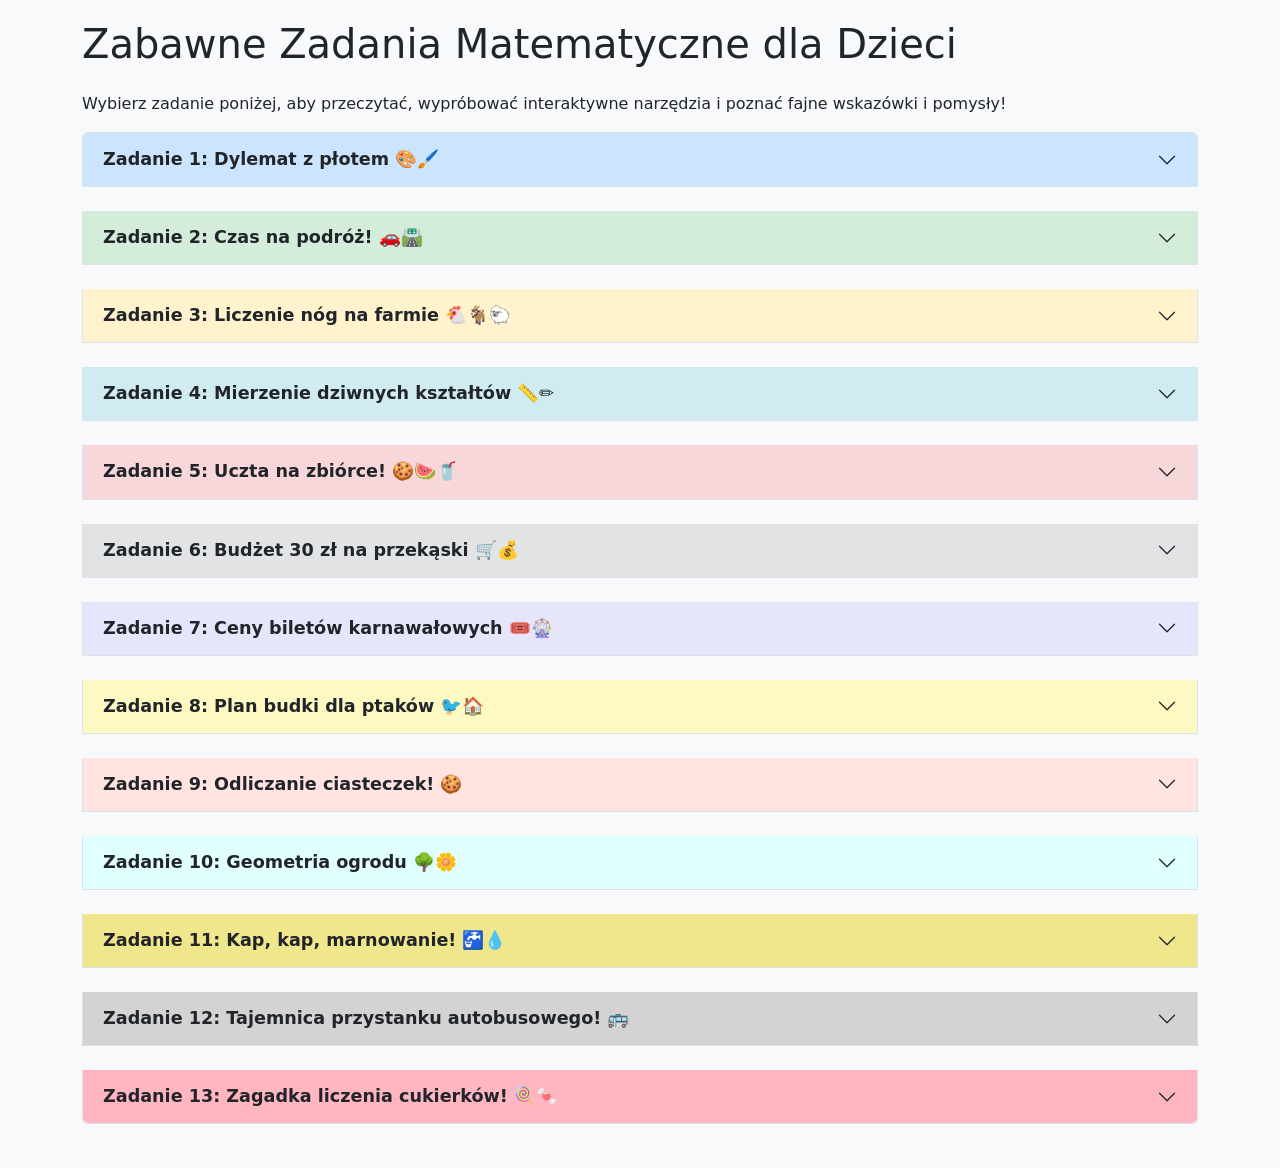
==== index.html @ bfb03506 "Popraw format tytułów zadań na polski styl - Zmieniono format tytułów z amerykańskiego (każdy wyraz " ====
<!DOCTYPE html>
<html lang="pl">
<head>
  <meta charset="UTF-8" />
  <meta name="viewport" content="width=device-width, initial-scale=1" />
  <title>Zabawne Zadania Matematyczne dla Dzieci</title>
  <!-- Using Bootstrap CSS for styling -->
  <link rel="stylesheet" href="https://cdn.jsdelivr.net/npm/bootstrap@5.3.0/dist/css/bootstrap.min.css" />
  <style>
    body {
      padding: 20px;
      background-color: #f8f9fa;
    }
    .problem-card {
      margin-bottom: 1.5rem;
    }
    .problem-title {
      font-weight: bold;
      font-size: 1.25rem;
    }
    .interactive-input {
      margin-top: 0.5rem;
    }
    .help-section {
      border: 1px solid #ced4da;
      background: #e9ecef;
      padding: 10px;
      margin-top: 10px;
      display: none;
    }
    .help-buttons {
      margin-top: 10px;
      margin-bottom: 10px;
    }
    /* Custom header styles with different colors for each problem */
    .problem-header {
      font-size: 1.1rem;
      font-weight: bold;
    }
    .problem-header-1 { background-color: #cce5ff; }   /* Painting - light blue */
    .problem-header-2 { background-color: #d4edda; }   /* Road Trip - light green */
    .problem-header-3 { background-color: #fff3cd; }   /* Farm Animals - light yellow */
    .problem-header-4 { background-color: #d1ecf1; }   /* Odd Shapes - light cyan */
    .problem-header-5 { background-color: #f8d7da; }   /* Fundraiser - light red */
    .problem-header-6 { background-color: #e2e3e5; }   /* Grocery Budget - light grey */
    .problem-header-7 { background-color: #e6e6fa; }   /* Carnival - lavender */
    .problem-header-8 { background-color: #fef9c3; }   /* Birdhouse - soft yellow */
    .problem-header-9 { background-color: #ffe4e1; }   /* Cookie Jar - misty rose */
    .problem-header-10 { background-color: #e0ffff; }  /* Garden Design - light cyan */
    .problem-header-11 { background-color: #f0e68c; }  /* Leaky Faucet - khaki */
    .problem-header-12 { background-color: #d3d3d3; }  /* School Bus - light grey */
    .problem-header-13 { background-color: #ffb6c1; }  /* Candy Jar - light pink */
  </style>
</head>
<body>
  <div class="container">
    <h1 class="mb-4">Zabawne Zadania Matematyczne dla Dzieci</h1>
    <p>Wybierz zadanie poniżej, aby przeczytać, wypróbować interaktywne narzędzia i poznać fajne wskazówki i pomysły!</p>
    
    <div class="accordion" id="problemsAccordion">
      <!-- Global Help Toggle Script -->
      <script>
        function toggleContent(id) {
          var x = document.getElementById(id);
          if (x.style.display === "none" || x.style.display === "") {
            x.style.display = "block";
          } else {
            x.style.display = "none";
          }
        }
      </script>
      
      <!-- Zadanie 1: Malowanie Płotu -->
      <div class="accordion-item problem-card">
        <h2 class="accordion-header" id="headingOne">
          <button class="accordion-button collapsed problem-header problem-header-1" type="button" data-bs-toggle="collapse" data-bs-target="#problem1" aria-expanded="false" aria-controls="problem1">
            Zadanie 1: Dylemat z płotem 🎨🖌️
          </button>
        </h2>
        <div id="problem1" class="accordion-collapse collapse" aria-labelledby="headingOne" data-bs-parent="#problemsAccordion">
          <div class="accordion-body">
            <p><strong>Treść zadania:</strong> Wyobraź sobie, że masz super długi płot o długości 32 metrów, ale nie wiesz, jaki jest wysoki! Jaką powierzchnię pomalujesz z jednej strony?</p>
            <!-- Help Buttons -->
            <div class="help-buttons">
              <button class="btn btn-info btn-sm" onclick="toggleContent('fenceTips')">Wskazówki</button>
              <button class="btn btn-secondary btn-sm" onclick="toggleContent('fenceSolutions')">Rozwiązania</button>
            </div>
            <div id="fenceTips" class="help-section">
              <p><strong>Pomyśl o tym:</strong></p>
              <ul>
                <li>Nie znasz wysokości płotu.</li>
                <li>Nadal możesz zgadnąć, wybierając jakąś wysokość.</li>
                <li>Pomyśl, ile ściany pokryjesz przy tej wysokości!</li>
              </ul>
            </div>
            <div id="fenceSolutions" class="help-section">
              <p><strong>Możliwe pomysły:</strong></p>
              <ul>
                <li>Wybierz wysokość (może 2 metry, jeśli to płot ogrodowy).</li>
                <li>Pamiętaj, pole = długość × wysokość.</li>
                <li>Możesz porównać to z instrukcją na puszce z farbą.</li>
              </ul>
            </div>
            <p><em>Wskazówka: Spróbuj zgadnąć rozsądną wysokość!</em></p>
            <div class="mb-3">
              <label for="fenceHeight" class="form-label">Zgadnij wysokość płotu (metry):</label>
              <input type="number" class="form-control interactive-input" id="fenceHeight" value="2">
            </div>
            <button class="btn btn-primary" onclick="calculateFence()">Oblicz malowaną powierzchnię</button>
            <p id="fenceResult" class="mt-2"></p>
            <script>
              function calculateFence() {
                const length = 32;
                const height = parseFloat(document.getElementById('fenceHeight').value);
                if (isNaN(height) || height <= 0) {
                  document.getElementById('fenceResult').innerText = "Proszę podać prawidłową wysokość.";
                  return;
                }
                const area = length * height;
                document.getElementById('fenceResult').innerText = `Pomalujesz około ${area.toFixed(2)} metrów kwadratowych z jednej strony!`;
              }
            </script>
          </div>
        </div>
      </div>

      <!-- Zadanie 2: Planowanie Podróży -->
      <div class="accordion-item problem-card">
        <h2 class="accordion-header" id="headingTwo">
          <button class="accordion-button collapsed problem-header problem-header-2" type="button" data-bs-toggle="collapse" data-bs-target="#problem2" aria-expanded="false" aria-controls="problem2">
            Zadanie 2: Czas na podróż! 🚗🛣️
          </button>
        </h2>
        <div id="problem2" class="accordion-collapse collapse" aria-labelledby="headingTwo" data-bs-parent="#problemsAccordion">
          <div class="accordion-body">
            <p><strong>Treść zadania:</strong> Wybierasz się w fajną podróż samochodem! Wiesz, jak daleko pojedziesz, ale nie wiesz, ile przerw na przekąski zrobisz ani jak długo będą trwały. Jak możesz zgadnąć całkowity czas podróży?</p>
            <!-- Help Buttons -->
            <div class="help-buttons">
              <button class="btn btn-info btn-sm" onclick="toggleContent('roadTips')">Wskazówki</button>
              <button class="btn btn-secondary btn-sm" onclick="toggleContent('roadSolutions')">Rozwiązania</button>
            </div>
            <div id="roadTips" class="help-section">
              <p><strong>Pomyśl o tym:</strong></p>
              <ul>
                <li>Jest wiele niewiadomych, takich jak czas postojów i zmiany prędkości.</li>
                <li>Nadal możesz zgadnąć, szacując liczby.</li>
              </ul>
            </div>
            <div id="roadSolutions" class="help-section">
              <p><strong>Możliwe pomysły:</strong></p>
              <ul>
                <li>Znajdź czas jazdy, dzieląc dystans przez średnią prędkość.</li>
                <li>Zgadnij, jak często i jak długo możesz się zatrzymać (np. co 2 godziny na 30 minut).</li>
                <li>Dodaj te czasy razem i uwzględnij trochę dodatkowego czasu na niespodzianki!</li>
              </ul>
            </div>
            <div class="mb-3">
              <label for="distance" class="form-label">Całkowity dystans (km):</label>
              <input type="number" class="form-control interactive-input" id="distance" value="300">
            </div>
            <div class="mb-3">
              <label for="avgSpeed" class="form-label">Średnia prędkość (km/h):</label>
              <input type="number" class="form-control interactive-input" id="avgSpeed" value="80">
            </div>
            <div class="mb-3">
              <label for="stopFrequency" class="form-label">Przystanek co (godziny):</label>
              <input type="number" class="form-control interactive-input" id="stopFrequency" value="2">
            </div>
            <div class="mb-3">
              <label for="stopDuration" class="form-label">Każdy przystanek trwa (minuty):</label>
              <input type="number" class="form-control interactive-input" id="stopDuration" value="30">
            </div>
            <button class="btn btn-primary" onclick="calculateRoadTrip()">Zgadnij całkowity czas podróży</button>
            <p id="roadTripResult" class="mt-2"></p>
            <script>
              function calculateRoadTrip() {
                const distance = parseFloat(document.getElementById('distance').value);
                const avgSpeed = parseFloat(document.getElementById('avgSpeed').value);
                const stopFrequency = parseFloat(document.getElementById('stopFrequency').value);
                const stopDuration = parseFloat(document.getElementById('stopDuration').value);
                if (isNaN(distance) || isNaN(avgSpeed) || avgSpeed <= 0 || isNaN(stopFrequency) || stopFrequency <= 0 || isNaN(stopDuration)) {
                  document.getElementById('roadTripResult').innerText = "Proszę podać prawidłowe liczby.";
                  return;
                }
                const drivingTime = distance / avgSpeed;
                const numStops = Math.floor(drivingTime / stopFrequency);
                const stopTime = (numStops * stopDuration) / 60;
                const totalTime = drivingTime + stopTime;
                document.getElementById('roadTripResult').innerText =
                  `Czas jazdy: ${drivingTime.toFixed(2)} godzin, z ${numStops} postojami. Całkowity czas to około ${totalTime.toFixed(2)} godzin (+ trochę ekstra na zabawne niespodzianki)!`;
              }
            </script>
          </div>
        </div>
      </div>

      <!-- Zadanie 3: Zwierzęta na Farmie -->
      <div class="accordion-item problem-card">
        <h2 class="accordion-header" id="headingThree">
          <button class="accordion-button collapsed problem-header problem-header-3" type="button" data-bs-toggle="collapse" data-bs-target="#problem3" aria-expanded="false" aria-controls="problem3">
            Zadanie 3: Liczenie nóg na farmie 🐔🐐🐑
          </button>
        </h2>
        <div id="problem3" class="accordion-collapse collapse" aria-labelledby="headingThree" data-bs-parent="#problemsAccordion">
          <div class="accordion-body">
            <p><strong>Treść zadania:</strong> Na farmie kury, kozy i owce mają łącznie 100 nóg. Czy potrafisz wymyślić jedno możliwe połączenie tych zwierząt?</p>
            <!-- Help Buttons -->
            <div class="help-buttons">
              <button class="btn btn-info btn-sm" onclick="toggleContent('farmTips')">Wskazówki</button>
              <button class="btn btn-secondary btn-sm" onclick="toggleContent('farmSolutions')">Rozwiązania</button>
            </div>
            <div id="farmTips" class="help-section">
              <p><strong>Pomyśl o tym:</strong></p>
              <ul>
                <li>Kury mają 2 nogi; kozy i owce mają 4 nogi.</li>
                <li>Jest wiele sposobów, aby zsumować do 100 nóg.</li>
              </ul>
            </div>
            <div id="farmSolutions" class="help-section">
              <p><strong>Możliwe pomysły:</strong></p>
              <ul>
                <li>Zacznij od udawania, że wszystkie zwierzęta mają 4 nogi, a następnie zamień niektóre na kury.</li>
                <li>Testuj różne liczby, aż całkowita liczba nóg wyniesie 100.</li>
              </ul>
            </div>
            <div class="mb-3">
              <label for="goats" class="form-label">Liczba kóz:</label>
              <input type="number" class="form-control interactive-input" id="goats" value="10">
            </div>
            <div class="mb-3">
              <label for="sheep" class="form-label">Liczba owiec:</label>
              <input type="number" class="form-control interactive-input" id="sheep" value="10">
            </div>
            <div class="mb-3">
              <label for="chickens" class="form-label">Liczba kur:</label>
              <input type="number" class="form-control interactive-input" id="chickens" value="10">
            </div>
            <button class="btn btn-primary" onclick="calculateLegs()">Sprawdź liczbę nóg</button>
            <p id="legResult" class="mt-2"></p>
            <script>
              function calculateLegs() {
                const goats = parseInt(document.getElementById('goats').value);
                const sheep = parseInt(document.getElementById('sheep').value);
                const chickens = parseInt(document.getElementById('chickens').value);
                if (isNaN(goats) || isNaN(sheep) || isNaN(chickens)) {
                  document.getElementById('legResult').innerText = "Proszę podać prawidłowe liczby.";
                  return;
                }
                const totalLegs = goats * 4 + sheep * 4 + chickens * 2;
                let message = `Łącznie nóg: ${totalLegs}. `;
                message += (totalLegs === 100) ? "Wspaniale! To działa!" : "Hmm... To nie daje 100 nóg.";
                document.getElementById('legResult').innerText = message;
              }
            </script>
          </div>
        </div>
      </div>

      <!-- Zadanie 4: Dziwny Kształt -->
      <div class="accordion-item problem-card">
        <h2 class="accordion-header" id="headingFour">
          <button class="accordion-button collapsed problem-header problem-header-4" type="button" data-bs-toggle="collapse" data-bs-target="#problem4" aria-expanded="false" aria-controls="problem4">
            Zadanie 4: Mierzenie dziwnych kształtów 📏✏️
          </button>
        </h2>
        <div id="problem4" class="accordion-collapse collapse" aria-labelledby="headingFour" data-bs-parent="#problemsAccordion">
          <div class="accordion-body">
            <p><strong>Treść zadania:</strong> Masz pokój lub podwórko o dziwnym kształcie, które nie jest idealnym prostokątem. Jak możesz znaleźć jego powierzchnię?</p>
            <!-- Help Buttons -->
            <div class="help-buttons">
              <button class="btn btn-info btn-sm" onclick="toggleContent('oddTips')">Wskazówki</button>
              <button class="btn btn-secondary btn-sm" onclick="toggleContent('oddSolutions')">Rozwiązania</button>
            </div>
            <div id="oddTips" class="help-section">
              <p><strong>Pomyśl o tym:</strong></p>
              <ul>
                <li>Nie ma jednego prostego wzoru na dziwne kształty.</li>
                <li>Możesz podzielić kształt na mniejsze, łatwe do zmierzenia części.</li>
              </ul>
            </div>
            <div id="oddSolutions" class="help-section">
              <p><strong>Możliwe pomysły:</strong></p>
              <ul>
                <li>Podziel przestrzeń na prostokąty i trójkąty, a następnie dodaj ich powierzchnie.</li>
                <li>Użyj siatki (jak papier milimetrowy) do liczenia kwadratów.</li>
                <li>Użyj najmniejszego prostokąta, który może pokryć obszar (ramka ograniczająca) do przybliżonego oszacowania.</li>
              </ul>
            </div>
            <p>Spróbuj narysować swoją przestrzeń na papierze i podzielić ją na proste kształty!</p>
          </div>
        </div>
      </div>

      <!-- Zadanie 5: Stolik ze Smakołykami -->
      <div class="accordion-item problem-card">
        <h2 class="accordion-header" id="headingFive">
          <button class="accordion-button collapsed problem-header problem-header-5" type="button" data-bs-toggle="collapse" data-bs-target="#problem5" aria-expanded="false" aria-controls="problem5">
            Zadanie 5: Uczta na zbiórce! 🍪🍉🥤
          </button>
        </h2>
        <div id="problem5" class="accordion-collapse collapse" aria-labelledby="headingFive" data-bs-parent="#problemsAccordion">
          <div class="accordion-body">
            <p><strong>Treść zadania:</strong> Ustawiasz stolik z ciasteczkami, kubkami z owocami i lemoniadą. Czy potrafisz wymyślić dwa lub więcej sposobów, aby je ułożyć tak, żeby wszyscy mogli szybko wziąć smakołyk?</p>
            <!-- Help Buttons -->
            <div class="help-buttons">
              <button class="btn btn-info btn-sm" onclick="toggleContent('fundTips')">Wskazówki</button>
              <button class="btn btn-secondary btn-sm" onclick="toggleContent('fundSolutions')">Rozwiązania</button>
            </div>
            <div id="fundTips" class="help-section">
              <p><strong>Pomyśl o tym:</strong></p>
              <ul>
                <li>Pomyśl o tym, jak dzieci ustawiają się w kolejce i biorą przekąski.</li>
                <li>Jest wiele dobrych sposobów - nie ma jednej najlepszej odpowiedzi!</li>
              </ul>
            </div>
            <div id="fundSolutions" class="help-section">
              <p><strong>Możliwe pomysły:</strong></p>
              <ul>
                <li>Stwórz oddzielne stanowiska z przekąskami, aby dzieci nie tłoczyły się w jednym miejscu.</li>
                <li>Ułóż smakołyki w linii, aby wszyscy szli po kolei.</li>
              </ul>
            </div>
            <p>Wyobraź sobie, że rysujesz swój stolik ze smakołykami!</p>
          </div>
        </div>
      </div>

      <!-- Zadanie 6: Budżet na Zakupy -->
      <div class="accordion-item problem-card">
        <h2 class="accordion-header" id="headingSix">
          <button class="accordion-button collapsed problem-header problem-header-6" type="button" data-bs-toggle="collapse" data-bs-target="#problem6" aria-expanded="false" aria-controls="problem6">
            Zadanie 6: Budżet 30 zł na przekąski 🛒💰
          </button>
        </h2>
        <div id="problem6" class="accordion-collapse collapse" aria-labelledby="headingSix" data-bs-parent="#problemsAccordion">
          <div class="accordion-body">
            <p><strong>Treść zadania:</strong> Twoja klasa ma 30 zł do wydania na przekąski i napoje na imprezę. Ceny są następujące: Chipsy 3 zł, Napój gazowany 2 zł, Ciasteczka 4 zł i Woda 1 zł. Nie wiesz, ilu przyjaciół przyjdzie ani co lubią najbardziej. Co powinieneś kupić?</p>
            <!-- Help Buttons -->
            <div class="help-buttons">
              <button class="btn btn-info btn-sm" onclick="toggleContent('groceryTips')">Wskazówki</button>
              <button class="btn btn-secondary btn-sm" onclick="toggleContent('grocerySolutions')">Rozwiązania</button>
            </div>
            <div id="groceryTips" class="help-section">
              <p><strong>Pomyśl o tym:</strong></p>
              <ul>
                <li>Nie wszyscy będą chcieli tej samej przekąski.</li>
                <li>Potrzebujesz mieszanki pysznych smakołyków bez wydawania zbyt dużo.</li>
              </ul>
            </div>
            <div id="grocerySolutions" class="help-section">
              <p><strong>Możliwe pomysły:</strong></p>
              <ul>
                <li>Kup więcej przekąsek, które kosztują mniej, takich jak woda i chipsy.</li>
                <li>Zaplanuj mieszankę i bądź gotowy do dostosowania, jeśli przyjdzie więcej przyjaciół.</li>
              </ul>
            </div>
            <p>Pomyśl o tym, co lubią twoi przyjaciele i jak możesz podzielić się przekąskami!</p>
          </div>
        </div>
      </div>

      <!-- Zadanie 7: Bilety na Karnawałową Grę -->
      <div class="accordion-item problem-card">
        <h2 class="accordion-header" id="headingSeven">
          <button class="accordion-button collapsed problem-header problem-header-7" type="button" data-bs-toggle="collapse" data-bs-target="#problem7" aria-expanded="false" aria-controls="problem7">
            Zadanie 7: Ceny biletów karnawałowych 🎟️🎡
          </button>
        </h2>
        <div id="problem7" class="accordion-collapse collapse" aria-labelledby="headingSeven" data-bs-parent="#problemsAccordion">
          <div class="accordion-body">
            <p><strong>Treść zadania:</strong> Tworzysz zabawną karnawałową grę z małymi zabawkowymi nagrodami. Ile biletów powinna kosztować gra, aby nie zabrakło ci zabawek ani nie zostało ich zbyt wiele, mimo że nie wiesz, ile dzieci będzie grało?</p>
            <!-- Help Buttons -->
            <div class="help-buttons">
              <button class="btn btn-info btn-sm" onclick="toggleContent('carnivalTips')">Wskazówki</button>
              <button class="btn btn-secondary btn-sm" onclick="toggleContent('carnivalSolutions')">Rozwiązania</button>
            </div>
            <div id="carnivalTips" class="help-section">
              <p><strong>Pomyśl o tym:</strong></p>
              <ul>
                <li>Znajdź równowagę, aby mieć dokładnie odpowiednią liczbę nagród.</li>
                <li>Pamiętaj, że nie wiesz dokładnie, ile dzieci będzie grało.</li>
              </ul>
            </div>
            <div id="carnivalSolutions" class="help-section">
              <p><strong>Możliwe pomysły:</strong></p>
              <ul>
                <li>Pomyśl o wartości każdej zabawki i o tym, jak trudna jest gra.</li>
                <li>Zacznij od umiarkowanej liczby biletów na grę (np. 2 lub 3) i dostosuj później, jeśli to konieczne.</li>
              </ul>
            </div>
            <p>Zaplanuj swoją grę jak mini biznes - wszystko jest kwestią równowagi!</p>
          </div>
        </div>
      </div>

      <!-- Zadanie 8: Drewno na Budkę dla Ptaków -->
      <div class="accordion-item problem-card">
        <h2 class="accordion-header" id="headingEight">
          <button class="accordion-button collapsed problem-header problem-header-8" type="button" data-bs-toggle="collapse" data-bs-target="#problem8" aria-expanded="false" aria-controls="problem8">
            Zadanie 8: Plan budki dla ptaków 🐦🏠
          </button>
        </h2>
        <div id="problem8" class="accordion-collapse collapse" aria-labelledby="headingEight" data-bs-parent="#problemsAccordion">
          <div class="accordion-body">
            <p><strong>Treść zadania:</strong> Masz zdjęcie budki dla ptaków, które pokazuje jej wysokość i szerokość. Jak ustalić, jak długo ciąć każdy kawałek drewna, aby ją zbudować?</p>
            <!-- Help Buttons -->
            <div class="help-buttons">
              <button class="btn btn-info btn-sm" onclick="toggleContent('birdhouseTips')">Wskazówki</button>
              <button class="btn btn-secondary btn-sm" onclick="toggleContent('birdhouseSolutions')">Rozwiązania</button>
            </div>
            <div id="birdhouseTips" class="help-section">
              <p><strong>Pomyśl o tym:</strong></p>
              <ul>
                <li>Wyobraź sobie, jak płaskie kawałki zamieniają się w trójwymiarową budkę dla ptaków.</li>
                <li>Zdjęcie daje wskazówki, ale nie wszystkie szczegóły.</li>
              </ul>
            </div>
            <div id="birdhouseSolutions" class="help-section">
              <p><strong>Możliwe pomysły:</strong></p>
              <ul>
                <li>Podziel budkę dla ptaków na proste kształty, takie jak prostokąty i trójkąty.</li>
                <li>Użyj wymiarów ze zdjęcia jako przewodnika, aby przeciąć drewno z niewielkim zapasem, a następnie przytnij do dopasowania.</li>
              </ul>
            </div>
            <p>Pomyśl o tym jako o zabawnej układance, w której budujesz dom dla ptaków!</p>
          </div>
        </div>
      </div>

      <!-- Zadanie 9: Słoik z Ciasteczkami -->
      <div class="accordion-item problem-card">
        <h2 class="accordion-header" id="headingNine">
          <button class="accordion-button collapsed problem-header problem-header-9" type="button" data-bs-toggle="collapse" data-bs-target="#problem9" aria-expanded="false" aria-controls="problem9">
            Zadanie 9: Odliczanie ciasteczek! 🍪
          </button>
        </h2>
        <div id="problem9" class="accordion-collapse collapse" aria-labelledby="headingNine" data-bs-parent="#problemsAccordion">
          <div class="accordion-body">
            <p><strong>Treść zadania:</strong> Masz 24 ciasteczka w słoiku. Jest dwa razy więcej ciasteczek z kawałkami czekolady niż ciasteczek owsianych z rodzynkami. Ile jest ciasteczek każdego rodzaju?</p>
            <!-- Help Buttons -->
            <div class="help-buttons">
              <button class="btn btn-info btn-sm" onclick="toggleContent('cookieTips')">Wskazówki</button>
              <button class="btn btn-secondary btn-sm" onclick="toggleContent('cookieSolutions')">Rozwiązania</button>
            </div>
            <div id="cookieTips" class="help-section">
              <p><strong>Pomyśl o tym:</strong></p>
              <ul>
                <li>Na każde 1 ciasteczko owsiane z rodzynkami przypada 2 ciasteczka z kawałkami czekolady.</li>
                <li>To daje ci wyraźny stosunek do pracy.</li>
              </ul>
            </div>
            <div id="cookieSolutions" class="help-section">
              <p><strong>Możliwe pomysły:</strong></p>
              <ul>
                <li>Podziel 24 przez 3 (ponieważ 1 + 2 = 3 części), aby znaleźć jednostkę bazową.</li>
                <li>Następnie 1 część to ciasteczka owsiane z rodzynkami, a 2 części to ciasteczka z kawałkami czekolady.</li>
              </ul>
            </div>
            <button class="btn btn-primary" onclick="calculateCookies()">Rozwiąż zagadkę ciasteczkową</button>
            <p id="cookieResult" class="mt-2"></p>
            <script>
              function calculateCookies() {
                const totalCookies = 24;
                const part = totalCookies / 3;
                const oatmeal = part;
                const chocolateChip = 2 * part;
                document.getElementById('cookieResult').innerText =
                  `Owsiane z rodzynkami: ${oatmeal} ciasteczek, Z kawałkami czekolady: ${chocolateChip} ciasteczek.`;
              }
            </script>
          </div>
        </div>
      </div>

      <!-- Zadanie 10: Projekt Ogrodu -->
      <div class="accordion-item problem-card">
        <h2 class="accordion-header" id="headingTen">
          <button class="accordion-button collapsed problem-header problem-header-10" type="button" data-bs-toggle="collapse" data-bs-target="#problem10" aria-expanded="false" aria-controls="problem10">
            Zadanie 10: Geometria ogrodu 🌳🌼
          </button>
        </h2>
        <div id="problem10" class="accordion-collapse collapse" aria-labelledby="headingTen" data-bs-parent="#problemsAccordion">
          <div class="accordion-body">
            <p><strong>Treść zadania:</strong> Masz prostokątny ogród z okrągłym kwietnikiem w jednym rogu. Jak ustalić, ile miejsca zostało na sadzenie warzyw?</p>
            <!-- Help Buttons -->
            <div class="help-buttons">
              <button class="btn btn-info btn-sm" onclick="toggleContent('gardenTips')">Wskazówki</button>
              <button class="btn btn-secondary btn-sm" onclick="toggleContent('gardenSolutions')">Rozwiązania</button>
            </div>
            <div id="gardenTips" class="help-section">
              <p><strong>Pomyśl o tym:</strong></p>
              <ul>
                <li>Musisz dodawać i odejmować powierzchnie.</li>
                <li>Znajdź powierzchnię całego ogrodu, a następnie odejmij powierzchnię kwietnika.</li>
              </ul>
            </div>
            <div id="gardenSolutions" class="help-section">
              <p><strong>Możliwe pomysły:</strong></p>
              <ul>
                <li>Oblicz powierzchnię prostokąta (długość × szerokość).</li>
                <li>Jeśli kwietnik to ćwiartka koła, oblicz ¼ × π × r² i odejmij to.</li>
              </ul>
            </div>
            <div class="mb-3">
              <label for="gardenLength" class="form-label">Długość ogrodu (m):</label>
              <input type="number" class="form-control interactive-input" id="gardenLength" value="10">
            </div>
            <div class="mb-3">
              <label for="gardenWidth" class="form-label">Szerokość ogrodu (m):</label>
              <input type="number" class="form-control interactive-input" id="gardenWidth" value="5">
            </div>
            <div class="mb-3">
              <label for="flowerRadius" class="form-label">Promień kwietnika (m):</label>
              <input type="number" class="form-control interactive-input" id="flowerRadius" value="2">
            </div>
            <button class="btn btn-primary" onclick="calculateGarden()">Znajdź miejsce na warzywa</button>
            <p id="gardenResult" class="mt-2"></p>
            <script>
              function calculateGarden() {
                const length = parseFloat(document.getElementById('gardenLength').value);
                const width = parseFloat(document.getElementById('gardenWidth').value);
                const r = parseFloat(document.getElementById('flowerRadius').value);
                if (isNaN(length) || isNaN(width) || isNaN(r) || length <= 0 || width <= 0 || r <= 0) {
                  document.getElementById('gardenResult').innerText = "Proszę podać prawidłowe liczby dodatnie.";
                  return;
                }
                const totalArea = length * width;
                const flowerArea = (Math.PI * r * r) / 4;
                const vegArea = totalArea - flowerArea;
                document.getElementById('gardenResult').innerText =
                  `Cały ogród ma ${totalArea.toFixed(2)} m², kwietnik ma ${flowerArea.toFixed(2)} m², więc zostaje ${vegArea.toFixed(2)} m² na warzywa!`;
              }
            </script>
          </div>
        </div>
      </div>

      <!-- Zadanie 11: Cieknący Kran -->
      <div class="accordion-item problem-card">
        <h2 class="accordion-header" id="headingEleven">
          <button class="accordion-button collapsed problem-header problem-header-11" type="button" data-bs-toggle="collapse" data-bs-target="#problem11" aria-expanded="false" aria-controls="problem11">
            Zadanie 11: Kap, kap, marnowanie! 🚰💧
          </button>
        </h2>
        <div id="problem11" class="accordion-collapse collapse" aria-labelledby="headingEleven" data-bs-parent="#problemsAccordion">
          <div class="accordion-body">
            <p><strong>Treść zadania:</strong> Cieknący kran kapie wodą przez cały dzień. Jak możesz ustalić, ile wody jest marnowane w ciągu jednego dnia bez żadnych wymyślnych narzędzi?</p>
            <!-- Help Buttons -->
            <div class="help-buttons">
              <button class="btn btn-info btn-sm" onclick="toggleContent('faucetTips')">Wskazówki</button>
              <button class="btn btn-secondary btn-sm" onclick="toggleContent('faucetSolutions')">Rozwiązania</button>
            </div>
            <div id="faucetTips" class="help-section">
              <p><strong>Pomyśl o tym:</strong></p>
              <ul>
                <li>Użyj kubka, aby złapać krople i zegara, aby zobaczyć, jak szybko się napełnia.</li>
                <li>Następnie zgadnij, ile kropli pojawi się w ciągu całego dnia.</li>
              </ul>
            </div>
            <div id="faucetSolutions" class="help-section">
              <p><strong>Możliwe pomysły:</strong></p>
              <ul>
                <li>Zmierz, ile czasu zajmuje zebranie 100 ml wody.</li>
                <li>Oblicz tempo kapania i pomnóż je przez liczbę sekund w ciągu dnia.</li>
              </ul>
            </div>
            <div class="mb-3">
              <label for="dripTime" class="form-label">Czas na zebranie 100 ml (sekundy):</label>
              <input type="number" class="form-control interactive-input" id="dripTime" value="100">
            </div>
            <button class="btn btn-primary" onclick="calculateFaucet()">Oszacuj dzienne marnowanie wody</button>
            <p id="faucetResult" class="mt-2"></p>
            <script>
              function calculateFaucet() {
                const dripTime = parseFloat(document.getElementById('dripTime').value);
                if (isNaN(dripTime) || dripTime <= 0) {
                  document.getElementById('faucetResult').innerText = "Proszę podać prawidłowy czas.";
                  return;
                }
                const rate = 100 / dripTime;
                const dailyVolume = rate * 60 * 60 * 24;
                document.getElementById('faucetResult').innerText =
                  `Około ${dailyVolume.toFixed(0)} ml wody jest marnowane każdego dnia!`;
              }
            </script>
          </div>
        </div>
      </div>

      <!-- Zadanie 12: Zagadka Szkolnego Autobusu -->
      <div class="accordion-item problem-card">
        <h2 class="accordion-header" id="headingTwelve">
          <button class="accordion-button collapsed problem-header problem-header-12" type="button" data-bs-toggle="collapse" data-bs-target="#problem12" aria-expanded="false" aria-controls="problem12">
            Zadanie 12: Tajemnica przystanku autobusowego! 🚌
          </button>
        </h2>
        <div id="problem12" class="accordion-collapse collapse" aria-labelledby="headingTwelve" data-bs-parent="#problemsAccordion">
          <div class="accordion-body">
            <p><strong>Treść zadania:</strong> Są 3 autobusy szkolne o różnych rozmiarach i wszystkie są pełne. Jeśli znasz całkowitą liczbę uczniów, czy możesz zgadnąć, ilu uczniów mieści każdy autobus?</p>
            <!-- Help Buttons -->
            <div class="help-buttons">
              <button class="btn btn-info btn-sm" onclick="toggleContent('busTips')">Wskazówki</button>
              <button class="btn btn-secondary btn-sm" onclick="toggleContent('busSolutions')">Rozwiązania</button>
            </div>
            <div id="busTips" class="help-section">
              <p><strong>Pomyśl o tym:</strong></p>
              <ul>
                <li>Jest wiele odpowiedzi, ponieważ problem nie podaje wszystkich szczegółów.</li>
                <li>Pomyśl o typowych rozmiarach autobusów (może od 30 do 70 dzieci na autobus).</li>
              </ul>
            </div>
            <div id="busSolutions" class="help-section">
              <p><strong>Możliwe pomysły:</strong></p>
              <ul>
                <li>Zgadnij kilka liczb dla każdego autobusu, które zsumują się do całkowitej liczby uczniów.</li>
                <li>Wypróbuj kilka różnych kombinacji, aby zobaczyć, które działają.</li>
              </ul>
            </div>
            <p>Użyj swojego najlepszego domysłu i baw się dobrze!</p>
          </div>
        </div>
      </div>

      <!-- Zadanie 13: Wyzwanie Słoika z Cukierkami -->
      <div class="accordion-item problem-card">
        <h2 class="accordion-header" id="headingThirteen">
          <button class="accordion-button collapsed problem-header problem-header-13" type="button" data-bs-toggle="collapse" data-bs-target="#problem13" aria-expanded="false" aria-controls="problem13">
            Zadanie 13: Zagadka liczenia cukierków! 🍭🍬
          </button>
        </h2>
        <div id="problem13" class="accordion-collapse collapse" aria-labelledby="headingThirteen" data-bs-parent="#problemsAccordion">
          <div class="accordion-body">
            <p><strong>Treść zadania:</strong> W słoiku jest 50 cukierków (lizaki, czekoladki, żelki), ale nie możesz ich liczyć pojedynczo. Jak możesz zgadnąć, ile może być każdego rodzaju?</p>
            <!-- Help Buttons -->
            <div class="help-buttons">
              <button class="btn btn-info btn-sm" onclick="toggleContent('candyTips')">Wskazówki</button>
              <button class="btn btn-secondary btn-sm" onclick="toggleContent('candySolutions')">Rozwiązania</button>
            </div>
            <div id="candyTips" class="help-section">
              <p><strong>Pomyśl o tym:</strong></p>
              <ul>
                <li>Nie możesz policzyć każdego cukierka, więc musisz oszacować.</li>
                <li>Spójrz na to, co widzisz: których cukierków wygląda na to, że jest więcej lub mniej?</li>
              </ul>
            </div>
            <div id="candySolutions" class="help-section">
              <p><strong>Możliwe pomysły:</strong></p>
              <ul>
                <li>Oszacuj procent słoika, który wypełnia każdy rodzaj cukierka.</li>
                <li>Jeśli znasz wagi, możesz porównać, aby uzyskać lepsze oszacowanie.</li>
              </ul>
            </div>
            <p>Pomyśl o tym jak o grze w zgadywanie z twoimi ulubionymi słodyczami!</p>
          </div>
        </div>
      </div>
      
    </div>
  </div>

  <!-- Bootstrap JS Bundle -->
  <script src="https://cdn.jsdelivr.net/npm/bootstrap@5.3.0/dist/js/bootstrap.bundle.min.js"></script>
</body>
</html>
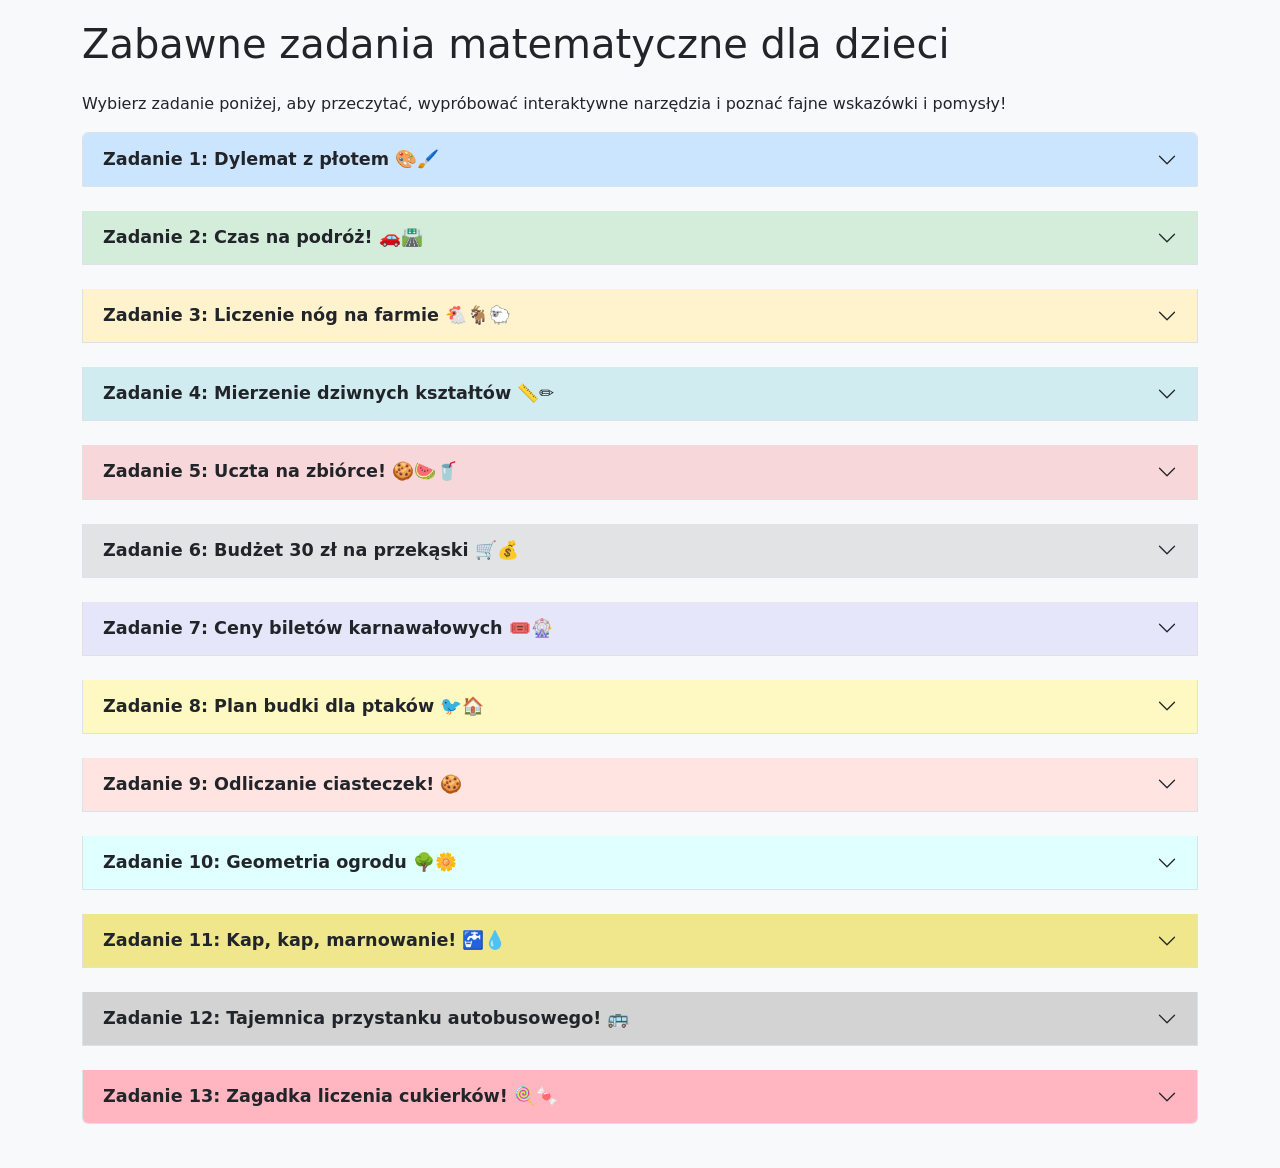
==== commit 8558cccb: "Popraw format tytułu strony na polski styl - Zmieniono tytuł strony (tag <title>) i nagłówek H1 z am" ====
--- a/index.html
+++ b/index.html
@@ -3,7 +3,7 @@
 <head>
   <meta charset="UTF-8" />
   <meta name="viewport" content="width=device-width, initial-scale=1" />
-  <title>Zabawne Zadania Matematyczne dla Dzieci</title>
+  <title>Zabawne zadania matematyczne dla dzieci</title>
   <!-- Using Bootstrap CSS for styling -->
   <link rel="stylesheet" href="https://cdn.jsdelivr.net/npm/bootstrap@5.3.0/dist/css/bootstrap.min.css" />
   <style>
@@ -54,7 +54,7 @@
 </head>
 <body>
   <div class="container">
-    <h1 class="mb-4">Zabawne Zadania Matematyczne dla Dzieci</h1>
+    <h1 class="mb-4">Zabawne zadania matematyczne dla dzieci</h1>
     <p>Wybierz zadanie poniżej, aby przeczytać, wypróbować interaktywne narzędzia i poznać fajne wskazówki i pomysły!</p>
     
     <div class="accordion" id="problemsAccordion">
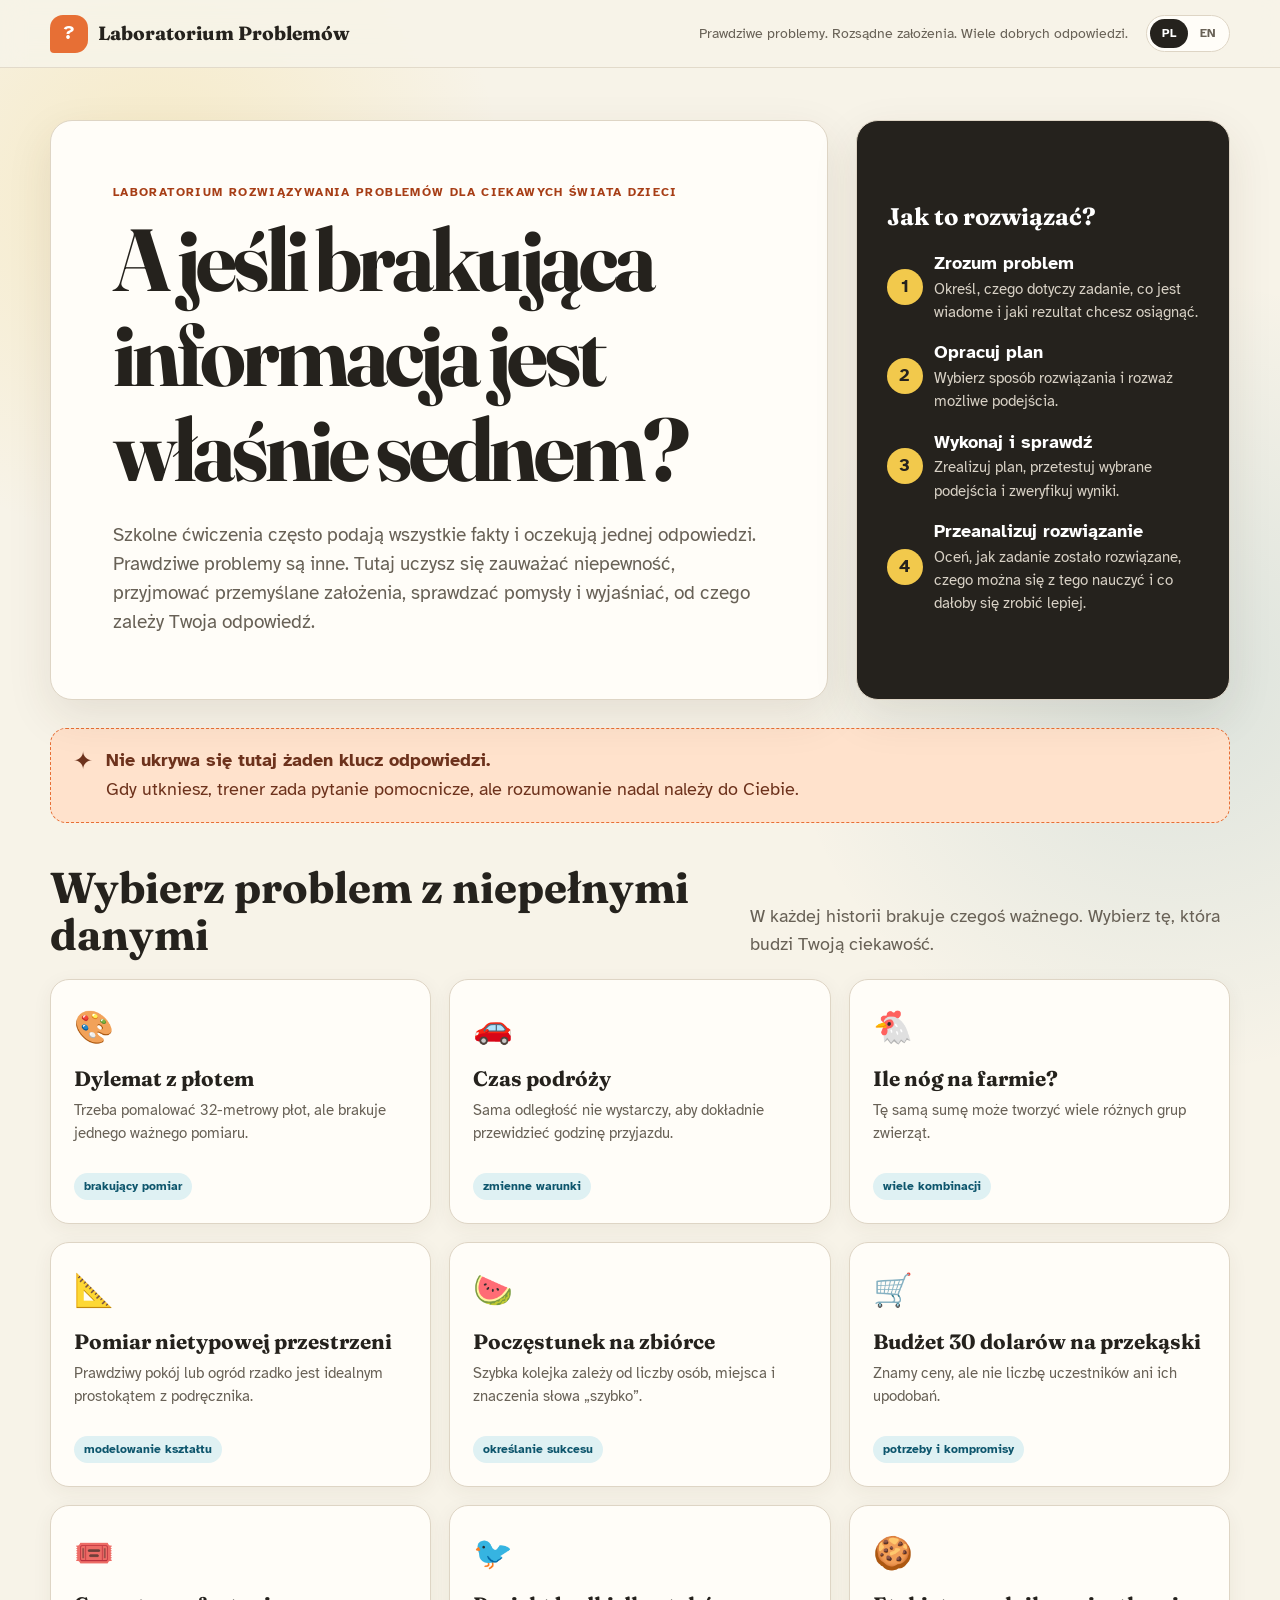
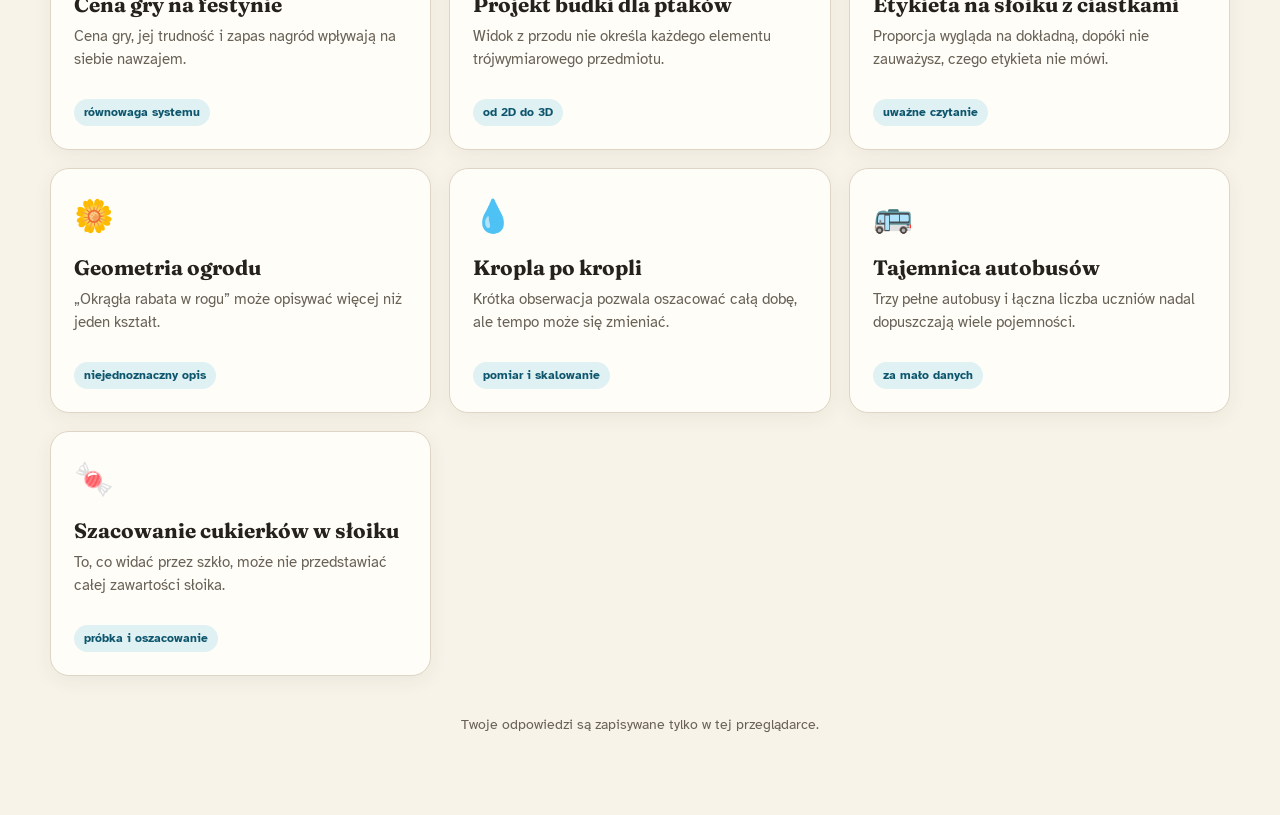
==== commit 17f17970: "feat: teach open-ended problems with Polya method" ====
--- a/index.html
+++ b/index.html
@@ -1,664 +1,34 @@
-<!DOCTYPE html>
+<!doctype html>
 <html lang="pl">
 <head>
-  <meta charset="UTF-8" />
-  <meta name="viewport" content="width=device-width, initial-scale=1" />
-  <title>Zabawne zadania matematyczne dla dzieci</title>
-  <!-- Using Bootstrap CSS for styling -->
-  <link rel="stylesheet" href="https://cdn.jsdelivr.net/npm/bootstrap@5.3.0/dist/css/bootstrap.min.css" />
-  <style>
-    body {
-      padding: 20px;
-      background-color: #f8f9fa;
-    }
-    .problem-card {
-      margin-bottom: 1.5rem;
-    }
-    .problem-title {
-      font-weight: bold;
-      font-size: 1.25rem;
-    }
-    .interactive-input {
-      margin-top: 0.5rem;
-    }
-    .help-section {
-      border: 1px solid #ced4da;
-      background: #e9ecef;
-      padding: 10px;
-      margin-top: 10px;
-      display: none;
-    }
-    .help-buttons {
-      margin-top: 10px;
-      margin-bottom: 10px;
-    }
-    /* Custom header styles with different colors for each problem */
-    .problem-header {
-      font-size: 1.1rem;
-      font-weight: bold;
-    }
-    .problem-header-1 { background-color: #cce5ff; }   /* Painting - light blue */
-    .problem-header-2 { background-color: #d4edda; }   /* Road Trip - light green */
-    .problem-header-3 { background-color: #fff3cd; }   /* Farm Animals - light yellow */
-    .problem-header-4 { background-color: #d1ecf1; }   /* Odd Shapes - light cyan */
-    .problem-header-5 { background-color: #f8d7da; }   /* Fundraiser - light red */
-    .problem-header-6 { background-color: #e2e3e5; }   /* Grocery Budget - light grey */
-    .problem-header-7 { background-color: #e6e6fa; }   /* Carnival - lavender */
-    .problem-header-8 { background-color: #fef9c3; }   /* Birdhouse - soft yellow */
-    .problem-header-9 { background-color: #ffe4e1; }   /* Cookie Jar - misty rose */
-    .problem-header-10 { background-color: #e0ffff; }  /* Garden Design - light cyan */
-    .problem-header-11 { background-color: #f0e68c; }  /* Leaky Faucet - khaki */
-    .problem-header-12 { background-color: #d3d3d3; }  /* School Bus - light grey */
-    .problem-header-13 { background-color: #ffb6c1; }  /* Candy Jar - light pink */
-  </style>
+  <meta charset="utf-8">
+  <meta name="viewport" content="width=device-width, initial-scale=1">
+  <meta name="description" content="Interaktywne laboratorium rozwiązywania problemów metodą Pólyi dla ciekawych świata dzieci.">
+  <title>Laboratorium Problemów — Myśl jak Pólya</title>
+  <link rel="icon" href="favicon.svg" type="image/svg+xml">
+  <link rel="stylesheet" href="styles.css">
 </head>
 <body>
-  <div class="container">
-    <h1 class="mb-4">Zabawne zadania matematyczne dla dzieci</h1>
-    <p>Wybierz zadanie poniżej, aby przeczytać, wypróbować interaktywne narzędzia i poznać fajne wskazówki i pomysły!</p>
-    
-    <div class="accordion" id="problemsAccordion">
-      <!-- Global Help Toggle Script -->
-      <script>
-        function toggleContent(id) {
-          var x = document.getElementById(id);
-          if (x.style.display === "none" || x.style.display === "") {
-            x.style.display = "block";
-          } else {
-            x.style.display = "none";
-          }
-        }
-      </script>
-      
-      <!-- Zadanie 1: Malowanie Płotu -->
-      <div class="accordion-item problem-card">
-        <h2 class="accordion-header" id="headingOne">
-          <button class="accordion-button collapsed problem-header problem-header-1" type="button" data-bs-toggle="collapse" data-bs-target="#problem1" aria-expanded="false" aria-controls="problem1">
-            Zadanie 1: Dylemat z płotem 🎨🖌️
-          </button>
-        </h2>
-        <div id="problem1" class="accordion-collapse collapse" aria-labelledby="headingOne" data-bs-parent="#problemsAccordion">
-          <div class="accordion-body">
-            <p><strong>Treść zadania:</strong> Wyobraź sobie, że masz super długi płot o długości 32 metrów, ale nie wiesz, jaki jest wysoki! Jaką powierzchnię pomalujesz z jednej strony?</p>
-            <!-- Help Buttons -->
-            <div class="help-buttons">
-              <button class="btn btn-info btn-sm" onclick="toggleContent('fenceTips')">Wskazówki</button>
-              <button class="btn btn-secondary btn-sm" onclick="toggleContent('fenceSolutions')">Rozwiązania</button>
-            </div>
-            <div id="fenceTips" class="help-section">
-              <p><strong>Pomyśl o tym:</strong></p>
-              <ul>
-                <li>Nie znasz wysokości płotu.</li>
-                <li>Nadal możesz zgadnąć, wybierając jakąś wysokość.</li>
-                <li>Pomyśl, ile ściany pokryjesz przy tej wysokości!</li>
-              </ul>
-            </div>
-            <div id="fenceSolutions" class="help-section">
-              <p><strong>Możliwe pomysły:</strong></p>
-              <ul>
-                <li>Wybierz wysokość (może 2 metry, jeśli to płot ogrodowy).</li>
-                <li>Pamiętaj, pole = długość × wysokość.</li>
-                <li>Możesz porównać to z instrukcją na puszce z farbą.</li>
-              </ul>
-            </div>
-            <p><em>Wskazówka: Spróbuj zgadnąć rozsądną wysokość!</em></p>
-            <div class="mb-3">
-              <label for="fenceHeight" class="form-label">Zgadnij wysokość płotu (metry):</label>
-              <input type="number" class="form-control interactive-input" id="fenceHeight" value="2">
-            </div>
-            <button class="btn btn-primary" onclick="calculateFence()">Oblicz malowaną powierzchnię</button>
-            <p id="fenceResult" class="mt-2"></p>
-            <script>
-              function calculateFence() {
-                const length = 32;
-                const height = parseFloat(document.getElementById('fenceHeight').value);
-                if (isNaN(height) || height <= 0) {
-                  document.getElementById('fenceResult').innerText = "Proszę podać prawidłową wysokość.";
-                  return;
-                }
-                const area = length * height;
-                document.getElementById('fenceResult').innerText = `Pomalujesz około ${area.toFixed(2)} metrów kwadratowych z jednej strony!`;
-              }
-            </script>
-          </div>
-        </div>
+  <header class="site-header">
+    <a class="brand" href="#" id="homeLink" aria-label="Strona główna Laboratorium Problemów">
+      <span class="brand-mark" aria-hidden="true">?</span>
+      <span id="brandName">Laboratorium Problemów</span>
+    </a>
+    <div class="header-actions">
+      <p class="header-note" id="headerNote">Prawdziwe problemy. Rozsądne założenia. Wiele dobrych odpowiedzi.</p>
+      <div class="language-switch" role="group" aria-label="Wybór języka" id="languageSwitch">
+        <button type="button" data-language="pl" aria-pressed="true">PL</button>
+        <button type="button" data-language="en" aria-pressed="false">EN</button>
       </div>
+    </div>
+  </header>
 
-      <!-- Zadanie 2: Planowanie Podróży -->
-      <div class="accordion-item problem-card">
-        <h2 class="accordion-header" id="headingTwo">
-          <button class="accordion-button collapsed problem-header problem-header-2" type="button" data-bs-toggle="collapse" data-bs-target="#problem2" aria-expanded="false" aria-controls="problem2">
-            Zadanie 2: Czas na podróż! 🚗🛣️
-          </button>
-        </h2>
-        <div id="problem2" class="accordion-collapse collapse" aria-labelledby="headingTwo" data-bs-parent="#problemsAccordion">
-          <div class="accordion-body">
-            <p><strong>Treść zadania:</strong> Wybierasz się w fajną podróż samochodem! Wiesz, jak daleko pojedziesz, ale nie wiesz, ile przerw na przekąski zrobisz ani jak długo będą trwały. Jak możesz zgadnąć całkowity czas podróży?</p>
-            <!-- Help Buttons -->
-            <div class="help-buttons">
-              <button class="btn btn-info btn-sm" onclick="toggleContent('roadTips')">Wskazówki</button>
-              <button class="btn btn-secondary btn-sm" onclick="toggleContent('roadSolutions')">Rozwiązania</button>
-            </div>
-            <div id="roadTips" class="help-section">
-              <p><strong>Pomyśl o tym:</strong></p>
-              <ul>
-                <li>Jest wiele niewiadomych, takich jak czas postojów i zmiany prędkości.</li>
-                <li>Nadal możesz zgadnąć, szacując liczby.</li>
-              </ul>
-            </div>
-            <div id="roadSolutions" class="help-section">
-              <p><strong>Możliwe pomysły:</strong></p>
-              <ul>
-                <li>Znajdź czas jazdy, dzieląc dystans przez średnią prędkość.</li>
-                <li>Zgadnij, jak często i jak długo możesz się zatrzymać (np. co 2 godziny na 30 minut).</li>
-                <li>Dodaj te czasy razem i uwzględnij trochę dodatkowego czasu na niespodzianki!</li>
-              </ul>
-            </div>
-            <div class="mb-3">
-              <label for="distance" class="form-label">Całkowity dystans (km):</label>
-              <input type="number" class="form-control interactive-input" id="distance" value="300">
-            </div>
-            <div class="mb-3">
-              <label for="avgSpeed" class="form-label">Średnia prędkość (km/h):</label>
-              <input type="number" class="form-control interactive-input" id="avgSpeed" value="80">
-            </div>
-            <div class="mb-3">
-              <label for="stopFrequency" class="form-label">Przystanek co (godziny):</label>
-              <input type="number" class="form-control interactive-input" id="stopFrequency" value="2">
-            </div>
-            <div class="mb-3">
-              <label for="stopDuration" class="form-label">Każdy przystanek trwa (minuty):</label>
-              <input type="number" class="form-control interactive-input" id="stopDuration" value="30">
-            </div>
-            <button class="btn btn-primary" onclick="calculateRoadTrip()">Zgadnij całkowity czas podróży</button>
-            <p id="roadTripResult" class="mt-2"></p>
-            <script>
-              function calculateRoadTrip() {
-                const distance = parseFloat(document.getElementById('distance').value);
-                const avgSpeed = parseFloat(document.getElementById('avgSpeed').value);
-                const stopFrequency = parseFloat(document.getElementById('stopFrequency').value);
-                const stopDuration = parseFloat(document.getElementById('stopDuration').value);
-                if (isNaN(distance) || isNaN(avgSpeed) || avgSpeed <= 0 || isNaN(stopFrequency) || stopFrequency <= 0 || isNaN(stopDuration)) {
-                  document.getElementById('roadTripResult').innerText = "Proszę podać prawidłowe liczby.";
-                  return;
-                }
-                const drivingTime = distance / avgSpeed;
-                const numStops = Math.floor(drivingTime / stopFrequency);
-                const stopTime = (numStops * stopDuration) / 60;
-                const totalTime = drivingTime + stopTime;
-                document.getElementById('roadTripResult').innerText =
-                  `Czas jazdy: ${drivingTime.toFixed(2)} godzin, z ${numStops} postojami. Całkowity czas to około ${totalTime.toFixed(2)} godzin (+ trochę ekstra na zabawne niespodzianki)!`;
-              }
-            </script>
-          </div>
-        </div>
-      </div>
+  <main id="app" tabindex="-1"></main>
 
-      <!-- Zadanie 3: Zwierzęta na Farmie -->
-      <div class="accordion-item problem-card">
-        <h2 class="accordion-header" id="headingThree">
-          <button class="accordion-button collapsed problem-header problem-header-3" type="button" data-bs-toggle="collapse" data-bs-target="#problem3" aria-expanded="false" aria-controls="problem3">
-            Zadanie 3: Liczenie nóg na farmie 🐔🐐🐑
-          </button>
-        </h2>
-        <div id="problem3" class="accordion-collapse collapse" aria-labelledby="headingThree" data-bs-parent="#problemsAccordion">
-          <div class="accordion-body">
-            <p><strong>Treść zadania:</strong> Na farmie kury, kozy i owce mają łącznie 100 nóg. Czy potrafisz wymyślić jedno możliwe połączenie tych zwierząt?</p>
-            <!-- Help Buttons -->
-            <div class="help-buttons">
-              <button class="btn btn-info btn-sm" onclick="toggleContent('farmTips')">Wskazówki</button>
-              <button class="btn btn-secondary btn-sm" onclick="toggleContent('farmSolutions')">Rozwiązania</button>
-            </div>
-            <div id="farmTips" class="help-section">
-              <p><strong>Pomyśl o tym:</strong></p>
-              <ul>
-                <li>Kury mają 2 nogi; kozy i owce mają 4 nogi.</li>
-                <li>Jest wiele sposobów, aby zsumować do 100 nóg.</li>
-              </ul>
-            </div>
-            <div id="farmSolutions" class="help-section">
-              <p><strong>Możliwe pomysły:</strong></p>
-              <ul>
-                <li>Zacznij od udawania, że wszystkie zwierzęta mają 4 nogi, a następnie zamień niektóre na kury.</li>
-                <li>Testuj różne liczby, aż całkowita liczba nóg wyniesie 100.</li>
-              </ul>
-            </div>
-            <div class="mb-3">
-              <label for="goats" class="form-label">Liczba kóz:</label>
-              <input type="number" class="form-control interactive-input" id="goats" value="10">
-            </div>
-            <div class="mb-3">
-              <label for="sheep" class="form-label">Liczba owiec:</label>
-              <input type="number" class="form-control interactive-input" id="sheep" value="10">
-            </div>
-            <div class="mb-3">
-              <label for="chickens" class="form-label">Liczba kur:</label>
-              <input type="number" class="form-control interactive-input" id="chickens" value="10">
-            </div>
-            <button class="btn btn-primary" onclick="calculateLegs()">Sprawdź liczbę nóg</button>
-            <p id="legResult" class="mt-2"></p>
-            <script>
-              function calculateLegs() {
-                const goats = parseInt(document.getElementById('goats').value);
-                const sheep = parseInt(document.getElementById('sheep').value);
-                const chickens = parseInt(document.getElementById('chickens').value);
-                if (isNaN(goats) || isNaN(sheep) || isNaN(chickens)) {
-                  document.getElementById('legResult').innerText = "Proszę podać prawidłowe liczby.";
-                  return;
-                }
-                const totalLegs = goats * 4 + sheep * 4 + chickens * 2;
-                let message = `Łącznie nóg: ${totalLegs}. `;
-                message += (totalLegs === 100) ? "Wspaniale! To działa!" : "Hmm... To nie daje 100 nóg.";
-                document.getElementById('legResult').innerText = message;
-              }
-            </script>
-          </div>
-        </div>
-      </div>
+  <noscript>
+    <p class="noscript">Laboratorium Problemów potrzebuje JavaScriptu, aby zapisywać i wspierać Twoje rozumowanie.</p>
+  </noscript>
 
-      <!-- Zadanie 4: Dziwny Kształt -->
-      <div class="accordion-item problem-card">
-        <h2 class="accordion-header" id="headingFour">
-          <button class="accordion-button collapsed problem-header problem-header-4" type="button" data-bs-toggle="collapse" data-bs-target="#problem4" aria-expanded="false" aria-controls="problem4">
-            Zadanie 4: Mierzenie dziwnych kształtów 📏✏️
-          </button>
-        </h2>
-        <div id="problem4" class="accordion-collapse collapse" aria-labelledby="headingFour" data-bs-parent="#problemsAccordion">
-          <div class="accordion-body">
-            <p><strong>Treść zadania:</strong> Masz pokój lub podwórko o dziwnym kształcie, które nie jest idealnym prostokątem. Jak możesz znaleźć jego powierzchnię?</p>
-            <!-- Help Buttons -->
-            <div class="help-buttons">
-              <button class="btn btn-info btn-sm" onclick="toggleContent('oddTips')">Wskazówki</button>
-              <button class="btn btn-secondary btn-sm" onclick="toggleContent('oddSolutions')">Rozwiązania</button>
-            </div>
-            <div id="oddTips" class="help-section">
-              <p><strong>Pomyśl o tym:</strong></p>
-              <ul>
-                <li>Nie ma jednego prostego wzoru na dziwne kształty.</li>
-                <li>Możesz podzielić kształt na mniejsze, łatwe do zmierzenia części.</li>
-              </ul>
-            </div>
-            <div id="oddSolutions" class="help-section">
-              <p><strong>Możliwe pomysły:</strong></p>
-              <ul>
-                <li>Podziel przestrzeń na prostokąty i trójkąty, a następnie dodaj ich powierzchnie.</li>
-                <li>Użyj siatki (jak papier milimetrowy) do liczenia kwadratów.</li>
-                <li>Użyj najmniejszego prostokąta, który może pokryć obszar (ramka ograniczająca) do przybliżonego oszacowania.</li>
-              </ul>
-            </div>
-            <p>Spróbuj narysować swoją przestrzeń na papierze i podzielić ją na proste kształty!</p>
-          </div>
-        </div>
-      </div>
-
-      <!-- Zadanie 5: Stolik ze Smakołykami -->
-      <div class="accordion-item problem-card">
-        <h2 class="accordion-header" id="headingFive">
-          <button class="accordion-button collapsed problem-header problem-header-5" type="button" data-bs-toggle="collapse" data-bs-target="#problem5" aria-expanded="false" aria-controls="problem5">
-            Zadanie 5: Uczta na zbiórce! 🍪🍉🥤
-          </button>
-        </h2>
-        <div id="problem5" class="accordion-collapse collapse" aria-labelledby="headingFive" data-bs-parent="#problemsAccordion">
-          <div class="accordion-body">
-            <p><strong>Treść zadania:</strong> Ustawiasz stolik z ciasteczkami, kubkami z owocami i lemoniadą. Czy potrafisz wymyślić dwa lub więcej sposobów, aby je ułożyć tak, żeby wszyscy mogli szybko wziąć smakołyk?</p>
-            <!-- Help Buttons -->
-            <div class="help-buttons">
-              <button class="btn btn-info btn-sm" onclick="toggleContent('fundTips')">Wskazówki</button>
-              <button class="btn btn-secondary btn-sm" onclick="toggleContent('fundSolutions')">Rozwiązania</button>
-            </div>
-            <div id="fundTips" class="help-section">
-              <p><strong>Pomyśl o tym:</strong></p>
-              <ul>
-                <li>Pomyśl o tym, jak dzieci ustawiają się w kolejce i biorą przekąski.</li>
-                <li>Jest wiele dobrych sposobów - nie ma jednej najlepszej odpowiedzi!</li>
-              </ul>
-            </div>
-            <div id="fundSolutions" class="help-section">
-              <p><strong>Możliwe pomysły:</strong></p>
-              <ul>
-                <li>Stwórz oddzielne stanowiska z przekąskami, aby dzieci nie tłoczyły się w jednym miejscu.</li>
-                <li>Ułóż smakołyki w linii, aby wszyscy szli po kolei.</li>
-              </ul>
-            </div>
-            <p>Wyobraź sobie, że rysujesz swój stolik ze smakołykami!</p>
-          </div>
-        </div>
-      </div>
-
-      <!-- Zadanie 6: Budżet na Zakupy -->
-      <div class="accordion-item problem-card">
-        <h2 class="accordion-header" id="headingSix">
-          <button class="accordion-button collapsed problem-header problem-header-6" type="button" data-bs-toggle="collapse" data-bs-target="#problem6" aria-expanded="false" aria-controls="problem6">
-            Zadanie 6: Budżet 30 zł na przekąski 🛒💰
-          </button>
-        </h2>
-        <div id="problem6" class="accordion-collapse collapse" aria-labelledby="headingSix" data-bs-parent="#problemsAccordion">
-          <div class="accordion-body">
-            <p><strong>Treść zadania:</strong> Twoja klasa ma 30 zł do wydania na przekąski i napoje na imprezę. Ceny są następujące: Chipsy 3 zł, Napój gazowany 2 zł, Ciasteczka 4 zł i Woda 1 zł. Nie wiesz, ilu przyjaciół przyjdzie ani co lubią najbardziej. Co powinieneś kupić?</p>
-            <!-- Help Buttons -->
-            <div class="help-buttons">
-              <button class="btn btn-info btn-sm" onclick="toggleContent('groceryTips')">Wskazówki</button>
-              <button class="btn btn-secondary btn-sm" onclick="toggleContent('grocerySolutions')">Rozwiązania</button>
-            </div>
-            <div id="groceryTips" class="help-section">
-              <p><strong>Pomyśl o tym:</strong></p>
-              <ul>
-                <li>Nie wszyscy będą chcieli tej samej przekąski.</li>
-                <li>Potrzebujesz mieszanki pysznych smakołyków bez wydawania zbyt dużo.</li>
-              </ul>
-            </div>
-            <div id="grocerySolutions" class="help-section">
-              <p><strong>Możliwe pomysły:</strong></p>
-              <ul>
-                <li>Kup więcej przekąsek, które kosztują mniej, takich jak woda i chipsy.</li>
-                <li>Zaplanuj mieszankę i bądź gotowy do dostosowania, jeśli przyjdzie więcej przyjaciół.</li>
-              </ul>
-            </div>
-            <p>Pomyśl o tym, co lubią twoi przyjaciele i jak możesz podzielić się przekąskami!</p>
-          </div>
-        </div>
-      </div>
-
-      <!-- Zadanie 7: Bilety na Karnawałową Grę -->
-      <div class="accordion-item problem-card">
-        <h2 class="accordion-header" id="headingSeven">
-          <button class="accordion-button collapsed problem-header problem-header-7" type="button" data-bs-toggle="collapse" data-bs-target="#problem7" aria-expanded="false" aria-controls="problem7">
-            Zadanie 7: Ceny biletów karnawałowych 🎟️🎡
-          </button>
-        </h2>
-        <div id="problem7" class="accordion-collapse collapse" aria-labelledby="headingSeven" data-bs-parent="#problemsAccordion">
-          <div class="accordion-body">
-            <p><strong>Treść zadania:</strong> Tworzysz zabawną karnawałową grę z małymi zabawkowymi nagrodami. Ile biletów powinna kosztować gra, aby nie zabrakło ci zabawek ani nie zostało ich zbyt wiele, mimo że nie wiesz, ile dzieci będzie grało?</p>
-            <!-- Help Buttons -->
-            <div class="help-buttons">
-              <button class="btn btn-info btn-sm" onclick="toggleContent('carnivalTips')">Wskazówki</button>
-              <button class="btn btn-secondary btn-sm" onclick="toggleContent('carnivalSolutions')">Rozwiązania</button>
-            </div>
-            <div id="carnivalTips" class="help-section">
-              <p><strong>Pomyśl o tym:</strong></p>
-              <ul>
-                <li>Znajdź równowagę, aby mieć dokładnie odpowiednią liczbę nagród.</li>
-                <li>Pamiętaj, że nie wiesz dokładnie, ile dzieci będzie grało.</li>
-              </ul>
-            </div>
-            <div id="carnivalSolutions" class="help-section">
-              <p><strong>Możliwe pomysły:</strong></p>
-              <ul>
-                <li>Pomyśl o wartości każdej zabawki i o tym, jak trudna jest gra.</li>
-                <li>Zacznij od umiarkowanej liczby biletów na grę (np. 2 lub 3) i dostosuj później, jeśli to konieczne.</li>
-              </ul>
-            </div>
-            <p>Zaplanuj swoją grę jak mini biznes - wszystko jest kwestią równowagi!</p>
-          </div>
-        </div>
-      </div>
-
-      <!-- Zadanie 8: Drewno na Budkę dla Ptaków -->
-      <div class="accordion-item problem-card">
-        <h2 class="accordion-header" id="headingEight">
-          <button class="accordion-button collapsed problem-header problem-header-8" type="button" data-bs-toggle="collapse" data-bs-target="#problem8" aria-expanded="false" aria-controls="problem8">
-            Zadanie 8: Plan budki dla ptaków 🐦🏠
-          </button>
-        </h2>
-        <div id="problem8" class="accordion-collapse collapse" aria-labelledby="headingEight" data-bs-parent="#problemsAccordion">
-          <div class="accordion-body">
-            <p><strong>Treść zadania:</strong> Masz zdjęcie budki dla ptaków, które pokazuje jej wysokość i szerokość. Jak ustalić, jak długo ciąć każdy kawałek drewna, aby ją zbudować?</p>
-            <!-- Help Buttons -->
-            <div class="help-buttons">
-              <button class="btn btn-info btn-sm" onclick="toggleContent('birdhouseTips')">Wskazówki</button>
-              <button class="btn btn-secondary btn-sm" onclick="toggleContent('birdhouseSolutions')">Rozwiązania</button>
-            </div>
-            <div id="birdhouseTips" class="help-section">
-              <p><strong>Pomyśl o tym:</strong></p>
-              <ul>
-                <li>Wyobraź sobie, jak płaskie kawałki zamieniają się w trójwymiarową budkę dla ptaków.</li>
-                <li>Zdjęcie daje wskazówki, ale nie wszystkie szczegóły.</li>
-              </ul>
-            </div>
-            <div id="birdhouseSolutions" class="help-section">
-              <p><strong>Możliwe pomysły:</strong></p>
-              <ul>
-                <li>Podziel budkę dla ptaków na proste kształty, takie jak prostokąty i trójkąty.</li>
-                <li>Użyj wymiarów ze zdjęcia jako przewodnika, aby przeciąć drewno z niewielkim zapasem, a następnie przytnij do dopasowania.</li>
-              </ul>
-            </div>
-            <p>Pomyśl o tym jako o zabawnej układance, w której budujesz dom dla ptaków!</p>
-          </div>
-        </div>
-      </div>
-
-      <!-- Zadanie 9: Słoik z Ciasteczkami -->
-      <div class="accordion-item problem-card">
-        <h2 class="accordion-header" id="headingNine">
-          <button class="accordion-button collapsed problem-header problem-header-9" type="button" data-bs-toggle="collapse" data-bs-target="#problem9" aria-expanded="false" aria-controls="problem9">
-            Zadanie 9: Odliczanie ciasteczek! 🍪
-          </button>
-        </h2>
-        <div id="problem9" class="accordion-collapse collapse" aria-labelledby="headingNine" data-bs-parent="#problemsAccordion">
-          <div class="accordion-body">
-            <p><strong>Treść zadania:</strong> Masz 24 ciasteczka w słoiku. Jest dwa razy więcej ciasteczek z kawałkami czekolady niż ciasteczek owsianych z rodzynkami. Ile jest ciasteczek każdego rodzaju?</p>
-            <!-- Help Buttons -->
-            <div class="help-buttons">
-              <button class="btn btn-info btn-sm" onclick="toggleContent('cookieTips')">Wskazówki</button>
-              <button class="btn btn-secondary btn-sm" onclick="toggleContent('cookieSolutions')">Rozwiązania</button>
-            </div>
-            <div id="cookieTips" class="help-section">
-              <p><strong>Pomyśl o tym:</strong></p>
-              <ul>
-                <li>Na każde 1 ciasteczko owsiane z rodzynkami przypada 2 ciasteczka z kawałkami czekolady.</li>
-                <li>To daje ci wyraźny stosunek do pracy.</li>
-              </ul>
-            </div>
-            <div id="cookieSolutions" class="help-section">
-              <p><strong>Możliwe pomysły:</strong></p>
-              <ul>
-                <li>Podziel 24 przez 3 (ponieważ 1 + 2 = 3 części), aby znaleźć jednostkę bazową.</li>
-                <li>Następnie 1 część to ciasteczka owsiane z rodzynkami, a 2 części to ciasteczka z kawałkami czekolady.</li>
-              </ul>
-            </div>
-            <button class="btn btn-primary" onclick="calculateCookies()">Rozwiąż zagadkę ciasteczkową</button>
-            <p id="cookieResult" class="mt-2"></p>
-            <script>
-              function calculateCookies() {
-                const totalCookies = 24;
-                const part = totalCookies / 3;
-                const oatmeal = part;
-                const chocolateChip = 2 * part;
-                document.getElementById('cookieResult').innerText =
-                  `Owsiane z rodzynkami: ${oatmeal} ciasteczek, Z kawałkami czekolady: ${chocolateChip} ciasteczek.`;
-              }
-            </script>
-          </div>
-        </div>
-      </div>
-
-      <!-- Zadanie 10: Projekt Ogrodu -->
-      <div class="accordion-item problem-card">
-        <h2 class="accordion-header" id="headingTen">
-          <button class="accordion-button collapsed problem-header problem-header-10" type="button" data-bs-toggle="collapse" data-bs-target="#problem10" aria-expanded="false" aria-controls="problem10">
-            Zadanie 10: Geometria ogrodu 🌳🌼
-          </button>
-        </h2>
-        <div id="problem10" class="accordion-collapse collapse" aria-labelledby="headingTen" data-bs-parent="#problemsAccordion">
-          <div class="accordion-body">
-            <p><strong>Treść zadania:</strong> Masz prostokątny ogród z okrągłym kwietnikiem w jednym rogu. Jak ustalić, ile miejsca zostało na sadzenie warzyw?</p>
-            <!-- Help Buttons -->
-            <div class="help-buttons">
-              <button class="btn btn-info btn-sm" onclick="toggleContent('gardenTips')">Wskazówki</button>
-              <button class="btn btn-secondary btn-sm" onclick="toggleContent('gardenSolutions')">Rozwiązania</button>
-            </div>
-            <div id="gardenTips" class="help-section">
-              <p><strong>Pomyśl o tym:</strong></p>
-              <ul>
-                <li>Musisz dodawać i odejmować powierzchnie.</li>
-                <li>Znajdź powierzchnię całego ogrodu, a następnie odejmij powierzchnię kwietnika.</li>
-              </ul>
-            </div>
-            <div id="gardenSolutions" class="help-section">
-              <p><strong>Możliwe pomysły:</strong></p>
-              <ul>
-                <li>Oblicz powierzchnię prostokąta (długość × szerokość).</li>
-                <li>Jeśli kwietnik to ćwiartka koła, oblicz ¼ × π × r² i odejmij to.</li>
-              </ul>
-            </div>
-            <div class="mb-3">
-              <label for="gardenLength" class="form-label">Długość ogrodu (m):</label>
-              <input type="number" class="form-control interactive-input" id="gardenLength" value="10">
-            </div>
-            <div class="mb-3">
-              <label for="gardenWidth" class="form-label">Szerokość ogrodu (m):</label>
-              <input type="number" class="form-control interactive-input" id="gardenWidth" value="5">
-            </div>
-            <div class="mb-3">
-              <label for="flowerRadius" class="form-label">Promień kwietnika (m):</label>
-              <input type="number" class="form-control interactive-input" id="flowerRadius" value="2">
-            </div>
-            <button class="btn btn-primary" onclick="calculateGarden()">Znajdź miejsce na warzywa</button>
-            <p id="gardenResult" class="mt-2"></p>
-            <script>
-              function calculateGarden() {
-                const length = parseFloat(document.getElementById('gardenLength').value);
-                const width = parseFloat(document.getElementById('gardenWidth').value);
-                const r = parseFloat(document.getElementById('flowerRadius').value);
-                if (isNaN(length) || isNaN(width) || isNaN(r) || length <= 0 || width <= 0 || r <= 0) {
-                  document.getElementById('gardenResult').innerText = "Proszę podać prawidłowe liczby dodatnie.";
-                  return;
-                }
-                const totalArea = length * width;
-                const flowerArea = (Math.PI * r * r) / 4;
-                const vegArea = totalArea - flowerArea;
-                document.getElementById('gardenResult').innerText =
-                  `Cały ogród ma ${totalArea.toFixed(2)} m², kwietnik ma ${flowerArea.toFixed(2)} m², więc zostaje ${vegArea.toFixed(2)} m² na warzywa!`;
-              }
-            </script>
-          </div>
-        </div>
-      </div>
-
-      <!-- Zadanie 11: Cieknący Kran -->
-      <div class="accordion-item problem-card">
-        <h2 class="accordion-header" id="headingEleven">
-          <button class="accordion-button collapsed problem-header problem-header-11" type="button" data-bs-toggle="collapse" data-bs-target="#problem11" aria-expanded="false" aria-controls="problem11">
-            Zadanie 11: Kap, kap, marnowanie! 🚰💧
-          </button>
-        </h2>
-        <div id="problem11" class="accordion-collapse collapse" aria-labelledby="headingEleven" data-bs-parent="#problemsAccordion">
-          <div class="accordion-body">
-            <p><strong>Treść zadania:</strong> Cieknący kran kapie wodą przez cały dzień. Jak możesz ustalić, ile wody jest marnowane w ciągu jednego dnia bez żadnych wymyślnych narzędzi?</p>
-            <!-- Help Buttons -->
-            <div class="help-buttons">
-              <button class="btn btn-info btn-sm" onclick="toggleContent('faucetTips')">Wskazówki</button>
-              <button class="btn btn-secondary btn-sm" onclick="toggleContent('faucetSolutions')">Rozwiązania</button>
-            </div>
-            <div id="faucetTips" class="help-section">
-              <p><strong>Pomyśl o tym:</strong></p>
-              <ul>
-                <li>Użyj kubka, aby złapać krople i zegara, aby zobaczyć, jak szybko się napełnia.</li>
-                <li>Następnie zgadnij, ile kropli pojawi się w ciągu całego dnia.</li>
-              </ul>
-            </div>
-            <div id="faucetSolutions" class="help-section">
-              <p><strong>Możliwe pomysły:</strong></p>
-              <ul>
-                <li>Zmierz, ile czasu zajmuje zebranie 100 ml wody.</li>
-                <li>Oblicz tempo kapania i pomnóż je przez liczbę sekund w ciągu dnia.</li>
-              </ul>
-            </div>
-            <div class="mb-3">
-              <label for="dripTime" class="form-label">Czas na zebranie 100 ml (sekundy):</label>
-              <input type="number" class="form-control interactive-input" id="dripTime" value="100">
-            </div>
-            <button class="btn btn-primary" onclick="calculateFaucet()">Oszacuj dzienne marnowanie wody</button>
-            <p id="faucetResult" class="mt-2"></p>
-            <script>
-              function calculateFaucet() {
-                const dripTime = parseFloat(document.getElementById('dripTime').value);
-                if (isNaN(dripTime) || dripTime <= 0) {
-                  document.getElementById('faucetResult').innerText = "Proszę podać prawidłowy czas.";
-                  return;
-                }
-                const rate = 100 / dripTime;
-                const dailyVolume = rate * 60 * 60 * 24;
-                document.getElementById('faucetResult').innerText =
-                  `Około ${dailyVolume.toFixed(0)} ml wody jest marnowane każdego dnia!`;
-              }
-            </script>
-          </div>
-        </div>
-      </div>
-
-      <!-- Zadanie 12: Zagadka Szkolnego Autobusu -->
-      <div class="accordion-item problem-card">
-        <h2 class="accordion-header" id="headingTwelve">
-          <button class="accordion-button collapsed problem-header problem-header-12" type="button" data-bs-toggle="collapse" data-bs-target="#problem12" aria-expanded="false" aria-controls="problem12">
-            Zadanie 12: Tajemnica przystanku autobusowego! 🚌
-          </button>
-        </h2>
-        <div id="problem12" class="accordion-collapse collapse" aria-labelledby="headingTwelve" data-bs-parent="#problemsAccordion">
-          <div class="accordion-body">
-            <p><strong>Treść zadania:</strong> Są 3 autobusy szkolne o różnych rozmiarach i wszystkie są pełne. Jeśli znasz całkowitą liczbę uczniów, czy możesz zgadnąć, ilu uczniów mieści każdy autobus?</p>
-            <!-- Help Buttons -->
-            <div class="help-buttons">
-              <button class="btn btn-info btn-sm" onclick="toggleContent('busTips')">Wskazówki</button>
-              <button class="btn btn-secondary btn-sm" onclick="toggleContent('busSolutions')">Rozwiązania</button>
-            </div>
-            <div id="busTips" class="help-section">
-              <p><strong>Pomyśl o tym:</strong></p>
-              <ul>
-                <li>Jest wiele odpowiedzi, ponieważ problem nie podaje wszystkich szczegółów.</li>
-                <li>Pomyśl o typowych rozmiarach autobusów (może od 30 do 70 dzieci na autobus).</li>
-              </ul>
-            </div>
-            <div id="busSolutions" class="help-section">
-              <p><strong>Możliwe pomysły:</strong></p>
-              <ul>
-                <li>Zgadnij kilka liczb dla każdego autobusu, które zsumują się do całkowitej liczby uczniów.</li>
-                <li>Wypróbuj kilka różnych kombinacji, aby zobaczyć, które działają.</li>
-              </ul>
-            </div>
-            <p>Użyj swojego najlepszego domysłu i baw się dobrze!</p>
-          </div>
-        </div>
-      </div>
-
-      <!-- Zadanie 13: Wyzwanie Słoika z Cukierkami -->
-      <div class="accordion-item problem-card">
-        <h2 class="accordion-header" id="headingThirteen">
-          <button class="accordion-button collapsed problem-header problem-header-13" type="button" data-bs-toggle="collapse" data-bs-target="#problem13" aria-expanded="false" aria-controls="problem13">
-            Zadanie 13: Zagadka liczenia cukierków! 🍭🍬
-          </button>
-        </h2>
-        <div id="problem13" class="accordion-collapse collapse" aria-labelledby="headingThirteen" data-bs-parent="#problemsAccordion">
-          <div class="accordion-body">
-            <p><strong>Treść zadania:</strong> W słoiku jest 50 cukierków (lizaki, czekoladki, żelki), ale nie możesz ich liczyć pojedynczo. Jak możesz zgadnąć, ile może być każdego rodzaju?</p>
-            <!-- Help Buttons -->
-            <div class="help-buttons">
-              <button class="btn btn-info btn-sm" onclick="toggleContent('candyTips')">Wskazówki</button>
-              <button class="btn btn-secondary btn-sm" onclick="toggleContent('candySolutions')">Rozwiązania</button>
-            </div>
-            <div id="candyTips" class="help-section">
-              <p><strong>Pomyśl o tym:</strong></p>
-              <ul>
-                <li>Nie możesz policzyć każdego cukierka, więc musisz oszacować.</li>
-                <li>Spójrz na to, co widzisz: których cukierków wygląda na to, że jest więcej lub mniej?</li>
-              </ul>
-            </div>
-            <div id="candySolutions" class="help-section">
-              <p><strong>Możliwe pomysły:</strong></p>
-              <ul>
-                <li>Oszacuj procent słoika, który wypełnia każdy rodzaj cukierka.</li>
-                <li>Jeśli znasz wagi, możesz porównać, aby uzyskać lepsze oszacowanie.</li>
-              </ul>
-            </div>
-            <p>Pomyśl o tym jak o grze w zgadywanie z twoimi ulubionymi słodyczami!</p>
-          </div>
-        </div>
-      </div>
-      
-    </div>
-  </div>
-
-  <!-- Bootstrap JS Bundle -->
-  <script src="https://cdn.jsdelivr.net/npm/bootstrap@5.3.0/dist/js/bootstrap.bundle.min.js"></script>
+  <script src="app.js"></script>
 </body>
 </html>
--- a/styles.css
+++ b/styles.css
@@ -0,0 +1,266 @@
+@import url('https://fonts.googleapis.com/css2?family=Atkinson+Hyperlegible:wght@400;700&family=Fraunces:opsz,wght@9..144,650;9..144,750&display=swap');
+
+:root {
+  --paper: #f7f3e8;
+  --surface: #fffdf8;
+  --ink: #25221d;
+  --muted: #686156;
+  --line: #ded5c5;
+  --orange: #e76f35;
+  --orange-dark: #a73e16;
+  --orange-soft: #ffe2cc;
+  --blue: #176b87;
+  --blue-soft: #dff1f3;
+  --green: #377a4b;
+  --green-soft: #e1f1df;
+  --violet: #70549a;
+  --violet-soft: #eee6f8;
+  --yellow: #f2c94c;
+  --yellow-soft: #fff4c4;
+  --shadow: 0 16px 45px rgba(68, 52, 32, .1);
+  --radius: 22px;
+}
+
+* { box-sizing: border-box; }
+
+html { scroll-behavior: smooth; }
+
+body {
+  margin: 0;
+  min-width: 320px;
+  background:
+    radial-gradient(circle at 12% 8%, rgba(242, 201, 76, .22), transparent 22rem),
+    radial-gradient(circle at 92% 28%, rgba(23, 107, 135, .12), transparent 25rem),
+    var(--paper);
+  color: var(--ink);
+  font-family: "Atkinson Hyperlegible", system-ui, sans-serif;
+  font-size: 18px;
+  line-height: 1.55;
+}
+
+button, textarea, input, select { font: inherit; }
+button { color: inherit; }
+button, a, select { -webkit-tap-highlight-color: transparent; }
+
+:focus-visible {
+  outline: 3px solid var(--yellow);
+  outline-offset: 3px;
+}
+
+.site-header {
+  position: sticky;
+  top: 0;
+  z-index: 10;
+  display: flex;
+  align-items: center;
+  justify-content: space-between;
+  gap: 20px;
+  min-height: 68px;
+  padding: 10px max(20px, calc((100vw - 1180px) / 2));
+  border-bottom: 1px solid rgba(222, 213, 197, .85);
+  background: rgba(247, 243, 232, .9);
+  backdrop-filter: blur(12px);
+}
+
+.brand {
+  display: inline-flex;
+  align-items: center;
+  gap: 10px;
+  color: var(--ink);
+  font-family: "Fraunces", Georgia, serif;
+  font-size: 1.2rem;
+  font-weight: 750;
+  text-decoration: none;
+}
+
+.brand-mark {
+  display: grid;
+  width: 38px;
+  height: 38px;
+  place-items: center;
+  border-radius: 13px 13px 13px 4px;
+  background: var(--orange);
+  color: white;
+  font-family: "Atkinson Hyperlegible", sans-serif;
+  font-weight: 700;
+}
+
+.header-note { margin: 0; color: var(--muted); font-size: .9rem; }
+.header-actions { display: flex; align-items: center; gap: 18px; }
+.language-switch { display: flex; padding: 3px; border: 1px solid var(--line); border-radius: 99px; background: var(--surface); }
+.language-switch button { min-width: 38px; border: 0; border-radius: 99px; background: transparent; padding: 5px 9px; color: var(--muted); cursor: pointer; font-size: .76rem; font-weight: 700; }
+.language-switch button[aria-pressed="true"] { background: var(--ink); color: white; }
+
+.shell { width: min(1180px, calc(100% - 36px)); margin: 0 auto; padding: 52px 0 80px; }
+.shell--work { width: min(1040px, calc(100% - 36px)); }
+
+.hero { display: grid; grid-template-columns: minmax(0, 1.35fr) minmax(280px, .65fr); gap: 28px; align-items: stretch; }
+.hero-copy, .method-card, .panel, .summary-card { border: 1px solid var(--line); border-radius: var(--radius); background: var(--surface); box-shadow: var(--shadow); }
+.hero-copy { padding: clamp(30px, 5vw, 62px); }
+
+.eyebrow {
+  margin: 0 0 10px;
+  color: var(--orange-dark);
+  font-size: .78rem;
+  font-weight: 700;
+  letter-spacing: .11em;
+  text-transform: uppercase;
+}
+
+h1, h2, h3 { font-family: "Fraunces", Georgia, serif; line-height: 1.08; }
+h1 { max-width: 760px; margin: 0; font-size: clamp(2.55rem, 7vw, 5.5rem); letter-spacing: -.045em; }
+.hero-lead { max-width: 680px; margin: 24px 0 0; color: var(--muted); font-size: 1.16rem; }
+
+.method-card { display: flex; flex-direction: column; justify-content: center; padding: 30px; background: var(--ink); color: white; }
+.method-card h2 { margin: 0 0 20px; font-size: 1.5rem; }
+.method-list { display: grid; gap: 15px; margin: 0; padding: 0; list-style: none; }
+.method-list li { display: grid; grid-template-columns: 36px 1fr; gap: 11px; align-items: center; }
+.method-list span { display: grid; width: 36px; height: 36px; place-items: center; border-radius: 50%; background: var(--yellow); color: var(--ink); font-weight: 700; }
+.method-list strong { display: block; }
+.method-list small { display: block; color: #d8d1c5; }
+
+.intro-strip { display: flex; gap: 13px; align-items: flex-start; margin: 28px 0 42px; padding: 18px 22px; border: 1px dashed var(--orange); border-radius: 16px; background: var(--orange-soft); color: #6d321c; }
+.intro-strip strong { display: block; }
+.intro-strip p { margin: 2px 0 0; }
+.spark { font-size: 1.5rem; line-height: 1.2; }
+
+.section-heading { display: flex; align-items: end; justify-content: space-between; gap: 20px; margin-bottom: 20px; }
+.section-heading h2 { margin: 0; font-size: clamp(1.8rem, 4vw, 2.7rem); }
+.section-heading p { max-width: 480px; margin: 0; color: var(--muted); }
+
+.problem-grid { display: grid; grid-template-columns: repeat(3, minmax(0, 1fr)); gap: 18px; }
+.problem-card {
+  display: flex;
+  min-height: 245px;
+  flex-direction: column;
+  align-items: flex-start;
+  padding: 23px;
+  border: 1px solid var(--line);
+  border-radius: 19px;
+  background: var(--surface);
+  box-shadow: 0 5px 20px rgba(68, 52, 32, .06);
+  cursor: pointer;
+  text-align: left;
+  transition: transform .18s ease, box-shadow .18s ease, border-color .18s ease;
+}
+.problem-card:hover { transform: translateY(-4px); border-color: var(--orange); box-shadow: var(--shadow); }
+.problem-card .emoji { font-size: 2rem; }
+.problem-card h3 { margin: 16px 0 8px; font-size: 1.3rem; }
+.problem-card p { margin: 0; color: var(--muted); font-size: .95rem; }
+.problem-card footer { display: flex; align-items: center; justify-content: space-between; width: 100%; margin-top: auto; padding-top: 18px; }
+.tag { display: inline-flex; align-items: center; border-radius: 99px; padding: 4px 10px; background: var(--blue-soft); color: #0e566d; font-size: .77rem; font-weight: 700; }
+.saved { color: var(--green); font-size: .78rem; font-weight: 700; }
+
+.back-button, .text-button, .secondary-button, .primary-button, .step-tab, .approach-button {
+  border: 0;
+  cursor: pointer;
+}
+.back-button, .text-button { background: transparent; color: var(--blue); font-weight: 700; }
+.back-button { display: inline-flex; gap: 8px; margin-bottom: 22px; padding: 5px 0; }
+
+.problem-banner { display: grid; grid-template-columns: auto 1fr; gap: 18px; align-items: start; margin-bottom: 22px; padding: 24px 28px; border: 1px solid #efc6a5; border-radius: var(--radius); background: var(--orange-soft); }
+.problem-banner .emoji { font-size: 2.5rem; line-height: 1; }
+.problem-banner h1 { margin: 1px 0 8px; font-size: clamp(1.8rem, 5vw, 3.1rem); }
+.problem-banner p { margin: 0; color: #61341f; }
+
+.steps { display: grid; grid-template-columns: repeat(4, 1fr); gap: 10px; margin: 0 0 18px; }
+.step-tab { position: relative; padding: 14px 10px; border-radius: 14px; background: #e9e2d6; color: var(--muted); font-weight: 700; text-align: center; }
+.step-tab[aria-selected="true"] { background: var(--ink); color: white; }
+.step-tab.is-done::after { content: "✓"; margin-left: 7px; color: var(--green); }
+.step-tab[aria-selected="true"].is-done::after { color: #aee3b8; }
+
+.panel { padding: clamp(24px, 5vw, 46px); }
+.step-kicker { display: inline-flex; align-items: center; gap: 9px; margin-bottom: 10px; color: var(--blue); font-weight: 700; }
+.step-number { display: grid; width: 30px; height: 30px; place-items: center; border-radius: 50%; background: var(--blue); color: white; }
+.panel h2 { margin: 0; font-size: clamp(1.75rem, 4vw, 2.6rem); }
+.step-purpose { max-width: 720px; margin: 12px 0 26px; color: var(--muted); }
+
+.coach-card { margin: 20px 0; padding: 22px; border-left: 5px solid var(--blue); border-radius: 5px 15px 15px 5px; background: var(--blue-soft); }
+.coach-label { margin: 0 0 5px; color: #0e566d; font-size: .75rem; font-weight: 700; letter-spacing: .1em; text-transform: uppercase; }
+.coach-question { margin: 0; color: #173f4b; font-size: 1.13rem; font-weight: 700; }
+
+label { display: block; margin: 22px 0 8px; font-weight: 700; }
+textarea, input[type="text"], select {
+  width: 100%;
+  border: 2px solid var(--line);
+  border-radius: 14px;
+  background: white;
+  color: var(--ink);
+  padding: 14px 16px;
+}
+textarea { min-height: 145px; resize: vertical; line-height: 1.5; }
+textarea:focus, input:focus, select:focus { border-color: var(--blue); outline: 3px solid rgba(23, 107, 135, .16); }
+.field-note { margin: 7px 0 0; color: var(--muted); font-size: .88rem; }
+
+.nudge { margin-top: 15px; padding: 16px 18px; border-radius: 13px; background: var(--yellow-soft); color: #55450d; }
+.nudge[hidden] { display: none; }
+.text-button { padding: 9px 0; }
+
+.coach-response { margin-top: 18px; padding: 17px 19px; border-radius: 14px; background: var(--green-soft); color: #245535; }
+.coach-response strong { display: block; margin-bottom: 3px; }
+
+.approach-grid { display: grid; grid-template-columns: repeat(4, 1fr); gap: 10px; margin-top: 10px; }
+.approach-button { padding: 13px 9px; border: 2px solid var(--line); border-radius: 13px; background: white; font-weight: 700; }
+.approach-button.is-selected { border-color: var(--blue); background: var(--blue-soft); color: #0e566d; }
+
+.scenario-grid { display: grid; grid-template-columns: 1fr 1fr; gap: 18px; }
+.scenario-card { padding: 20px; border: 1px solid var(--line); border-radius: 16px; background: #faf7f0; }
+.scenario-card h3 { display: flex; align-items: center; gap: 10px; margin: 0 0 5px; font-size: 1.25rem; }
+.scenario-letter { display: grid; width: 32px; height: 32px; place-items: center; border-radius: 10px; background: var(--violet-soft); color: var(--violet); font-family: "Atkinson Hyperlegible", sans-serif; }
+.scenario-card label { font-size: .94rem; }
+.scenario-card textarea { min-height: 95px; }
+
+.panel-actions { display: flex; align-items: center; justify-content: space-between; gap: 12px; margin-top: 30px; padding-top: 22px; border-top: 1px solid var(--line); }
+.action-group { display: flex; gap: 10px; }
+.primary-button, .secondary-button { border-radius: 99px; padding: 12px 20px; font-weight: 700; }
+.primary-button { background: var(--orange); color: white; box-shadow: 0 7px 16px rgba(167, 62, 22, .2); }
+.primary-button:hover { background: var(--orange-dark); }
+.secondary-button { border: 1px solid var(--line); background: white; }
+.secondary-button:hover { background: #f1ebdf; }
+
+.summary-card { margin-top: 20px; padding: clamp(24px, 5vw, 44px); }
+.summary-card h2 { margin: 0 0 8px; font-size: 2rem; }
+.summary-card > p { margin-top: 0; color: var(--muted); }
+.reasoning-trail { display: grid; gap: 12px; margin: 25px 0; }
+.trail-item { padding: 17px 19px; border-left: 5px solid var(--violet); border-radius: 5px 14px 14px 5px; background: var(--violet-soft); }
+.trail-item strong { display: block; margin-bottom: 3px; color: #554174; }
+.trail-item p { margin: 0; white-space: pre-wrap; }
+.empty-answer { color: var(--muted); font-style: italic; }
+
+.footer-note { margin: 38px 0 0; color: var(--muted); font-size: .88rem; text-align: center; }
+.noscript { margin: 30px; padding: 20px; background: var(--orange-soft); }
+
+@media (max-width: 900px) {
+  .hero { grid-template-columns: 1fr; }
+  .problem-grid { grid-template-columns: repeat(2, minmax(0, 1fr)); }
+  .approach-grid { grid-template-columns: 1fr 1fr; }
+}
+
+@media (max-width: 620px) {
+  body { font-size: 17px; }
+  .site-header { min-height: 60px; gap: 10px; padding-inline: 12px; }
+  .brand { gap: 7px; font-size: .96rem; white-space: nowrap; }
+  .brand-mark { width: 34px; height: 34px; }
+  .header-note { display: none; }
+  .header-actions { gap: 0; }
+  .language-switch button { min-width: 34px; padding: 4px 7px; }
+  .shell { width: min(100% - 24px, 1180px); padding-top: 28px; }
+  .hero-copy { padding: 28px 22px; }
+  .problem-grid { grid-template-columns: 1fr; }
+  .problem-card { min-height: 210px; }
+  .section-heading { display: block; }
+  .section-heading p { margin-top: 8px; }
+  .problem-banner { grid-template-columns: 1fr; padding: 21px; }
+  .steps { grid-template-columns: 1fr 1fr; }
+  .step-tab { min-height: 54px; }
+  .scenario-grid { grid-template-columns: 1fr; }
+  .approach-grid { grid-template-columns: 1fr; }
+  .panel-actions { align-items: stretch; flex-direction: column; }
+  .action-group { justify-content: space-between; }
+  .primary-button, .secondary-button { flex: 1; }
+}
+
+@media (prefers-reduced-motion: reduce) {
+  html { scroll-behavior: auto; }
+  *, *::before, *::after { transition: none !important; }
+}
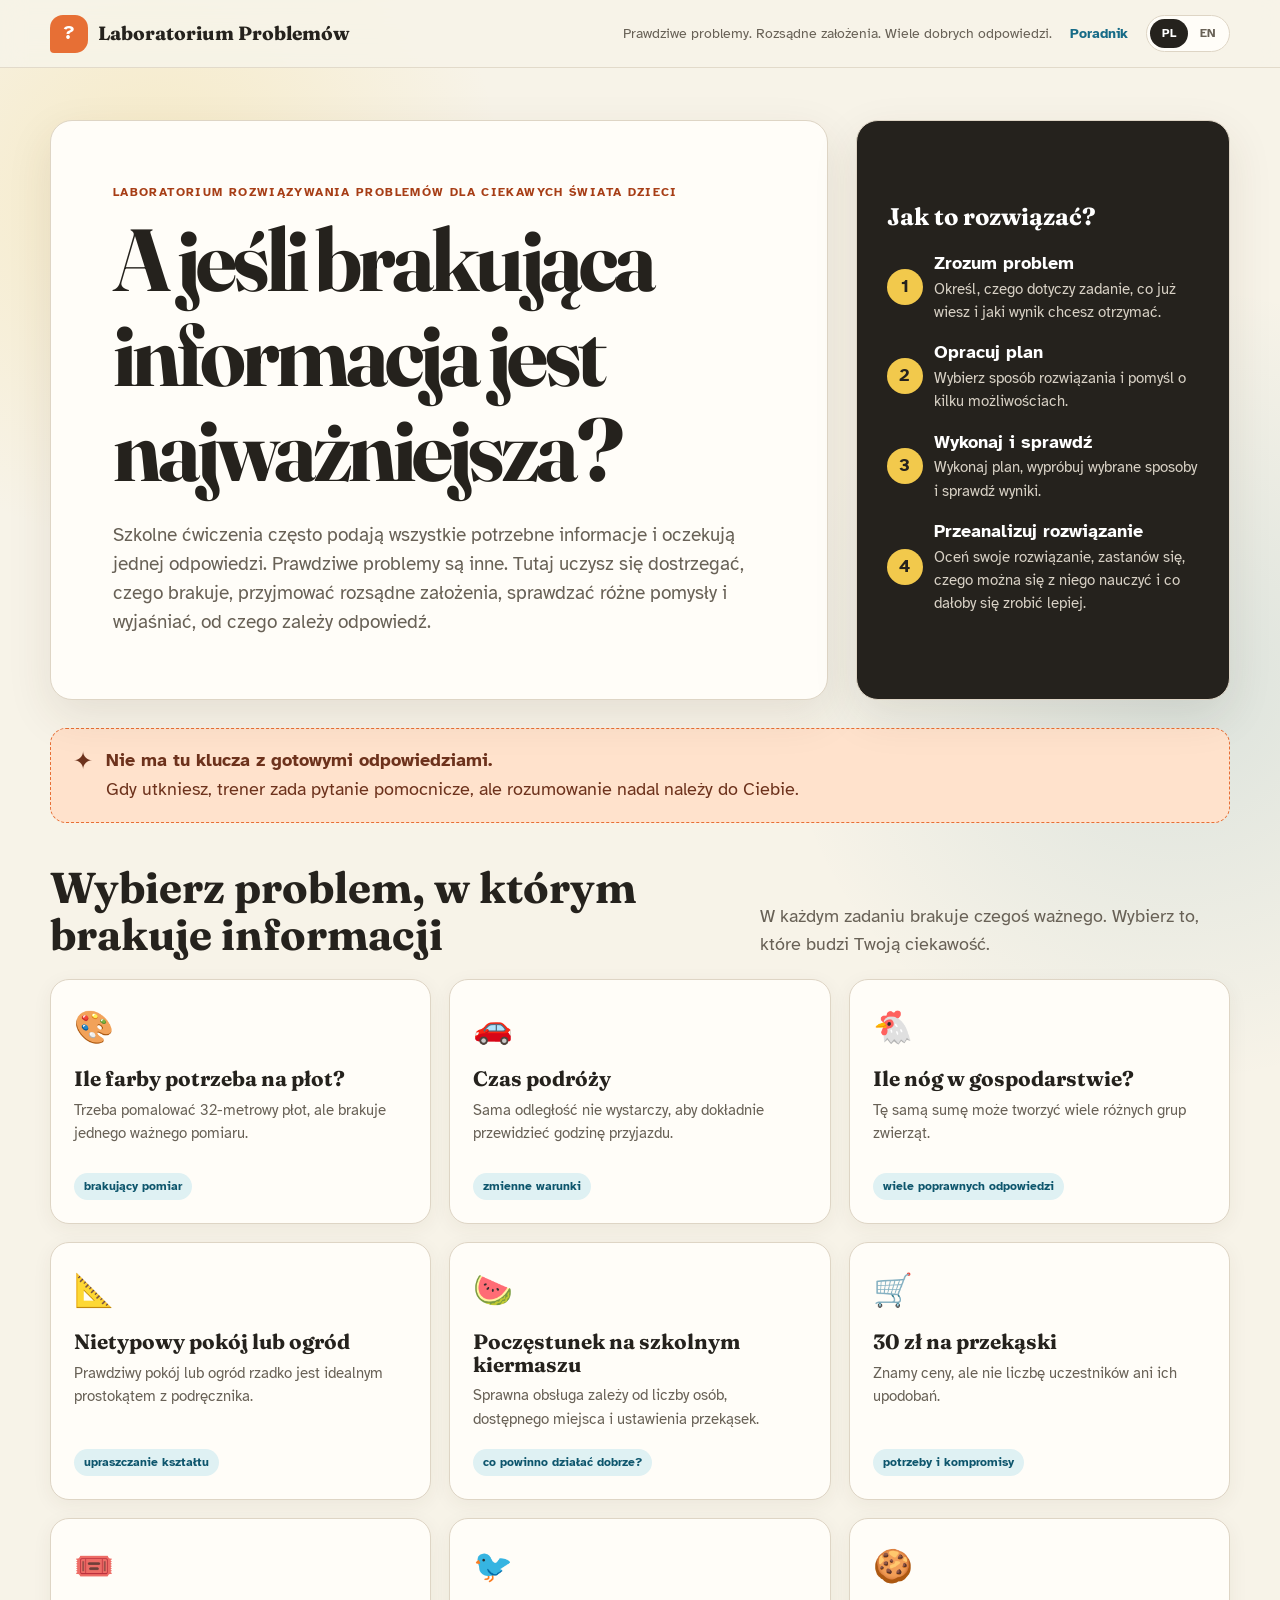
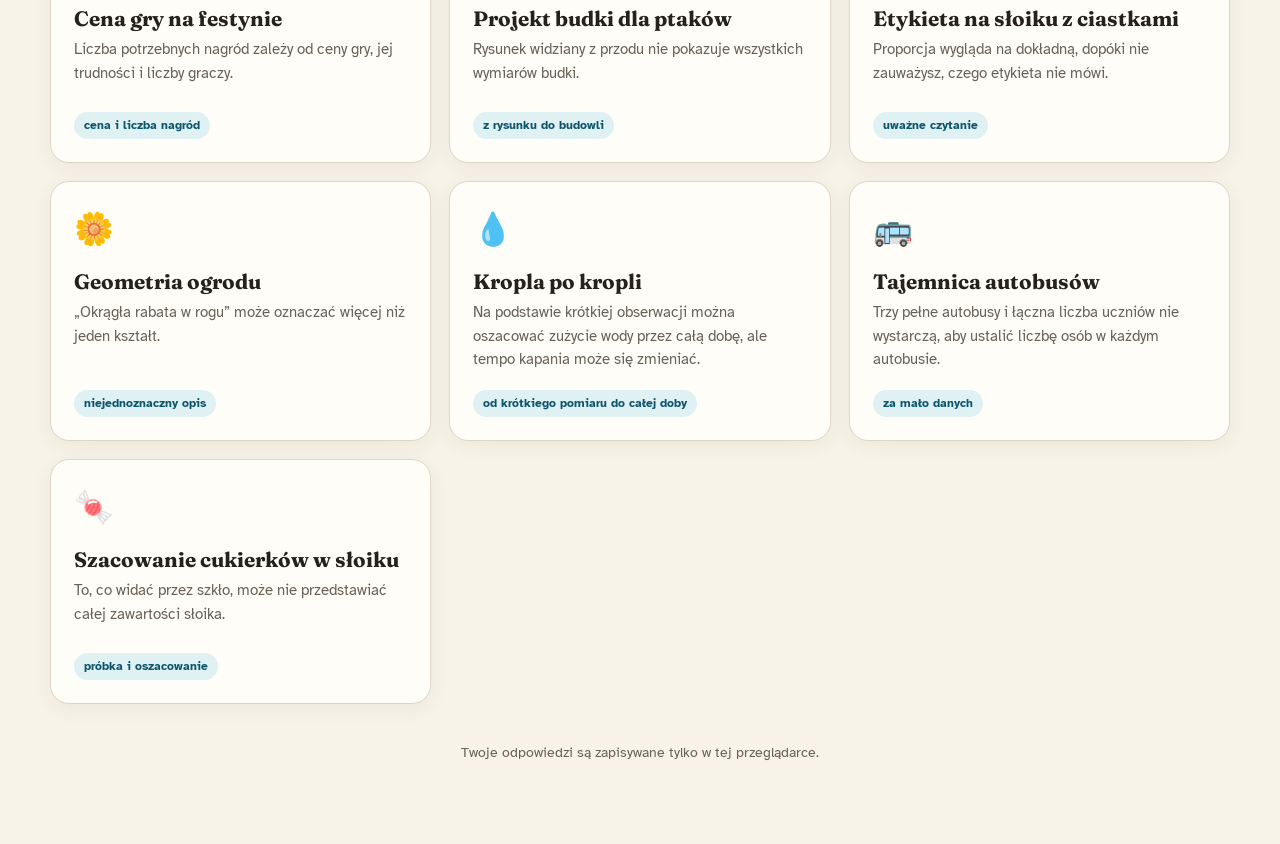
==== commit efbfc45c: "feat: expand Polish problem-solving guide" ====
--- a/index.html
+++ b/index.html
@@ -16,6 +16,7 @@
     </a>
     <div class="header-actions">
       <p class="header-note" id="headerNote">Prawdziwe problemy. Rozsądne założenia. Wiele dobrych odpowiedzi.</p>
+      <a class="header-guide" id="guideLink" href="guide.html">Poradnik</a>
       <div class="language-switch" role="group" aria-label="Wybór języka" id="languageSwitch">
         <button type="button" data-language="pl" aria-pressed="true">PL</button>
         <button type="button" data-language="en" aria-pressed="false">EN</button>
--- a/styles.css
+++ b/styles.css
@@ -87,6 +87,8 @@
 
 .header-note { margin: 0; color: var(--muted); font-size: .9rem; }
 .header-actions { display: flex; align-items: center; gap: 18px; }
+.header-guide { color: var(--blue); font-size: .86rem; font-weight: 700; text-decoration: none; white-space: nowrap; }
+.header-guide:hover { text-decoration: underline; text-underline-offset: 3px; }
 .language-switch { display: flex; padding: 3px; border: 1px solid var(--line); border-radius: 99px; background: var(--surface); }
 .language-switch button { min-width: 38px; border: 0; border-radius: 99px; background: transparent; padding: 5px 9px; color: var(--muted); cursor: pointer; font-size: .76rem; font-weight: 700; }
 .language-switch button[aria-pressed="true"] { background: var(--ink); color: white; }
@@ -230,10 +232,54 @@
 .footer-note { margin: 38px 0 0; color: var(--muted); font-size: .88rem; text-align: center; }
 .noscript { margin: 30px; padding: 20px; background: var(--orange-soft); }
 
+/* Guide */
+.guide-shell { width: min(1120px, calc(100% - 36px)); margin: 0 auto; padding: 52px 0 90px; }
+.guide-hero { padding: clamp(30px, 6vw, 64px); border: 1px solid var(--line); border-radius: var(--radius); background: var(--surface); box-shadow: var(--shadow); }
+.guide-hero h1 { max-width: 850px; font-size: clamp(2.45rem, 6vw, 4.8rem); }
+.guide-hero > p:last-child { max-width: 720px; margin: 24px 0 0; color: var(--muted); font-size: 1.15rem; }
+.guide-layout { display: grid; grid-template-columns: 230px minmax(0, 1fr); gap: 28px; align-items: start; margin-top: 28px; }
+.guide-toc { position: sticky; top: 94px; padding: 22px; border: 1px solid var(--line); border-radius: 17px; background: var(--surface); }
+.guide-toc > p { margin: 0 0 11px; color: var(--orange-dark); font-size: .76rem; font-weight: 700; letter-spacing: .1em; text-transform: uppercase; }
+.guide-toc ol { display: grid; gap: 10px; margin: 0; padding-left: 23px; }
+.guide-toc li { color: var(--muted); font-size: .86rem; line-height: 1.35; }
+.guide-toc a { color: inherit; text-decoration: none; }
+.guide-toc a:hover { color: var(--blue); text-decoration: underline; text-underline-offset: 3px; }
+.guide-content { display: grid; gap: 22px; min-width: 0; }
+.guide-section { scroll-margin-top: 92px; padding: clamp(25px, 5vw, 46px); border: 1px solid var(--line); border-radius: var(--radius); background: var(--surface); box-shadow: 0 5px 20px rgba(68, 52, 32, .06); }
+.guide-section-title { display: grid; grid-template-columns: 48px 1fr; gap: 15px; align-items: center; margin-bottom: 30px; }
+.guide-section-title > span { display: grid; width: 48px; height: 48px; place-items: center; border-radius: 50%; background: var(--orange); color: white; font-weight: 700; }
+.guide-section h2 { margin: 0; font-size: clamp(1.7rem, 4vw, 2.45rem); }
+.guide-section h3 { margin: 34px 0 9px; font-family: "Fraunces", Georgia, serif; font-size: 1.35rem; }
+.guide-section p { margin: 9px 0; color: #464038; }
+.guide-section ul, .guide-section ol { margin: 11px 0 18px; padding-left: 27px; }
+.guide-section li { margin: 5px 0; padding-left: 3px; }
+.guide-questions { margin: 17px 0; padding: 18px 22px 11px; border-radius: 15px; background: var(--blue-soft); }
+.guide-questions > p { margin-top: 0; color: #174b5b; font-weight: 700; }
+.guide-callout { margin: 20px 0 !important; padding: 16px 19px; border-left: 5px solid var(--yellow); border-radius: 5px 14px 14px 5px; background: var(--yellow-soft); color: #55450d !important; font-weight: 700; }
+.stuck-list { display: grid; grid-template-columns: 1fr 1fr; gap: 9px 28px; padding-left: 30px !important; }
+.guide-final { margin-top: 28px; padding: 23px 25px; border-radius: 17px; background: var(--ink); color: white; }
+.guide-final strong { color: var(--yellow); }
+.guide-final p { margin-bottom: 0; color: white; }
+.guide-example { border-top: 7px solid var(--orange); }
+.guide-example > h2 { max-width: 780px; margin-top: 8px; }
+.example-task, .example-proof { margin: 26px 0; padding: 20px 23px; border-radius: 15px; background: var(--orange-soft); }
+.example-task h3 { margin-top: 0; }
+.example-task p:last-child, .example-proof p:last-child { margin-bottom: 0; }
+.example-equation { width: fit-content; min-width: 180px; margin: 18px auto !important; padding: 13px 22px; border: 1px solid var(--line); border-radius: 11px; background: var(--background); color: var(--ink) !important; font-family: "Fraunces", Georgia, serif; font-size: 1.45rem; font-weight: 700; text-align: center; }
+.guide-example-step blockquote { margin: 20px 0; padding: 18px 22px; border-left: 5px solid var(--blue); background: var(--blue-soft); color: #174b5b; font-size: 1.08rem; font-weight: 700; }
+.chessboard, .domino { width: fit-content; max-width: 100%; margin: 20px auto; padding: 18px 22px; overflow-x: auto; border-radius: 13px; background: var(--ink); color: white; font-size: clamp(1rem, 4vw, 1.35rem); line-height: 1.45; letter-spacing: .12em; }
+.domino { min-width: 85px; text-align: center; }
+.example-proof { border-left: 5px solid var(--orange); background: var(--orange-soft); }
+.example-methods { display: grid; grid-template-columns: minmax(180px, .75fr) 1.25fr; gap: 18px 28px; margin-top: 10px; }
+.example-methods h3, .example-methods p { margin: 0; }
+
 @media (max-width: 900px) {
   .hero { grid-template-columns: 1fr; }
   .problem-grid { grid-template-columns: repeat(2, minmax(0, 1fr)); }
   .approach-grid { grid-template-columns: 1fr 1fr; }
+  .guide-layout { grid-template-columns: 1fr; }
+  .guide-toc { position: static; }
+  .guide-toc ol { grid-template-columns: 1fr 1fr; gap: 8px 28px; }
 }
 
 @media (max-width: 620px) {
@@ -241,8 +287,10 @@
   .site-header { min-height: 60px; gap: 10px; padding-inline: 12px; }
   .brand { gap: 7px; font-size: .96rem; white-space: nowrap; }
   .brand-mark { width: 34px; height: 34px; }
+  #brandName { display: none; }
   .header-note { display: none; }
   .header-actions { gap: 0; }
+  .header-guide { margin-right: 8px; font-size: .78rem; }
   .language-switch button { min-width: 34px; padding: 4px 7px; }
   .shell { width: min(100% - 24px, 1180px); padding-top: 28px; }
   .hero-copy { padding: 28px 22px; }
@@ -258,6 +306,19 @@
   .panel-actions { align-items: stretch; flex-direction: column; }
   .action-group { justify-content: space-between; }
   .primary-button, .secondary-button { flex: 1; }
+  .guide-shell { width: min(100% - 24px, 1120px); padding-top: 28px; }
+  .guide-hero { padding: 29px 22px; }
+  .guide-layout { gap: 16px; margin-top: 16px; }
+  .guide-toc { padding: 19px; }
+  .guide-toc ol { grid-template-columns: 1fr; }
+  .guide-section { padding: 25px 21px; }
+  .guide-section-title { grid-template-columns: 42px 1fr; gap: 12px; }
+  .guide-section-title > span { width: 42px; height: 42px; }
+  .guide-section h3 { margin-top: 28px; }
+  .guide-questions { padding: 16px 17px 9px; }
+  .stuck-list { grid-template-columns: 1fr; }
+  .example-methods { grid-template-columns: 1fr; gap: 6px; }
+  .example-methods p + h3 { margin-top: 18px; }
 }
 
 @media (prefers-reduced-motion: reduce) {
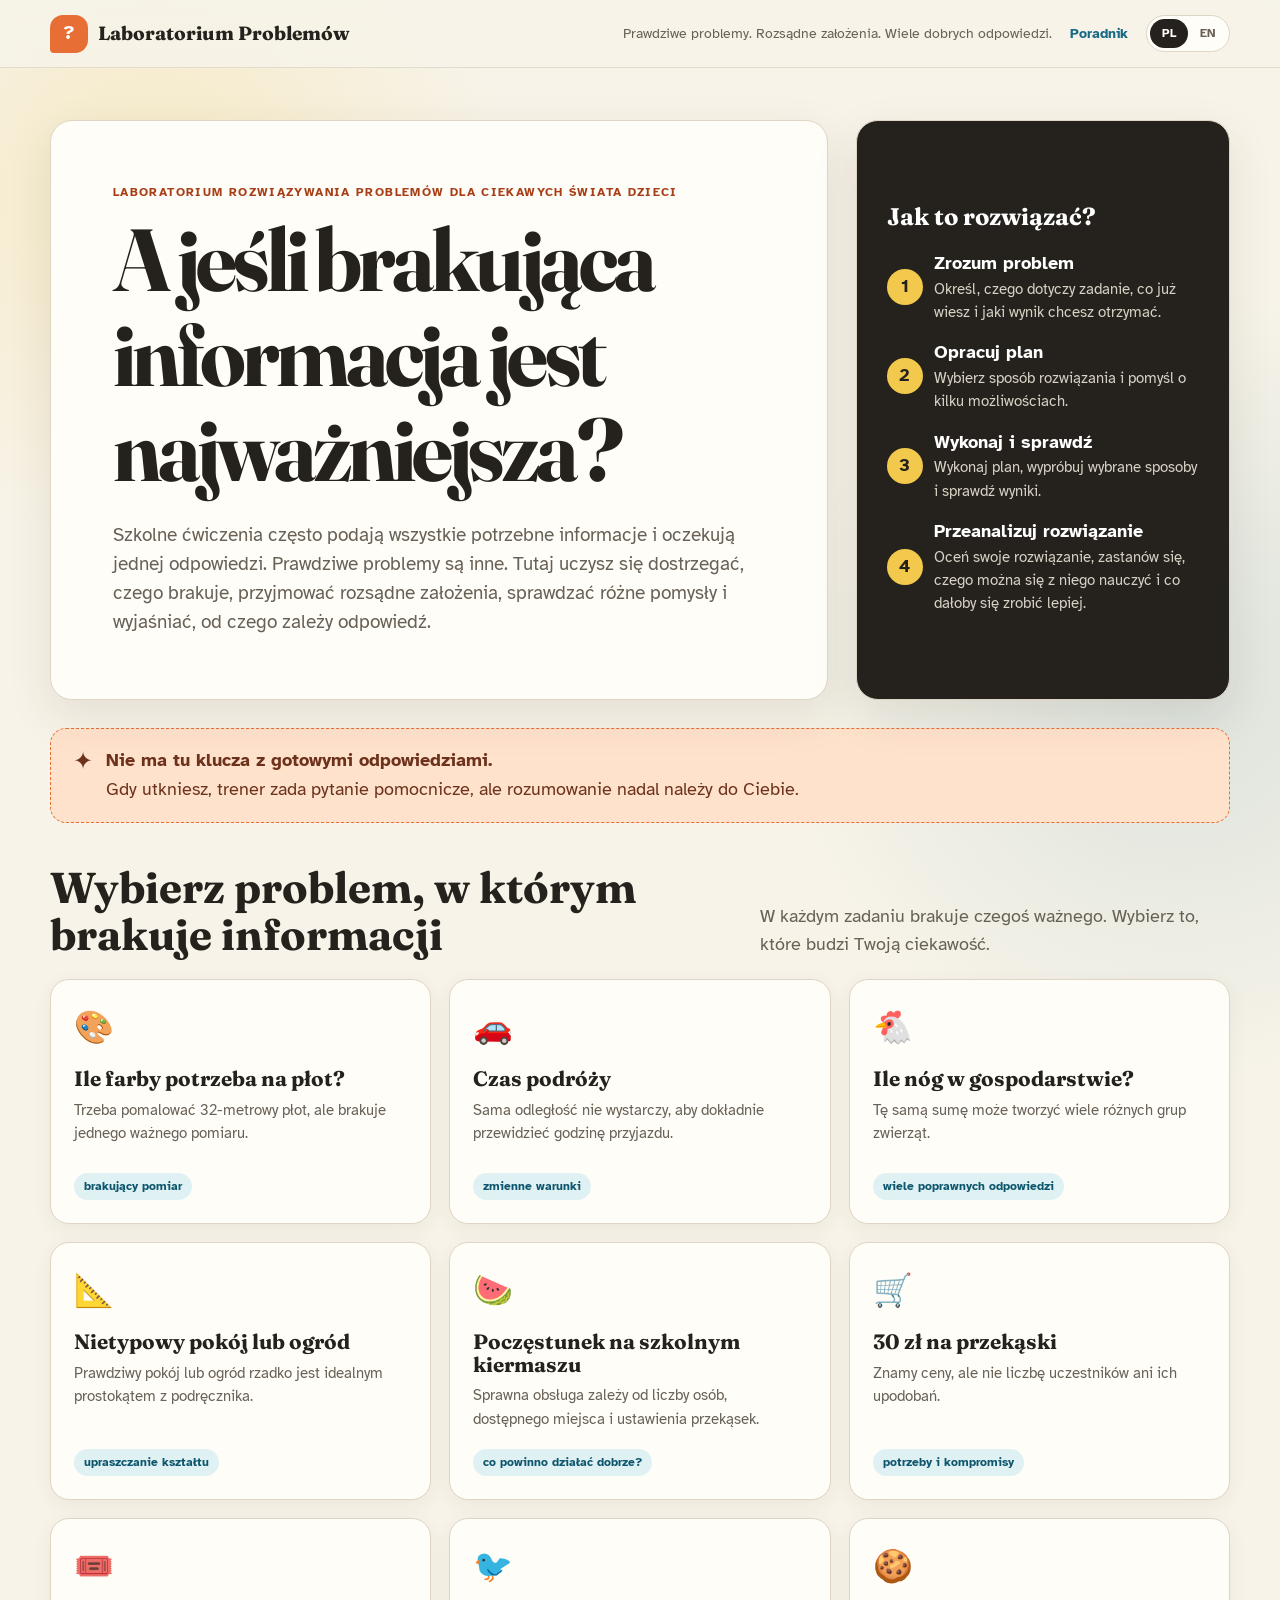
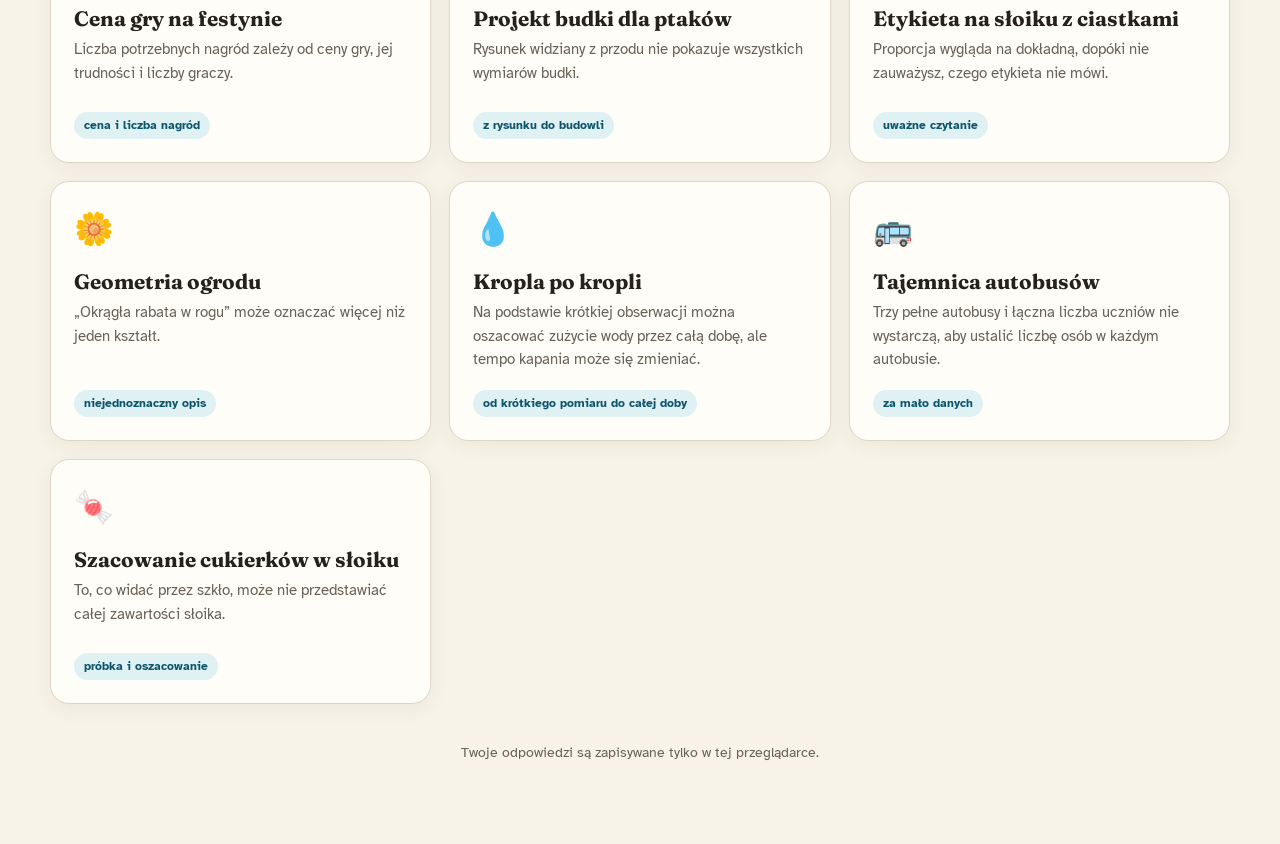
==== commit c24e5fe7: "fix: coach accuracy, resilience, accessibility and content parity Coach - Match gap words as word-st" ====
--- a/index.html
+++ b/index.html
@@ -4,7 +4,7 @@
   <meta charset="utf-8">
   <meta name="viewport" content="width=device-width, initial-scale=1">
   <meta name="description" content="Interaktywne laboratorium rozwiązywania problemów metodą Pólyi dla ciekawych świata dzieci.">
-  <title>Laboratorium Problemów — Myśl jak Pólya</title>
+  <title>Laboratorium Problemów – Myśl jak Pólya</title>
   <link rel="icon" href="favicon.svg" type="image/svg+xml">
   <link rel="stylesheet" href="styles.css">
 </head>
@@ -30,6 +30,8 @@
     <p class="noscript">Laboratorium Problemów potrzebuje JavaScriptu, aby zapisywać i wspierać Twoje rozumowanie.</p>
   </noscript>
 
+  <script src="data.js"></script>
+  <script src="coach.js"></script>
   <script src="app.js"></script>
 </body>
 </html>
--- a/styles.css
+++ b/styles.css
@@ -1,26 +1,52 @@
 @import url('https://fonts.googleapis.com/css2?family=Atkinson+Hyperlegible:wght@400;700&family=Fraunces:opsz,wght@9..144,650;9..144,750&display=swap');
 
+/* ─── Tokens ─── */
 :root {
+  --font-body: "Atkinson Hyperlegible", system-ui, sans-serif;
+  --font-display: "Fraunces", Georgia, serif;
+
   --paper: #f7f3e8;
   --surface: #fffdf8;
+  --surface-alt: #faf7f0;
+  --field: #ffffff;
+  --tab: #e9e2d6;
+  --hover: #f1ebdf;
   --ink: #25221d;
+  --body-text: #464038;
   --muted: #686156;
   --line: #ded5c5;
+  --on-dark: #ffffff;
+  --on-dark-muted: #d8d1c5;
+  --shadow-tint: #443420;
+
   --orange: #e76f35;
+  --primary: #c2531f;
   --orange-dark: #a73e16;
   --orange-soft: #ffe2cc;
+  --orange-line: #efc6a5;
+  --orange-ink: #6d321c;
   --blue: #176b87;
+  --blue-ink: #0e566d;
+  --blue-deep: #174b5b;
   --blue-soft: #dff1f3;
   --green: #377a4b;
+  --green-ink: #245535;
+  --green-on-dark: #aee3b8;
   --green-soft: #e1f1df;
   --violet: #70549a;
+  --violet-ink: #554174;
   --violet-soft: #eee6f8;
   --yellow: #f2c94c;
+  --yellow-ink: #55450d;
   --yellow-soft: #fff4c4;
-  --shadow: 0 16px 45px rgba(68, 52, 32, .1);
+
+  --focus: var(--blue);
+  --shadow: 0 16px 45px color-mix(in srgb, var(--shadow-tint) 10%, transparent);
+  --shadow-soft: 0 5px 20px color-mix(in srgb, var(--shadow-tint) 6%, transparent);
   --radius: 22px;
 }
 
+/* ─── Base ─── */
 * { box-sizing: border-box; }
 
 html { scroll-behavior: smooth; }
@@ -29,11 +55,11 @@
   margin: 0;
   min-width: 320px;
   background:
-    radial-gradient(circle at 12% 8%, rgba(242, 201, 76, .22), transparent 22rem),
-    radial-gradient(circle at 92% 28%, rgba(23, 107, 135, .12), transparent 25rem),
+    radial-gradient(circle at 12% 8%, color-mix(in srgb, var(--yellow) 22%, transparent), transparent 22rem),
+    radial-gradient(circle at 92% 28%, color-mix(in srgb, var(--blue) 12%, transparent), transparent 25rem),
     var(--paper);
   color: var(--ink);
-  font-family: "Atkinson Hyperlegible", system-ui, sans-serif;
+  font-family: var(--font-body);
   font-size: 18px;
   line-height: 1.55;
 }
@@ -43,10 +69,22 @@
 button, a, select { -webkit-tap-highlight-color: transparent; }
 
 :focus-visible {
-  outline: 3px solid var(--yellow);
+  outline: 3px solid var(--focus);
   outline-offset: 3px;
 }
 
+[tabindex="-1"]:focus { outline: none; }
+
+.visually-hidden {
+  position: absolute;
+  width: 1px;
+  height: 1px;
+  overflow: hidden;
+  clip: rect(0 0 0 0);
+  white-space: nowrap;
+}
+
+/* ─── Header ─── */
 .site-header {
   position: sticky;
   top: 0;
@@ -57,8 +95,8 @@
   gap: 20px;
   min-height: 68px;
   padding: 10px max(20px, calc((100vw - 1180px) / 2));
-  border-bottom: 1px solid rgba(222, 213, 197, .85);
-  background: rgba(247, 243, 232, .9);
+  border-bottom: 1px solid color-mix(in srgb, var(--line) 85%, transparent);
+  background: color-mix(in srgb, var(--paper) 90%, transparent);
   backdrop-filter: blur(12px);
 }
 
@@ -67,7 +105,7 @@
   align-items: center;
   gap: 10px;
   color: var(--ink);
-  font-family: "Fraunces", Georgia, serif;
+  font-family: var(--font-display);
   font-size: 1.2rem;
   font-weight: 750;
   text-decoration: none;
@@ -80,8 +118,8 @@
   place-items: center;
   border-radius: 13px 13px 13px 4px;
   background: var(--orange);
-  color: white;
-  font-family: "Atkinson Hyperlegible", sans-serif;
+  color: var(--on-dark);
+  font-family: var(--font-body);
   font-weight: 700;
 }
 
@@ -91,9 +129,11 @@
 .header-guide:hover { text-decoration: underline; text-underline-offset: 3px; }
 .language-switch { display: flex; padding: 3px; border: 1px solid var(--line); border-radius: 99px; background: var(--surface); }
 .language-switch button { min-width: 38px; border: 0; border-radius: 99px; background: transparent; padding: 5px 9px; color: var(--muted); cursor: pointer; font-size: .76rem; font-weight: 700; }
-.language-switch button[aria-pressed="true"] { background: var(--ink); color: white; }
-
+.language-switch button[aria-pressed="true"] { background: var(--ink); color: var(--on-dark); }
+
+/* ─── Home ─── */
 .shell { width: min(1180px, calc(100% - 36px)); margin: 0 auto; padding: 52px 0 80px; }
+.shell:focus { outline: none; }
 .shell--work { width: min(1040px, calc(100% - 36px)); }
 
 .hero { display: grid; grid-template-columns: minmax(0, 1.35fr) minmax(280px, .65fr); gap: 28px; align-items: stretch; }
@@ -109,19 +149,19 @@
   text-transform: uppercase;
 }
 
-h1, h2, h3 { font-family: "Fraunces", Georgia, serif; line-height: 1.08; }
+h1, h2, h3 { font-family: var(--font-display); line-height: 1.08; }
 h1 { max-width: 760px; margin: 0; font-size: clamp(2.55rem, 7vw, 5.5rem); letter-spacing: -.045em; }
 .hero-lead { max-width: 680px; margin: 24px 0 0; color: var(--muted); font-size: 1.16rem; }
 
-.method-card { display: flex; flex-direction: column; justify-content: center; padding: 30px; background: var(--ink); color: white; }
+.method-card { display: flex; flex-direction: column; justify-content: center; padding: 30px; background: var(--ink); color: var(--on-dark); }
 .method-card h2 { margin: 0 0 20px; font-size: 1.5rem; }
 .method-list { display: grid; gap: 15px; margin: 0; padding: 0; list-style: none; }
 .method-list li { display: grid; grid-template-columns: 36px 1fr; gap: 11px; align-items: center; }
 .method-list span { display: grid; width: 36px; height: 36px; place-items: center; border-radius: 50%; background: var(--yellow); color: var(--ink); font-weight: 700; }
 .method-list strong { display: block; }
-.method-list small { display: block; color: #d8d1c5; }
-
-.intro-strip { display: flex; gap: 13px; align-items: flex-start; margin: 28px 0 42px; padding: 18px 22px; border: 1px dashed var(--orange); border-radius: 16px; background: var(--orange-soft); color: #6d321c; }
+.method-list small { display: block; color: var(--on-dark-muted); }
+
+.intro-strip { display: flex; gap: 13px; align-items: flex-start; margin: 28px 0 42px; padding: 18px 22px; border: 1px dashed var(--orange); border-radius: 16px; background: var(--orange-soft); color: var(--orange-ink); }
 .intro-strip strong { display: block; }
 .intro-strip p { margin: 2px 0 0; }
 .spark { font-size: 1.5rem; line-height: 1.2; }
@@ -130,7 +170,7 @@
 .section-heading h2 { margin: 0; font-size: clamp(1.8rem, 4vw, 2.7rem); }
 .section-heading p { max-width: 480px; margin: 0; color: var(--muted); }
 
-.problem-grid { display: grid; grid-template-columns: repeat(3, minmax(0, 1fr)); gap: 18px; }
+.problem-grid { display: grid; grid-template-columns: repeat(auto-fill, minmax(min(300px, 100%), 1fr)); gap: 18px; }
 .problem-card {
   display: flex;
   min-height: 245px;
@@ -140,7 +180,7 @@
   border: 1px solid var(--line);
   border-radius: 19px;
   background: var(--surface);
-  box-shadow: 0 5px 20px rgba(68, 52, 32, .06);
+  box-shadow: var(--shadow-soft);
   cursor: pointer;
   text-align: left;
   transition: transform .18s ease, box-shadow .18s ease, border-color .18s ease;
@@ -149,10 +189,11 @@
 .problem-card .emoji { font-size: 2rem; }
 .problem-card h3 { margin: 16px 0 8px; font-size: 1.3rem; }
 .problem-card p { margin: 0; color: var(--muted); font-size: .95rem; }
-.problem-card footer { display: flex; align-items: center; justify-content: space-between; width: 100%; margin-top: auto; padding-top: 18px; }
-.tag { display: inline-flex; align-items: center; border-radius: 99px; padding: 4px 10px; background: var(--blue-soft); color: #0e566d; font-size: .77rem; font-weight: 700; }
+.problem-card footer { display: flex; flex-wrap: wrap; align-items: center; justify-content: space-between; gap: 8px; width: 100%; margin-top: auto; padding-top: 18px; }
+.tag { display: inline-flex; align-items: center; border-radius: 99px; padding: 4px 10px; background: var(--blue-soft); color: var(--blue-ink); font-size: .77rem; font-weight: 700; }
 .saved { color: var(--green); font-size: .78rem; font-weight: 700; }
 
+/* ─── Workspace ─── */
 .back-button, .text-button, .secondary-button, .primary-button, .step-tab, .approach-button {
   border: 0;
   cursor: pointer;
@@ -160,79 +201,89 @@
 .back-button, .text-button { background: transparent; color: var(--blue); font-weight: 700; }
 .back-button { display: inline-flex; gap: 8px; margin-bottom: 22px; padding: 5px 0; }
 
-.problem-banner { display: grid; grid-template-columns: auto 1fr; gap: 18px; align-items: start; margin-bottom: 22px; padding: 24px 28px; border: 1px solid #efc6a5; border-radius: var(--radius); background: var(--orange-soft); }
+.problem-banner { display: grid; grid-template-columns: auto 1fr; gap: 18px; align-items: start; margin-bottom: 22px; padding: 24px 28px; border: 1px solid var(--orange-line); border-radius: var(--radius); background: var(--orange-soft); }
 .problem-banner .emoji { font-size: 2.5rem; line-height: 1; }
 .problem-banner h1 { margin: 1px 0 8px; font-size: clamp(1.8rem, 5vw, 3.1rem); }
-.problem-banner p { margin: 0; color: #61341f; }
-
-.steps { display: grid; grid-template-columns: repeat(4, 1fr); gap: 10px; margin: 0 0 18px; }
-.step-tab { position: relative; padding: 14px 10px; border-radius: 14px; background: #e9e2d6; color: var(--muted); font-weight: 700; text-align: center; }
-.step-tab[aria-selected="true"] { background: var(--ink); color: white; }
+.problem-banner p { margin: 0; color: var(--orange-ink); }
+
+.steps { display: grid; grid-template-columns: repeat(4, 1fr); gap: 10px; margin: 0 0 12px; padding: 0; list-style: none; }
+.steps li { display: flex; }
+.step-tab { position: relative; width: 100%; padding: 14px 10px; border-radius: 14px; background: var(--tab); color: var(--muted); font-weight: 700; text-align: center; }
+.step-tab[aria-current="step"] { background: var(--ink); color: var(--on-dark); }
 .step-tab.is-done::after { content: "✓"; margin-left: 7px; color: var(--green); }
-.step-tab[aria-selected="true"].is-done::after { color: #aee3b8; }
+.step-tab[aria-current="step"].is-done::after { color: var(--green-on-dark); }
+
+.progress { --progress: 0%; height: 8px; overflow: hidden; border-radius: 99px; background: var(--tab); }
+.progress-bar { display: block; width: var(--progress); height: 100%; border-radius: inherit; background: var(--green); transition: width .25s ease; }
+.progress-label { margin: 6px 0 18px; color: var(--muted); font-size: .85rem; }
 
 .panel { padding: clamp(24px, 5vw, 46px); }
 .step-kicker { display: inline-flex; align-items: center; gap: 9px; margin-bottom: 10px; color: var(--blue); font-weight: 700; }
-.step-number { display: grid; width: 30px; height: 30px; place-items: center; border-radius: 50%; background: var(--blue); color: white; }
+.step-number { display: grid; width: 30px; height: 30px; place-items: center; border-radius: 50%; background: var(--blue); color: var(--on-dark); }
 .panel h2 { margin: 0; font-size: clamp(1.75rem, 4vw, 2.6rem); }
 .step-purpose { max-width: 720px; margin: 12px 0 26px; color: var(--muted); }
 
 .coach-card { margin: 20px 0; padding: 22px; border-left: 5px solid var(--blue); border-radius: 5px 15px 15px 5px; background: var(--blue-soft); }
-.coach-label { margin: 0 0 5px; color: #0e566d; font-size: .75rem; font-weight: 700; letter-spacing: .1em; text-transform: uppercase; }
-.coach-question { margin: 0; color: #173f4b; font-size: 1.13rem; font-weight: 700; }
-
-label { display: block; margin: 22px 0 8px; font-weight: 700; }
+.coach-label { margin: 0 0 5px; color: var(--blue-ink); font-size: .75rem; font-weight: 700; letter-spacing: .1em; text-transform: uppercase; }
+.coach-question { margin: 0; color: var(--blue-deep); font-size: 1.13rem; font-weight: 700; }
+
+label, .approach-fieldset legend { display: block; margin: 22px 0 8px; font-weight: 700; }
+.approach-fieldset { margin: 0; padding: 0; border: 0; }
+.approach-fieldset legend { padding: 0; }
 textarea, input[type="text"], select {
   width: 100%;
   border: 2px solid var(--line);
   border-radius: 14px;
-  background: white;
+  background: var(--field);
   color: var(--ink);
   padding: 14px 16px;
 }
 textarea { min-height: 145px; resize: vertical; line-height: 1.5; }
-textarea:focus, input:focus, select:focus { border-color: var(--blue); outline: 3px solid rgba(23, 107, 135, .16); }
+textarea:focus, input:focus, select:focus { border-color: var(--blue); outline: 3px solid color-mix(in srgb, var(--blue) 16%, transparent); }
 .field-note { margin: 7px 0 0; color: var(--muted); font-size: .88rem; }
 
-.nudge { margin-top: 15px; padding: 16px 18px; border-radius: 13px; background: var(--yellow-soft); color: #55450d; }
+.nudge { margin-top: 15px; padding: 16px 18px; border-radius: 13px; background: var(--yellow-soft); color: var(--yellow-ink); }
 .nudge[hidden] { display: none; }
 .text-button { padding: 9px 0; }
 
-.coach-response { margin-top: 18px; padding: 17px 19px; border-radius: 14px; background: var(--green-soft); color: #245535; }
+.coach-response { margin-top: 18px; padding: 17px 19px; border-radius: 14px; background: var(--green-soft); color: var(--green-ink); }
 .coach-response strong { display: block; margin-bottom: 3px; }
 
-.approach-grid { display: grid; grid-template-columns: repeat(4, 1fr); gap: 10px; margin-top: 10px; }
-.approach-button { padding: 13px 9px; border: 2px solid var(--line); border-radius: 13px; background: white; font-weight: 700; }
-.approach-button.is-selected { border-color: var(--blue); background: var(--blue-soft); color: #0e566d; }
+.approach-grid { display: grid; grid-template-columns: repeat(auto-fit, minmax(min(170px, 100%), 1fr)); gap: 10px; }
+.approach-button { padding: 13px 9px; border: 2px solid var(--line); border-radius: 13px; background: var(--field); font-weight: 700; }
+.approach-button.is-selected { border-color: var(--blue); background: var(--blue-soft); color: var(--blue-ink); }
 
 .scenario-grid { display: grid; grid-template-columns: 1fr 1fr; gap: 18px; }
-.scenario-card { padding: 20px; border: 1px solid var(--line); border-radius: 16px; background: #faf7f0; }
+.scenario-card { padding: 20px; border: 1px solid var(--line); border-radius: 16px; background: var(--surface-alt); }
 .scenario-card h3 { display: flex; align-items: center; gap: 10px; margin: 0 0 5px; font-size: 1.25rem; }
-.scenario-letter { display: grid; width: 32px; height: 32px; place-items: center; border-radius: 10px; background: var(--violet-soft); color: var(--violet); font-family: "Atkinson Hyperlegible", sans-serif; }
+.scenario-letter { display: grid; width: 32px; height: 32px; place-items: center; border-radius: 10px; background: var(--violet-soft); color: var(--violet); font-family: var(--font-body); }
 .scenario-card label { font-size: .94rem; }
 .scenario-card textarea { min-height: 95px; }
 
 .panel-actions { display: flex; align-items: center; justify-content: space-between; gap: 12px; margin-top: 30px; padding-top: 22px; border-top: 1px solid var(--line); }
 .action-group { display: flex; gap: 10px; }
 .primary-button, .secondary-button { border-radius: 99px; padding: 12px 20px; font-weight: 700; }
-.primary-button { background: var(--orange); color: white; box-shadow: 0 7px 16px rgba(167, 62, 22, .2); }
+.primary-button { background: var(--primary); color: var(--on-dark); box-shadow: 0 7px 16px color-mix(in srgb, var(--orange-dark) 20%, transparent); }
 .primary-button:hover { background: var(--orange-dark); }
-.secondary-button { border: 1px solid var(--line); background: white; }
-.secondary-button:hover { background: #f1ebdf; }
+.secondary-button { border: 1px solid var(--line); background: var(--field); }
+.secondary-button:hover { background: var(--hover); }
+.secondary-button:disabled { cursor: default; opacity: .55; }
 
 .summary-card { margin-top: 20px; padding: clamp(24px, 5vw, 44px); }
 .summary-card h2 { margin: 0 0 8px; font-size: 2rem; }
 .summary-card > p { margin-top: 0; color: var(--muted); }
 .reasoning-trail { display: grid; gap: 12px; margin: 25px 0; }
 .trail-item { padding: 17px 19px; border-left: 5px solid var(--violet); border-radius: 5px 14px 14px 5px; background: var(--violet-soft); }
-.trail-item strong { display: block; margin-bottom: 3px; color: #554174; }
+.trail-item strong { display: block; margin-bottom: 3px; color: var(--violet-ink); }
 .trail-item p { margin: 0; white-space: pre-wrap; }
 .empty-answer { color: var(--muted); font-style: italic; }
 
 .footer-note { margin: 38px 0 0; color: var(--muted); font-size: .88rem; text-align: center; }
+.footer-note + .footer-note { margin-top: 8px; }
+.footer-note--warn { color: var(--orange-dark); font-weight: 700; }
 .noscript { margin: 30px; padding: 20px; background: var(--orange-soft); }
 
-/* Guide */
+/* ─── Guide ─── */
 .guide-shell { width: min(1120px, calc(100% - 36px)); margin: 0 auto; padding: 52px 0 90px; }
 .guide-hero { padding: clamp(30px, 6vw, 64px); border: 1px solid var(--line); border-radius: var(--radius); background: var(--surface); box-shadow: var(--shadow); }
 .guide-hero h1 { max-width: 850px; font-size: clamp(2.45rem, 6vw, 4.8rem); }
@@ -245,44 +296,36 @@
 .guide-toc a { color: inherit; text-decoration: none; }
 .guide-toc a:hover { color: var(--blue); text-decoration: underline; text-underline-offset: 3px; }
 .guide-content { display: grid; gap: 22px; min-width: 0; }
-.guide-section { scroll-margin-top: 92px; padding: clamp(25px, 5vw, 46px); border: 1px solid var(--line); border-radius: var(--radius); background: var(--surface); box-shadow: 0 5px 20px rgba(68, 52, 32, .06); }
+.guide-section { scroll-margin-top: 92px; padding: clamp(25px, 5vw, 46px); border: 1px solid var(--line); border-radius: var(--radius); background: var(--surface); box-shadow: var(--shadow-soft); }
 .guide-section-title { display: grid; grid-template-columns: 48px 1fr; gap: 15px; align-items: center; margin-bottom: 30px; }
-.guide-section-title > span { display: grid; width: 48px; height: 48px; place-items: center; border-radius: 50%; background: var(--orange); color: white; font-weight: 700; }
+.guide-section-title > span { display: grid; width: 48px; height: 48px; place-items: center; border-radius: 50%; background: var(--orange); color: var(--on-dark); font-weight: 700; }
 .guide-section h2 { margin: 0; font-size: clamp(1.7rem, 4vw, 2.45rem); }
-.guide-section h3 { margin: 34px 0 9px; font-family: "Fraunces", Georgia, serif; font-size: 1.35rem; }
-.guide-section p { margin: 9px 0; color: #464038; }
+.guide-section h3 { margin: 34px 0 9px; font-family: var(--font-display); font-size: 1.35rem; }
+.guide-section p { margin: 9px 0; color: var(--body-text); }
 .guide-section ul, .guide-section ol { margin: 11px 0 18px; padding-left: 27px; }
 .guide-section li { margin: 5px 0; padding-left: 3px; }
 .guide-questions { margin: 17px 0; padding: 18px 22px 11px; border-radius: 15px; background: var(--blue-soft); }
-.guide-questions > p { margin-top: 0; color: #174b5b; font-weight: 700; }
-.guide-callout { margin: 20px 0 !important; padding: 16px 19px; border-left: 5px solid var(--yellow); border-radius: 5px 14px 14px 5px; background: var(--yellow-soft); color: #55450d !important; font-weight: 700; }
+.guide-questions > p { margin-top: 0; color: var(--blue-deep); font-weight: 700; }
+.guide-callout { margin: 20px 0 !important; padding: 16px 19px; border-left: 5px solid var(--yellow); border-radius: 5px 14px 14px 5px; background: var(--yellow-soft); color: var(--yellow-ink) !important; font-weight: 700; }
 .stuck-list { display: grid; grid-template-columns: 1fr 1fr; gap: 9px 28px; padding-left: 30px !important; }
-.guide-final { margin-top: 28px; padding: 23px 25px; border-radius: 17px; background: var(--ink); color: white; }
+.guide-final { margin-top: 28px; padding: 23px 25px; border-radius: 17px; background: var(--ink); color: var(--on-dark); }
 .guide-final strong { color: var(--yellow); }
-.guide-final p { margin-bottom: 0; color: white; }
+.guide-final p { margin-bottom: 0; color: var(--on-dark); }
 .guide-example { border-top: 7px solid var(--orange); }
 .guide-example > h2 { max-width: 780px; margin-top: 8px; }
 .example-task, .example-proof { margin: 26px 0; padding: 20px 23px; border-radius: 15px; background: var(--orange-soft); }
 .example-task h3 { margin-top: 0; }
 .example-task p:last-child, .example-proof p:last-child { margin-bottom: 0; }
-.example-equation { width: fit-content; min-width: 180px; margin: 18px auto !important; padding: 13px 22px; border: 1px solid var(--line); border-radius: 11px; background: var(--background); color: var(--ink) !important; font-family: "Fraunces", Georgia, serif; font-size: 1.45rem; font-weight: 700; text-align: center; }
-.guide-example-step blockquote { margin: 20px 0; padding: 18px 22px; border-left: 5px solid var(--blue); background: var(--blue-soft); color: #174b5b; font-size: 1.08rem; font-weight: 700; }
-.chessboard, .domino { width: fit-content; max-width: 100%; margin: 20px auto; padding: 18px 22px; overflow-x: auto; border-radius: 13px; background: var(--ink); color: white; font-size: clamp(1rem, 4vw, 1.35rem); line-height: 1.45; letter-spacing: .12em; }
+.example-equation { width: fit-content; min-width: 180px; margin: 18px auto !important; padding: 13px 22px; border: 1px solid var(--line); border-radius: 11px; background: var(--surface-alt); color: var(--ink) !important; font-family: var(--font-display); font-size: 1.45rem; font-weight: 700; text-align: center; }
+.guide-example-step blockquote { margin: 20px 0; padding: 18px 22px; border-left: 5px solid var(--blue); background: var(--blue-soft); color: var(--blue-deep); font-size: 1.08rem; font-weight: 700; }
+.chessboard, .domino { width: fit-content; max-width: 100%; margin: 20px auto; padding: 18px 22px; overflow-x: auto; border-radius: 13px; background: var(--ink); color: var(--on-dark); font-size: clamp(1rem, 4vw, 1.35rem); line-height: 1.45; letter-spacing: .12em; }
 .domino { min-width: 85px; text-align: center; }
 .example-proof { border-left: 5px solid var(--orange); background: var(--orange-soft); }
 .example-methods { display: grid; grid-template-columns: minmax(180px, .75fr) 1.25fr; gap: 18px 28px; margin-top: 10px; }
 .example-methods h3, .example-methods p { margin: 0; }
 
-@media (max-width: 900px) {
-  .hero { grid-template-columns: 1fr; }
-  .problem-grid { grid-template-columns: repeat(2, minmax(0, 1fr)); }
-  .approach-grid { grid-template-columns: 1fr 1fr; }
-  .guide-layout { grid-template-columns: 1fr; }
-  .guide-toc { position: static; }
-  .guide-toc ol { grid-template-columns: 1fr 1fr; gap: 8px 28px; }
-}
-
-@media (max-width: 620px) {
+/* ─── Responsive ─── */
+@media (max-width: 768px) {
   body { font-size: 17px; }
   .site-header { min-height: 60px; gap: 10px; padding-inline: 12px; }
   .brand { gap: 7px; font-size: .96rem; white-space: nowrap; }
@@ -293,8 +336,8 @@
   .header-guide { margin-right: 8px; font-size: .78rem; }
   .language-switch button { min-width: 34px; padding: 4px 7px; }
   .shell { width: min(100% - 24px, 1180px); padding-top: 28px; }
+  .hero { grid-template-columns: 1fr; }
   .hero-copy { padding: 28px 22px; }
-  .problem-grid { grid-template-columns: 1fr; }
   .problem-card { min-height: 210px; }
   .section-heading { display: block; }
   .section-heading p { margin-top: 8px; }
@@ -302,15 +345,14 @@
   .steps { grid-template-columns: 1fr 1fr; }
   .step-tab { min-height: 54px; }
   .scenario-grid { grid-template-columns: 1fr; }
-  .approach-grid { grid-template-columns: 1fr; }
   .panel-actions { align-items: stretch; flex-direction: column; }
   .action-group { justify-content: space-between; }
   .primary-button, .secondary-button { flex: 1; }
+  .shortcut-hint { display: none; }
   .guide-shell { width: min(100% - 24px, 1120px); padding-top: 28px; }
   .guide-hero { padding: 29px 22px; }
-  .guide-layout { gap: 16px; margin-top: 16px; }
-  .guide-toc { padding: 19px; }
-  .guide-toc ol { grid-template-columns: 1fr; }
+  .guide-layout { grid-template-columns: 1fr; gap: 16px; margin-top: 16px; }
+  .guide-toc { position: static; padding: 19px; }
   .guide-section { padding: 25px 21px; }
   .guide-section-title { grid-template-columns: 42px 1fr; gap: 12px; }
   .guide-section-title > span { width: 42px; height: 42px; }
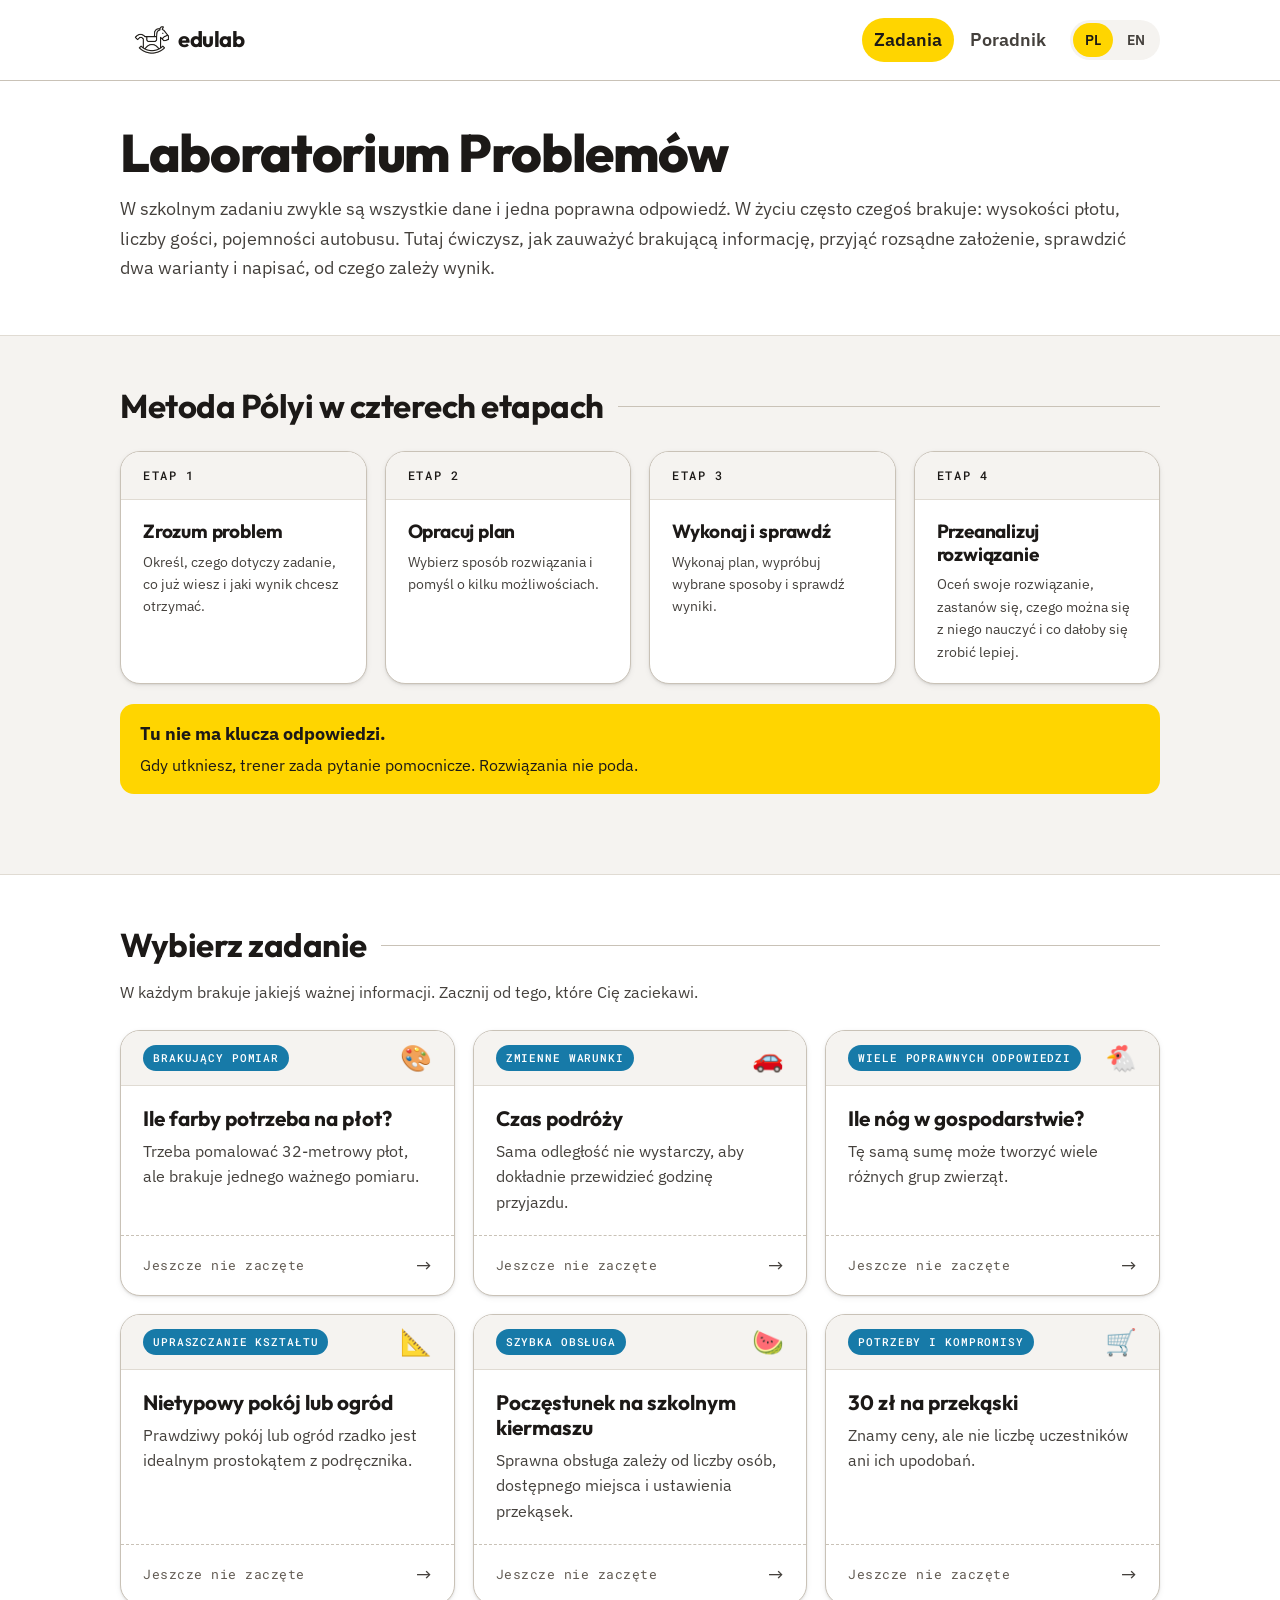
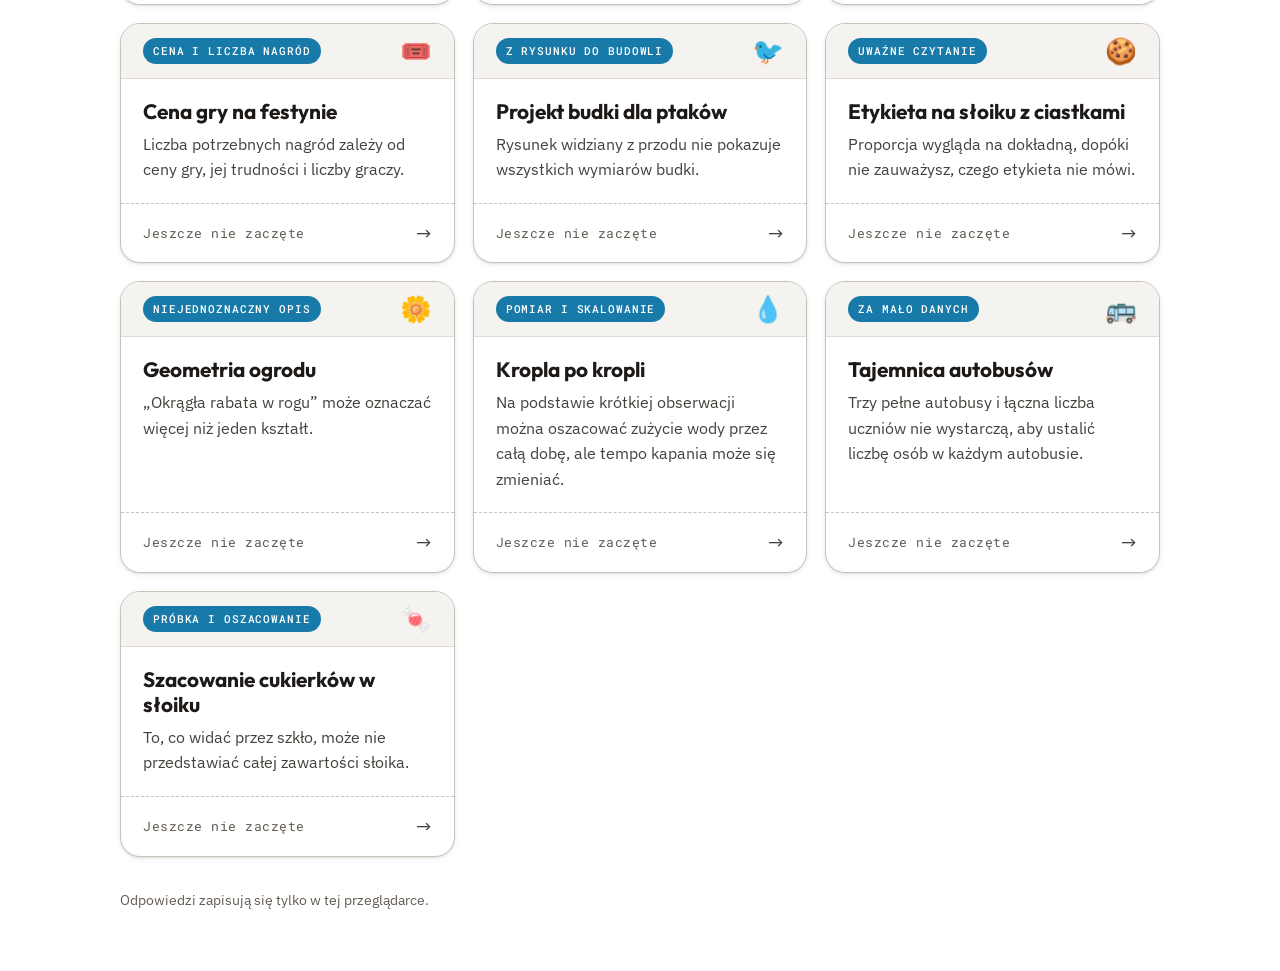
==== commit e322ce59: "style: edulab design system and humanized Polish copy Look (edustyl) - tokens.css from the edulab de" ====
--- a/index.html
+++ b/index.html
@@ -3,21 +3,37 @@
 <head>
   <meta charset="utf-8">
   <meta name="viewport" content="width=device-width, initial-scale=1">
-  <meta name="description" content="Interaktywne laboratorium rozwiązywania problemów metodą Pólyi dla ciekawych świata dzieci.">
+  <meta name="description" content="Zadania z brakującymi informacjami do rozwiązywania metodą Pólyi, dla dzieci ciekawych świata.">
+  <link rel="icon" type="image/svg+xml" href="favicon.svg?v=2">
+  <link rel="icon" type="image/png" sizes="32x32" href="favicon-32.png?v=2">
+  <link rel="icon" type="image/png" sizes="16x16" href="favicon-16.png?v=2">
+  <link rel="apple-touch-icon" sizes="180x180" href="apple-touch-icon.png?v=2">
+  <meta name="theme-color" content="#FFD500">
   <title>Laboratorium Problemów – Myśl jak Pólya</title>
-  <link rel="icon" href="favicon.svg" type="image/svg+xml">
+  <link rel="preconnect" href="https://fonts.googleapis.com">
+  <link rel="preconnect" href="https://fonts.gstatic.com" crossorigin>
+  <link rel="stylesheet" href="https://fonts.googleapis.com/css2?family=Outfit:wght@400;500;600;700;800&family=IBM+Plex+Sans:wght@400;500;600;700&family=Roboto+Mono:wght@400;500&display=swap">
+  <style>
+    @keyframes boot-reveal { to { visibility: visible; } }
+    html:not(.app-ready) body { visibility: hidden; animation: boot-reveal 0s 4s forwards; }
+    @media print { html:not(.app-ready) body { visibility: visible; animation: none; } }
+  </style>
+  <noscript><style>html:not(.app-ready) body { visibility: visible; animation: none; }</style></noscript>
+  <link rel="stylesheet" href="tokens.css">
   <link rel="stylesheet" href="styles.css">
 </head>
-<body>
-  <header class="site-header">
-    <a class="brand" href="#" id="homeLink" aria-label="Strona główna Laboratorium Problemów">
-      <span class="brand-mark" aria-hidden="true">?</span>
-      <span id="brandName">Laboratorium Problemów</span>
-    </a>
-    <div class="header-actions">
-      <p class="header-note" id="headerNote">Prawdziwe problemy. Rozsądne założenia. Wiele dobrych odpowiedzi.</p>
-      <a class="header-guide" id="guideLink" href="guide.html">Poradnik</a>
-      <div class="language-switch" role="group" aria-label="Wybór języka" id="languageSwitch">
+<body class="edu">
+  <header class="edu-header">
+    <div class="edu-header-inner">
+      <a class="edu-brand" href="#" id="homeLink" aria-label="Strona główna Laboratorium Problemów">
+        <img class="edu-logo" src="assets/edulab-mark-ink.png" alt="">
+        <span class="edu-wordmark">edulab</span>
+      </a>
+      <nav class="edu-nav" aria-label="Nawigacja">
+        <a href="#" id="appLink" aria-current="page">Zadania</a>
+        <a href="guide.html" id="guideLink">Poradnik</a>
+      </nav>
+      <div class="edu-seg" role="group" aria-label="Wybór języka" id="languageSwitch">
         <button type="button" data-language="pl" aria-pressed="true">PL</button>
         <button type="button" data-language="en" aria-pressed="false">EN</button>
       </div>
@@ -27,7 +43,7 @@
   <main id="app" tabindex="-1"></main>
 
   <noscript>
-    <p class="noscript">Laboratorium Problemów potrzebuje JavaScriptu, aby zapisywać i wspierać Twoje rozumowanie.</p>
+    <p class="noscript">Laboratorium Problemów działa tylko z włączonym JavaScriptem.</p>
   </noscript>
 
   <script src="data.js"></script>
--- a/tokens.css
+++ b/tokens.css
@@ -0,0 +1,191 @@
+/* ============================================================
+   edulab - Colors & Type foundation
+   Fonts (Outfit, IBM Plex Sans, Roboto Mono) load from Google Fonts
+   via the <link> tags in tokens/head.html - paste that into <head>.
+   No @import here: it chains requests and blocks rendering.
+   ============================================================ */
+
+:root {
+  /* ---- Brand fonts ---- */
+  --font-display: 'Outfit', 'IBM Plex Sans', system-ui, sans-serif;
+  --font-sans:    'IBM Plex Sans', system-ui, -apple-system, sans-serif;
+  --font-mono:    'Roboto Mono', ui-monospace, 'SF Mono', Menlo, monospace;
+
+  /* ============================================================
+     RAW COLOR TOKENS
+     ============================================================ */
+
+  /* Paper - page background is white; the stone steps are bands / wells.
+     Warm neutral grey (no yellow cast) so yellow and the colour blocks stay the
+     loudest thing on the page. Stone v2 (2026-10-10) replaced the cream sand
+     (#FBF7E6 / #F5EDCB), which at 1.07:1 on white did not read as a surface. */
+  --paper:    #FFFFFF;   /* page background (white)                       */
+  --paper-2:  #F5F3F0;   /* stone band: alternating sections, card heads   */
+  --paper-3:  #EAE6E0;   /* deepest stone: wells, table heads, bar tracks  */
+  --surface:  #FFFFFF;   /* cards & sheets                                */
+
+  /* Ink - warm near-black text & lines */
+  --ink:      #1C1917;   /* primary text                                    */
+  --ink-2:    #44403C;   /* secondary text, 10.3:1 on white                 */
+  --ink-3:    #625B53;   /* muted / placeholder: >= 4.5:1 on every paper step */
+  --line:     #E0DBD3;   /* hairline: dividers, table rows, card heads      */
+  --line-2:   #C9C2B7;   /* stronger: card contours, section rules          */
+  --line-strong: #857C69;/* control boundaries (inputs, ghost buttons,
+                            answer options): >= 3:1 on paper steps (WCAG 1.4.11) */
+
+  /* ---- Brand: Yellow main · Blue + Green secondary · Red danger ----
+     Plain saturated colours. The base colour (--blue) is for large fills,
+     illustrations and large text (>= 24px, or 19px bold). "-soft" is the
+     solid fill for chips and panels that carry small text: it is the
+     AA shade (= "-600"), so its "-ink" (white; dark ink on yellow) reaches
+     4.5:1. A colour used AS text goes only on white and uses "-600".
+     Never colour-on-colour (no green text on green).
+     Gate: python3 scripts/check-contrast.py */
+
+  /* Yellow - primary (buttons, progress, values on dark panels) */
+  --yellow:      #FFD500;
+  --yellow-600:  #F0C800;  /* hover / press          */
+  --yellow-soft: #FFD500;  /* chip / panel fill      */
+  --yellow-ink:  #1C1917;  /* text on yellow         */
+
+  /* Blue - secondary (panels, chips, correct / selected state) */
+  --blue:      #1E8FC2;
+  --blue-600:  #177AA8;
+  --blue-soft: #177AA8;   /* = blue-600, white text 4.8:1 */
+  --blue-ink:  #FFFFFF;
+
+  /* Green - secondary support (chips, success) */
+  --green:      #00A651;
+  --green-600:  #078342;  /* hover / press, AA text shade */
+  --green-soft: #078342;  /* = green-600, white text 4.9:1 */
+  --green-ink:  #FFFFFF;
+
+  /* Red - danger / important / wrong (use sparingly) */
+  --red:      #E5322D;
+  --red-600:  #C92823;
+  --red-soft: #C92823;   /* = red-600, white text 5.5:1 */
+  --red-ink:  #FFFFFF;
+
+  /* Legacy role aliases - older edulab apps use these names */
+  --marigold: var(--yellow); --marigold-600: var(--yellow-600); --marigold-soft: var(--yellow-soft); --marigold-ink: var(--yellow-ink);
+  --teal:     var(--blue);   --teal-600:     var(--blue-600);   --teal-soft:     var(--blue-soft);   --teal-ink:     var(--blue-ink);
+  --sky:      var(--green);                                     --sky-soft:      var(--green-soft);  --sky-ink:      var(--green-ink);
+  --coral:    var(--red);    --coral-600:    var(--red-600);    --coral-soft:    var(--red-soft);    --coral-ink:    var(--red-ink);
+
+  /* Play palette - subject/category colours in the kids app */
+  --play-sun:    #FFD500;
+  --play-grass:  #00A651;
+  --play-berry:  #C6478B;
+  --play-grape:  #7A5AC2;
+  --play-sky:    #1E8FC2;
+  --play-coral:  #E5322D;
+
+  /* ---- Semantic ---- */
+  --success:      #00A651;  --success-soft: #078342;  --success-ink: #FFFFFF;
+  --warning:      #FFD500;  --warning-soft: #FFD500;  --warning-ink: #1C1917;
+  --danger:       #E5322D;  --danger-soft:  #C92823;  --danger-ink:  #FFFFFF;
+  --info:         #1E8FC2;  --info-soft:    #177AA8;  --info-ink:    #FFFFFF;
+
+  /* ---- Functional aliases ---- */
+  --bg:        var(--paper);
+  --fg:        var(--ink);
+  --fg-muted:  var(--ink-2);
+  --primary:   var(--yellow);
+  --on-primary:#1C1917;      /* dark text on yellow */
+  /* White gap + ink band: >= 3:1 on paper, sand, yellow and every chip fill.
+     Pair with `outline: 3px solid transparent` so forced-colours mode still shows focus. */
+  --focus-ring: 0 0 0 2px var(--paper), 0 0 0 5px var(--ink);
+  /* Range-slider track */
+  --track: color-mix(in srgb, var(--ink) 24%, transparent);
+
+  /* ============================================================
+     SPACING  (4pt base)
+     ============================================================ */
+  --sp-1: 4px;  --sp-2: 8px;  --sp-3: 12px; --sp-4: 16px;
+  --sp-5: 20px; --sp-6: 24px; --sp-8: 32px; --sp-10: 40px;
+  --sp-12: 48px; --sp-16: 64px; --sp-20: 80px; --sp-24: 96px;
+
+  /* ---- Radii (friendly, generous) ---- */
+  --r-xs: 6px; --r-sm: 10px; --r-md: 14px; --r-lg: 20px; --r-xl: 28px; --r-pill: 999px;
+
+  /* ---- Elevation - warm, low, soft ---- */
+  --shadow-sm: 0 1px 2px rgba(33,30,26,.10), 0 2px 6px rgba(33,30,26,.06);
+  --shadow-md: 0 6px 18px rgba(33,30,26,.12), 0 1px 3px rgba(33,30,26,.08);
+  --shadow-lg: 0 16px 40px rgba(33,30,26,.12), 0 3px 8px rgba(33,30,26,.06);
+  --shadow-primary:  0 8px 22px color-mix(in srgb, var(--yellow) 30%, transparent);
+  --shadow-marigold: var(--shadow-primary);   /* legacy alias */
+
+  /* ============================================================
+     TYPE SCALE (semantic sizes)
+     ============================================================ */
+  --display-font:  clamp(48px, 6vw, 72px);
+  --h1: 44px; --h2: 33px; --h3: 25px; --h4: 19px;
+  --body-lg: 18px; --body: 16px; --body-sm: 14px;
+  --caption: 13px; --overline: 12px;
+}
+
+/* ============================================================
+   SEMANTIC ELEMENT STYLES
+   Apply via element selectors or .edu-prose wrapper.
+   Element defaults are wrapped in :where(.edu) (zero specificity) so any
+   single class wins: <p class="edu-overline">, <p class="edu-small">,
+   <h1 class="app-title"> keep their own font/size instead of the element default.
+   ============================================================ */
+
+.edu-display, :where(.edu) h1.display {
+  font-family: var(--font-display);
+  font-weight: 700;
+  font-size: var(--display-font);
+  line-height: 1.02;
+  letter-spacing: -0.025em;
+  color: var(--ink);
+}
+:where(.edu) h1, .edu-h1 {
+  font-family: var(--font-display);
+  font-weight: 700; font-size: var(--h1);
+  line-height: 1.06; letter-spacing: -0.02em; color: var(--ink);
+}
+:where(.edu) h2, .edu-h2 {
+  font-family: var(--font-display);
+  font-weight: 700; font-size: var(--h2);
+  line-height: 1.12; letter-spacing: -0.015em; color: var(--ink);
+}
+:where(.edu) h3, .edu-h3 {
+  font-family: var(--font-display);
+  font-weight: 700; font-size: var(--h3);
+  line-height: 1.2; letter-spacing: -0.01em; color: var(--ink);
+}
+:where(.edu) h4, .edu-h4 {
+  font-family: var(--font-sans);
+  font-weight: 700; font-size: var(--h4);
+  line-height: 1.3; color: var(--ink);
+}
+:where(.edu) p, .edu-p, .edu-body {
+  font-family: var(--font-sans);
+  font-weight: 400; font-size: var(--body);
+  line-height: 1.6; color: var(--ink-2);
+}
+.edu-body-lg { font-family: var(--font-sans); font-size: var(--body-lg); line-height: 1.6; color: var(--ink-2); }
+.edu-small  { font-family: var(--font-sans); font-size: var(--body-sm); line-height: 1.5; color: var(--ink-2); }
+.edu-caption{ font-family: var(--font-sans); font-size: var(--caption); line-height: 1.45; color: var(--ink-3); }
+
+/* Overline - mono, tracked; functional labels only (never above page/section titles) */
+.edu-overline {
+  font-family: var(--font-mono);
+  font-weight: 500; font-size: var(--overline);
+  letter-spacing: 0.14em; text-transform: uppercase;
+  color: var(--ink);
+}
+:where(.edu) code, .edu-mono {
+  font-family: var(--font-mono);
+  font-size: 0.92em; color: var(--ink);
+  background: var(--paper-3); padding: 0.12em 0.4em; border-radius: var(--r-xs);
+}
+
+/* Solid colour blocks (callouts, stat cards, chips): set background: var(--X-soft) and
+   color: var(--X-ink) on the block, add .edu-block, and every heading/paragraph inside
+   inherits that text colour instead of the default ink. */
+.edu-block, .edu-block h1, .edu-block h2, .edu-block h3, .edu-block h4, .edu-block p,
+.edu-block li, .edu-block small { color: inherit; }
+
+body.edu { background: var(--paper); color: var(--ink); font-family: var(--font-sans); }
--- a/styles.css
+++ b/styles.css
@@ -1,79 +1,17 @@
-@import url('https://fonts.googleapis.com/css2?family=Atkinson+Hyperlegible:wght@400;700&family=Fraunces:opsz,wght@9..144,650;9..144,750&display=swap');
-
-/* ─── Tokens ─── */
-:root {
-  --font-body: "Atkinson Hyperlegible", system-ui, sans-serif;
-  --font-display: "Fraunces", Georgia, serif;
-
-  --paper: #f7f3e8;
-  --surface: #fffdf8;
-  --surface-alt: #faf7f0;
-  --field: #ffffff;
-  --tab: #e9e2d6;
-  --hover: #f1ebdf;
-  --ink: #25221d;
-  --body-text: #464038;
-  --muted: #686156;
-  --line: #ded5c5;
-  --on-dark: #ffffff;
-  --on-dark-muted: #d8d1c5;
-  --shadow-tint: #443420;
-
-  --orange: #e76f35;
-  --primary: #c2531f;
-  --orange-dark: #a73e16;
-  --orange-soft: #ffe2cc;
-  --orange-line: #efc6a5;
-  --orange-ink: #6d321c;
-  --blue: #176b87;
-  --blue-ink: #0e566d;
-  --blue-deep: #174b5b;
-  --blue-soft: #dff1f3;
-  --green: #377a4b;
-  --green-ink: #245535;
-  --green-on-dark: #aee3b8;
-  --green-soft: #e1f1df;
-  --violet: #70549a;
-  --violet-ink: #554174;
-  --violet-soft: #eee6f8;
-  --yellow: #f2c94c;
-  --yellow-ink: #55450d;
-  --yellow-soft: #fff4c4;
-
-  --focus: var(--blue);
-  --shadow: 0 16px 45px color-mix(in srgb, var(--shadow-tint) 10%, transparent);
-  --shadow-soft: 0 5px 20px color-mix(in srgb, var(--shadow-tint) 6%, transparent);
-  --radius: 22px;
-}
+/* edulab look: every value comes from tokens.css (the edulab design system). No raw colours here. */
 
 /* ─── Base ─── */
 * { box-sizing: border-box; }
 
 html { scroll-behavior: smooth; }
 
-body {
-  margin: 0;
-  min-width: 320px;
-  background:
-    radial-gradient(circle at 12% 8%, color-mix(in srgb, var(--yellow) 22%, transparent), transparent 22rem),
-    radial-gradient(circle at 92% 28%, color-mix(in srgb, var(--blue) 12%, transparent), transparent 25rem),
-    var(--paper);
-  color: var(--ink);
-  font-family: var(--font-body);
-  font-size: 18px;
-  line-height: 1.55;
-}
-
-button, textarea, input, select { font: inherit; }
-button { color: inherit; }
-button, a, select { -webkit-tap-highlight-color: transparent; }
-
-:focus-visible {
-  outline: 3px solid var(--focus);
-  outline-offset: 3px;
-}
-
-[tabindex="-1"]:focus { outline: none; }
+body.edu { margin: 0; min-width: 320px; font-size: var(--body-lg); line-height: 1.6; }
+
+button, textarea, input, select { font: inherit; color: inherit; }
+button, a { -webkit-tap-highlight-color: transparent; }
+
+:focus-visible { outline: 3px solid transparent; outline-offset: 2px; box-shadow: var(--focus-ring); }
+[tabindex="-1"]:focus { outline: none; box-shadow: none; }
 
 .visually-hidden {
   position: absolute;
@@ -84,280 +22,212 @@
   white-space: nowrap;
 }
 
-/* ─── Header ─── */
-.site-header {
-  position: sticky;
-  top: 0;
-  z-index: 10;
-  display: flex;
-  align-items: center;
-  justify-content: space-between;
-  gap: 20px;
-  min-height: 68px;
-  padding: 10px max(20px, calc((100vw - 1180px) / 2));
-  border-bottom: 1px solid color-mix(in srgb, var(--line) 85%, transparent);
-  background: color-mix(in srgb, var(--paper) 90%, transparent);
-  backdrop-filter: blur(12px);
-}
-
-.brand {
-  display: inline-flex;
-  align-items: center;
-  gap: 10px;
-  color: var(--ink);
-  font-family: var(--font-display);
-  font-size: 1.2rem;
-  font-weight: 750;
-  text-decoration: none;
-}
-
-.brand-mark {
-  display: grid;
-  width: 38px;
-  height: 38px;
-  place-items: center;
-  border-radius: 13px 13px 13px 4px;
-  background: var(--orange);
-  color: var(--on-dark);
-  font-family: var(--font-body);
-  font-weight: 700;
-}
-
-.header-note { margin: 0; color: var(--muted); font-size: .9rem; }
-.header-actions { display: flex; align-items: center; gap: 18px; }
-.header-guide { color: var(--blue); font-size: .86rem; font-weight: 700; text-decoration: none; white-space: nowrap; }
-.header-guide:hover { text-decoration: underline; text-underline-offset: 3px; }
-.language-switch { display: flex; padding: 3px; border: 1px solid var(--line); border-radius: 99px; background: var(--surface); }
-.language-switch button { min-width: 38px; border: 0; border-radius: 99px; background: transparent; padding: 5px 9px; color: var(--muted); cursor: pointer; font-size: .76rem; font-weight: 700; }
-.language-switch button[aria-pressed="true"] { background: var(--ink); color: var(--on-dark); }
+/* ─── Top menu ─── */
+.edu-header { position: sticky; top: 0; z-index: 50; width: 100%; background: var(--paper); border-bottom: 1px solid var(--line-2); }
+.edu-header-inner { display: flex; align-items: center; gap: var(--sp-3); max-width: 1100px; margin: 0 auto; padding: var(--sp-2) 30px; }
+.edu-brand { display: inline-flex; align-items: center; color: var(--ink); text-decoration: none; border-radius: var(--r-sm); }
+.edu-logo { display: block; width: 64px; height: 64px; margin-right: -6px; }
+.edu-wordmark { font-family: var(--font-display); font-size: 22px; font-weight: 700; letter-spacing: -.02em; }
+.edu-nav { display: flex; gap: var(--sp-1); margin-left: auto; }
+.edu-nav a { padding: var(--sp-2) var(--sp-3); border-radius: var(--r-pill); color: var(--ink-2); font-weight: 600; text-decoration: none; white-space: nowrap; transition: background-color .15s ease; }
+.edu-nav a:hover { background: var(--paper-2); }
+.edu-nav a[aria-current="page"] { background: var(--yellow); color: var(--yellow-ink); }
+
+.edu-seg { display: inline-flex; gap: 2px; padding: 3px; border-radius: var(--r-pill); background: var(--paper-2); }
+.edu-seg button { padding: 6px 12px; border: 0; border-radius: var(--r-pill); background: transparent; color: var(--ink-2); font-family: var(--font-sans); font-size: var(--body-sm); font-weight: 600; cursor: pointer; }
+.edu-seg button[aria-pressed="true"] { background: var(--yellow); color: var(--yellow-ink); }
+
+/* ─── Page head ─── */
+.page { display: block; padding: 0; }
+.page:focus { outline: none; }
+.page-head { max-width: 1100px; margin: 0 auto; padding: 44px 30px 52px; text-align: left; }
+.app-title { margin: 0 0 14px; color: var(--ink); font-family: var(--font-display); font-size: clamp(2.3rem, 5vw, 3.3rem); font-weight: 800; letter-spacing: -.025em; line-height: 1.05; }
+.title-emoji { font-size: .8em; }
+.edu-lead { margin: 0; color: var(--ink-2); font-size: 1.15rem; line-height: 1.6; }
+.back-button { display: inline-flex; margin: 0 0 var(--sp-4); padding: var(--sp-1) 0; border: 0; background: transparent; color: var(--ink-2); font-weight: 600; cursor: pointer; border-radius: var(--r-xs); }
+.back-button:hover { color: var(--ink); text-decoration: underline; text-underline-offset: 3px; }
+
+/* ─── Section bands ─── */
+.sec { margin: 0; padding: 52px 0 60px; border-top: 1px solid var(--line); }
+.sec:nth-of-type(odd) { background: var(--paper-2); }
+.sec > .wrap { max-width: 1100px; margin: 0 auto; padding: 0 30px; }
+.sec-head { display: flex; align-items: center; gap: 14px; margin-bottom: 26px; }
+.sec-head h2 { margin: 0; }
+.sec-head::after { content: ""; flex: 1; height: 1px; background: var(--line-2); }
+.sec-lead { margin: -10px 0 var(--sp-6); }
+
+/* ─── Cards ─── */
+.card { display: flex; flex-direction: column; overflow: hidden; border: 1px solid var(--line-2); border-radius: var(--r-lg); background: var(--surface); box-shadow: var(--shadow-sm); }
+.card-head { display: flex; align-items: center; justify-content: space-between; gap: 10px; padding: 14px 22px; border-bottom: 1px solid var(--line); background: var(--paper-2); }
+.card-head h2, .card-head h3 { margin: 0; }
+.card-head h3 { display: flex; align-items: center; gap: 10px; font-size: 22px; }
+.card-head .edu-overline { margin: 0; }
+.card-body { flex: 1; padding: 20px 22px; }
+.card-body > :first-child { margin-top: 0; }
+.card-body > :last-child { margin-bottom: 0; }
+.card-foot { display: flex; align-items: center; justify-content: space-between; gap: 10px; padding: 14px 22px; border-top: 1px dashed var(--line-2); }
+.card-meta { color: var(--ink-3); font-family: var(--font-mono); font-size: var(--caption); letter-spacing: .04em; }
+.card-go { color: var(--ink-2); font-size: 1.2rem; }
+
+.chip { display: inline-flex; align-items: center; padding: 4px 10px; border-radius: var(--r-pill); font-family: var(--font-mono); font-size: 11px; font-weight: 500; letter-spacing: .08em; text-transform: uppercase; }
+.chip--blue { background: var(--blue-soft); color: var(--blue-ink); }
+.chip--green { background: var(--green-soft); color: var(--green-ink); }
+.chip--yellow { background: var(--yellow-soft); color: var(--yellow-ink); }
+
+.callout { margin: var(--sp-5) 0; padding: var(--sp-4) var(--sp-5); border-radius: var(--r-md); }
+.callout > :first-child { margin-top: 0; }
+.callout > :last-child { margin-bottom: 0; }
+.callout p { margin: var(--sp-1) 0 0; }
+.callout .edu-overline { color: inherit; }
+.callout--yellow { background: var(--yellow-soft); color: var(--yellow-ink); }
+.callout--blue { background: var(--blue-soft); color: var(--blue-ink); }
+.callout--green { background: var(--green-soft); color: var(--green-ink); }
+.callout--red { background: var(--red-soft); color: var(--red-ink); }
 
 /* ─── Home ─── */
-.shell { width: min(1180px, calc(100% - 36px)); margin: 0 auto; padding: 52px 0 80px; }
-.shell:focus { outline: none; }
-.shell--work { width: min(1040px, calc(100% - 36px)); }
-
-.hero { display: grid; grid-template-columns: minmax(0, 1.35fr) minmax(280px, .65fr); gap: 28px; align-items: stretch; }
-.hero-copy, .method-card, .panel, .summary-card { border: 1px solid var(--line); border-radius: var(--radius); background: var(--surface); box-shadow: var(--shadow); }
-.hero-copy { padding: clamp(30px, 5vw, 62px); }
-
-.eyebrow {
-  margin: 0 0 10px;
-  color: var(--orange-dark);
-  font-size: .78rem;
-  font-weight: 700;
-  letter-spacing: .11em;
-  text-transform: uppercase;
-}
-
-h1, h2, h3 { font-family: var(--font-display); line-height: 1.08; }
-h1 { max-width: 760px; margin: 0; font-size: clamp(2.55rem, 7vw, 5.5rem); letter-spacing: -.045em; }
-.hero-lead { max-width: 680px; margin: 24px 0 0; color: var(--muted); font-size: 1.16rem; }
-
-.method-card { display: flex; flex-direction: column; justify-content: center; padding: 30px; background: var(--ink); color: var(--on-dark); }
-.method-card h2 { margin: 0 0 20px; font-size: 1.5rem; }
-.method-list { display: grid; gap: 15px; margin: 0; padding: 0; list-style: none; }
-.method-list li { display: grid; grid-template-columns: 36px 1fr; gap: 11px; align-items: center; }
-.method-list span { display: grid; width: 36px; height: 36px; place-items: center; border-radius: 50%; background: var(--yellow); color: var(--ink); font-weight: 700; }
-.method-list strong { display: block; }
-.method-list small { display: block; color: var(--on-dark-muted); }
-
-.intro-strip { display: flex; gap: 13px; align-items: flex-start; margin: 28px 0 42px; padding: 18px 22px; border: 1px dashed var(--orange); border-radius: 16px; background: var(--orange-soft); color: var(--orange-ink); }
-.intro-strip strong { display: block; }
-.intro-strip p { margin: 2px 0 0; }
-.spark { font-size: 1.5rem; line-height: 1.2; }
-
-.section-heading { display: flex; align-items: end; justify-content: space-between; gap: 20px; margin-bottom: 20px; }
-.section-heading h2 { margin: 0; font-size: clamp(1.8rem, 4vw, 2.7rem); }
-.section-heading p { max-width: 480px; margin: 0; color: var(--muted); }
+.method-grid { display: grid; grid-template-columns: repeat(4, minmax(0, 1fr)); gap: 18px; margin: 0; padding: 0; list-style: none; }
+.method-grid h3 { margin: 0 0 var(--sp-2); font-size: var(--h4); font-family: var(--font-display); }
+.method-grid p { margin: 0; font-size: var(--body-sm); }
 
 .problem-grid { display: grid; grid-template-columns: repeat(auto-fill, minmax(min(300px, 100%), 1fr)); gap: 18px; }
-.problem-card {
-  display: flex;
-  min-height: 245px;
-  flex-direction: column;
-  align-items: flex-start;
-  padding: 23px;
-  border: 1px solid var(--line);
-  border-radius: 19px;
-  background: var(--surface);
-  box-shadow: var(--shadow-soft);
-  cursor: pointer;
-  text-align: left;
-  transition: transform .18s ease, box-shadow .18s ease, border-color .18s ease;
-}
-.problem-card:hover { transform: translateY(-4px); border-color: var(--orange); box-shadow: var(--shadow); }
-.problem-card .emoji { font-size: 2rem; }
-.problem-card h3 { margin: 16px 0 8px; font-size: 1.3rem; }
-.problem-card p { margin: 0; color: var(--muted); font-size: .95rem; }
-.problem-card footer { display: flex; flex-wrap: wrap; align-items: center; justify-content: space-between; gap: 8px; width: 100%; margin-top: auto; padding-top: 18px; }
-.tag { display: inline-flex; align-items: center; border-radius: 99px; padding: 4px 10px; background: var(--blue-soft); color: var(--blue-ink); font-size: .77rem; font-weight: 700; }
-.saved { color: var(--green); font-size: .78rem; font-weight: 700; }
+.problem-card { padding: 0; color: var(--ink); text-align: left; cursor: pointer; transition: border-color .15s ease, box-shadow .15s ease; }
+.problem-card:hover { border-color: var(--line-strong); box-shadow: var(--shadow-md); }
+.problem-card .card-head { width: 100%; }
+.problem-card .card-body { display: flex; flex-direction: column; gap: var(--sp-2); width: 100%; }
+.problem-card .card-foot { width: 100%; }
+.problem-card .emoji { font-size: 1.6rem; line-height: 1; }
+.problem-title { font-family: var(--font-display); font-size: 1.3rem; font-weight: 700; line-height: 1.2; }
+.problem-teaser { color: var(--ink-2); font-size: var(--body); }
 
 /* ─── Workspace ─── */
-.back-button, .text-button, .secondary-button, .primary-button, .step-tab, .approach-button {
-  border: 0;
-  cursor: pointer;
-}
-.back-button, .text-button { background: transparent; color: var(--blue); font-weight: 700; }
-.back-button { display: inline-flex; gap: 8px; margin-bottom: 22px; padding: 5px 0; }
-
-.problem-banner { display: grid; grid-template-columns: auto 1fr; gap: 18px; align-items: start; margin-bottom: 22px; padding: 24px 28px; border: 1px solid var(--orange-line); border-radius: var(--radius); background: var(--orange-soft); }
-.problem-banner .emoji { font-size: 2.5rem; line-height: 1; }
-.problem-banner h1 { margin: 1px 0 8px; font-size: clamp(1.8rem, 5vw, 3.1rem); }
-.problem-banner p { margin: 0; color: var(--orange-ink); }
-
-.steps { display: grid; grid-template-columns: repeat(4, 1fr); gap: 10px; margin: 0 0 12px; padding: 0; list-style: none; }
+.sec--work { padding-top: 36px; }
+.steps { display: grid; grid-template-columns: repeat(4, 1fr); gap: 4px; margin: 0; padding: 4px; border-radius: var(--r-pill); background: var(--paper-3); list-style: none; }
 .steps li { display: flex; }
-.step-tab { position: relative; width: 100%; padding: 14px 10px; border-radius: 14px; background: var(--tab); color: var(--muted); font-weight: 700; text-align: center; }
-.step-tab[aria-current="step"] { background: var(--ink); color: var(--on-dark); }
-.step-tab.is-done::after { content: "✓"; margin-left: 7px; color: var(--green); }
-.step-tab[aria-current="step"].is-done::after { color: var(--green-on-dark); }
-
-.progress { --progress: 0%; height: 8px; overflow: hidden; border-radius: 99px; background: var(--tab); }
-.progress-bar { display: block; width: var(--progress); height: 100%; border-radius: inherit; background: var(--green); transition: width .25s ease; }
-.progress-label { margin: 6px 0 18px; color: var(--muted); font-size: .85rem; }
-
-.panel { padding: clamp(24px, 5vw, 46px); }
-.step-kicker { display: inline-flex; align-items: center; gap: 9px; margin-bottom: 10px; color: var(--blue); font-weight: 700; }
-.step-number { display: grid; width: 30px; height: 30px; place-items: center; border-radius: 50%; background: var(--blue); color: var(--on-dark); }
-.panel h2 { margin: 0; font-size: clamp(1.75rem, 4vw, 2.6rem); }
-.step-purpose { max-width: 720px; margin: 12px 0 26px; color: var(--muted); }
-
-.coach-card { margin: 20px 0; padding: 22px; border-left: 5px solid var(--blue); border-radius: 5px 15px 15px 5px; background: var(--blue-soft); }
-.coach-label { margin: 0 0 5px; color: var(--blue-ink); font-size: .75rem; font-weight: 700; letter-spacing: .1em; text-transform: uppercase; }
-.coach-question { margin: 0; color: var(--blue-deep); font-size: 1.13rem; font-weight: 700; }
-
-label, .approach-fieldset legend { display: block; margin: 22px 0 8px; font-weight: 700; }
-.approach-fieldset { margin: 0; padding: 0; border: 0; }
-.approach-fieldset legend { padding: 0; }
-textarea, input[type="text"], select {
-  width: 100%;
-  border: 2px solid var(--line);
-  border-radius: 14px;
-  background: var(--field);
-  color: var(--ink);
-  padding: 14px 16px;
-}
-textarea { min-height: 145px; resize: vertical; line-height: 1.5; }
-textarea:focus, input:focus, select:focus { border-color: var(--blue); outline: 3px solid color-mix(in srgb, var(--blue) 16%, transparent); }
-.field-note { margin: 7px 0 0; color: var(--muted); font-size: .88rem; }
-
-.nudge { margin-top: 15px; padding: 16px 18px; border-radius: 13px; background: var(--yellow-soft); color: var(--yellow-ink); }
+.step-tab { display: inline-flex; align-items: center; justify-content: center; gap: var(--sp-2); width: 100%; padding: 10px 12px; border: 0; border-radius: var(--r-pill); background: transparent; color: var(--ink-2); font-weight: 600; cursor: pointer; transition: background-color .15s ease; }
+.step-tab:hover { background: var(--paper-2); }
+.step-tab[aria-current="step"] { background: var(--yellow); color: var(--yellow-ink); }
+.step-index { font-family: var(--font-mono); font-size: var(--caption); }
+.step-tab.is-done::after { content: "✓"; color: var(--green-600); font-weight: 700; }
+.step-tab[aria-current="step"].is-done::after { color: var(--yellow-ink); }
+
+.progress-row { display: flex; align-items: center; gap: var(--sp-4); margin: var(--sp-4) 0 var(--sp-6); }
+.progress { --progress: 0%; flex: 1; height: 10px; overflow: hidden; border: 1px solid var(--line-strong); border-radius: var(--r-pill); background: var(--surface); }
+.progress-bar { display: block; width: var(--progress); height: 100%; background: var(--yellow); transition: width .25s ease; }
+.edu-mono-label { margin: 0; color: var(--ink-2); font-family: var(--font-mono); font-size: var(--caption); letter-spacing: .04em; white-space: nowrap; }
+
+.panel h2 { margin: 0; font-size: var(--h2); }
+.step-purpose { margin: var(--sp-2) 0 var(--sp-5); }
+.coach-question { margin: var(--sp-1) 0 0; font-size: 1.1rem; font-weight: 600; }
+
+.field { margin: var(--sp-5) 0 0; }
+.field > label, .approach-fieldset legend { display: block; margin-bottom: var(--sp-2); padding: 0; color: var(--ink); font-family: var(--font-mono); font-size: 12px; font-weight: 500; letter-spacing: .1em; text-transform: uppercase; }
+.approach-fieldset { margin-inline: 0; padding: 0; border: 0; }
+.input { width: 100%; padding: 11px 14px; border: 1px solid var(--line-strong); border-radius: var(--r-sm); background: var(--surface); color: var(--ink); }
+textarea.input { min-height: 140px; resize: vertical; line-height: 1.5; }
+.input::placeholder { color: var(--ink-3); }
+.field-note { margin: var(--sp-2) 0 0; color: var(--ink-3); font-size: var(--body-sm); }
+
+.approach-grid { display: grid; grid-template-columns: repeat(auto-fit, minmax(min(170px, 100%), 1fr)); gap: 10px; }
+.opt { padding: 12px 14px; border: 1px solid var(--line-strong); border-radius: var(--r-md); background: var(--surface); color: var(--ink); font-weight: 600; cursor: pointer; transition: background-color .15s ease; }
+.opt:hover { background: var(--paper-2); }
+.opt.is-selected { border-color: var(--blue-soft); background: var(--blue-soft); color: var(--blue-ink); }
+
+.scenario-grid { display: grid; grid-template-columns: 1fr 1fr; gap: 18px; margin-top: var(--sp-5); }
+.scenario-card .field:first-child { margin-top: 0; }
+.scenario-card textarea.input { min-height: 96px; }
+
+.text-button { display: inline-flex; margin-top: var(--sp-4); padding: var(--sp-1) 0; border: 0; background: transparent; color: var(--ink-2); font-weight: 600; text-decoration: underline; text-underline-offset: 3px; cursor: pointer; border-radius: var(--r-xs); }
+.text-button:hover { color: var(--ink); }
+.nudge { margin-top: var(--sp-3); }
 .nudge[hidden] { display: none; }
-.text-button { padding: 9px 0; }
-
-.coach-response { margin-top: 18px; padding: 17px 19px; border-radius: 14px; background: var(--green-soft); color: var(--green-ink); }
-.coach-response strong { display: block; margin-bottom: 3px; }
-
-.approach-grid { display: grid; grid-template-columns: repeat(auto-fit, minmax(min(170px, 100%), 1fr)); gap: 10px; }
-.approach-button { padding: 13px 9px; border: 2px solid var(--line); border-radius: 13px; background: var(--field); font-weight: 700; }
-.approach-button.is-selected { border-color: var(--blue); background: var(--blue-soft); color: var(--blue-ink); }
-
-.scenario-grid { display: grid; grid-template-columns: 1fr 1fr; gap: 18px; }
-.scenario-card { padding: 20px; border: 1px solid var(--line); border-radius: 16px; background: var(--surface-alt); }
-.scenario-card h3 { display: flex; align-items: center; gap: 10px; margin: 0 0 5px; font-size: 1.25rem; }
-.scenario-letter { display: grid; width: 32px; height: 32px; place-items: center; border-radius: 10px; background: var(--violet-soft); color: var(--violet); font-family: var(--font-body); }
-.scenario-card label { font-size: .94rem; }
-.scenario-card textarea { min-height: 95px; }
-
-.panel-actions { display: flex; align-items: center; justify-content: space-between; gap: 12px; margin-top: 30px; padding-top: 22px; border-top: 1px solid var(--line); }
+.coach-check { display: flex; margin-top: var(--sp-4); }
+
+.btn-ghost { padding: 10px 20px; border: 1px solid var(--line-strong); border-radius: var(--r-pill); background: transparent; color: var(--ink); font-family: var(--font-display); font-weight: 600; cursor: pointer; transition: background-color .15s ease; }
+.btn-ghost:hover { background: var(--paper-2); }
+.btn-ghost:disabled { color: var(--ink-3); cursor: default; background: transparent; }
+.edu-btn { padding: 12px 22px; border: 0; border-radius: var(--r-pill); background: var(--yellow); color: var(--on-primary); font-family: var(--font-display); font-weight: 600; box-shadow: var(--shadow-primary); cursor: pointer; transition: transform .12s cubic-bezier(.32,.72,.32,1); }
+.edu-btn:hover { background: var(--yellow-600); }
+.edu-btn:active { transform: scale(.96); }
+
+.panel-actions .text-button { margin-top: 0; }
 .action-group { display: flex; gap: 10px; }
-.primary-button, .secondary-button { border-radius: 99px; padding: 12px 20px; font-weight: 700; }
-.primary-button { background: var(--primary); color: var(--on-dark); box-shadow: 0 7px 16px color-mix(in srgb, var(--orange-dark) 20%, transparent); }
-.primary-button:hover { background: var(--orange-dark); }
-.secondary-button { border: 1px solid var(--line); background: var(--field); }
-.secondary-button:hover { background: var(--hover); }
-.secondary-button:disabled { cursor: default; opacity: .55; }
-
-.summary-card { margin-top: 20px; padding: clamp(24px, 5vw, 44px); }
-.summary-card h2 { margin: 0 0 8px; font-size: 2rem; }
-.summary-card > p { margin-top: 0; color: var(--muted); }
-.reasoning-trail { display: grid; gap: 12px; margin: 25px 0; }
-.trail-item { padding: 17px 19px; border-left: 5px solid var(--violet); border-radius: 5px 14px 14px 5px; background: var(--violet-soft); }
-.trail-item strong { display: block; margin-bottom: 3px; color: var(--violet-ink); }
-.trail-item p { margin: 0; white-space: pre-wrap; }
-.empty-answer { color: var(--muted); font-style: italic; }
-
-.footer-note { margin: 38px 0 0; color: var(--muted); font-size: .88rem; text-align: center; }
-.footer-note + .footer-note { margin-top: 8px; }
-.footer-note--warn { color: var(--orange-dark); font-weight: 700; }
-.noscript { margin: 30px; padding: 20px; background: var(--orange-soft); }
+
+.summary-card { margin-top: var(--sp-6); }
+.reasoning-trail { display: grid; gap: var(--sp-3); margin-top: var(--sp-5); }
+.trail-item { padding: 14px 18px; border: 1px solid var(--line); border-radius: var(--r-md); background: var(--paper-2); }
+.trail-item .edu-overline { margin: 0 0 var(--sp-1); }
+.trail-item p { margin: 0; color: var(--ink); white-space: pre-wrap; }
+.trail-item .empty-answer { color: var(--ink-3); font-style: italic; }
+
+.footer-note { margin: var(--sp-8) 0 0; color: var(--ink-3); font-size: var(--body-sm); text-align: left; }
+.footer-note + .footer-note { margin-top: var(--sp-2); }
+.noscript { max-width: 1100px; margin: var(--sp-8) auto; padding: var(--sp-5) 30px; }
 
 /* ─── Guide ─── */
-.guide-shell { width: min(1120px, calc(100% - 36px)); margin: 0 auto; padding: 52px 0 90px; }
-.guide-hero { padding: clamp(30px, 6vw, 64px); border: 1px solid var(--line); border-radius: var(--radius); background: var(--surface); box-shadow: var(--shadow); }
-.guide-hero h1 { max-width: 850px; font-size: clamp(2.45rem, 6vw, 4.8rem); }
-.guide-hero > p:last-child { max-width: 720px; margin: 24px 0 0; color: var(--muted); font-size: 1.15rem; }
-.guide-layout { display: grid; grid-template-columns: 230px minmax(0, 1fr); gap: 28px; align-items: start; margin-top: 28px; }
-.guide-toc { position: sticky; top: 94px; padding: 22px; border: 1px solid var(--line); border-radius: 17px; background: var(--surface); }
-.guide-toc > p { margin: 0 0 11px; color: var(--orange-dark); font-size: .76rem; font-weight: 700; letter-spacing: .1em; text-transform: uppercase; }
-.guide-toc ol { display: grid; gap: 10px; margin: 0; padding-left: 23px; }
-.guide-toc li { color: var(--muted); font-size: .86rem; line-height: 1.35; }
-.guide-toc a { color: inherit; text-decoration: none; }
-.guide-toc a:hover { color: var(--blue); text-decoration: underline; text-underline-offset: 3px; }
+.guide-layout { display: grid; grid-template-columns: 240px minmax(0, 1fr); gap: 28px; align-items: start; }
+.guide-toc { position: sticky; top: 100px; }
+.guide-toc ol { display: grid; gap: 10px; margin: 0; padding-left: 20px; }
+.guide-toc li { color: var(--ink-3); font-size: var(--body-sm); line-height: 1.35; }
+.guide-toc a { color: var(--ink-2); text-decoration: none; border-radius: var(--r-xs); }
+.guide-toc a:hover { color: var(--ink); text-decoration: underline; text-underline-offset: 3px; }
 .guide-content { display: grid; gap: 22px; min-width: 0; }
-.guide-section { scroll-margin-top: 92px; padding: clamp(25px, 5vw, 46px); border: 1px solid var(--line); border-radius: var(--radius); background: var(--surface); box-shadow: var(--shadow-soft); }
-.guide-section-title { display: grid; grid-template-columns: 48px 1fr; gap: 15px; align-items: center; margin-bottom: 30px; }
-.guide-section-title > span { display: grid; width: 48px; height: 48px; place-items: center; border-radius: 50%; background: var(--orange); color: var(--on-dark); font-weight: 700; }
-.guide-section h2 { margin: 0; font-size: clamp(1.7rem, 4vw, 2.45rem); }
-.guide-section h3 { margin: 34px 0 9px; font-family: var(--font-display); font-size: 1.35rem; }
-.guide-section p { margin: 9px 0; color: var(--body-text); }
-.guide-section ul, .guide-section ol { margin: 11px 0 18px; padding-left: 27px; }
+.guide-section { scroll-margin-top: 100px; }
+.guide-section .card-head h2 { font-size: var(--h3); }
+.guide-section .card-body { padding: 26px 28px 30px; }
+.guide-section h3 { margin: 30px 0 var(--sp-2); font-size: var(--h4); }
+.guide-section .card-body > h3:first-child { margin-top: 0; }
+.guide-section p { margin: 9px 0; }
+.guide-section ul, .guide-section ol { margin: 11px 0 18px; padding-left: 27px; color: var(--ink-2); }
 .guide-section li { margin: 5px 0; padding-left: 3px; }
-.guide-questions { margin: 17px 0; padding: 18px 22px 11px; border-radius: 15px; background: var(--blue-soft); }
-.guide-questions > p { margin-top: 0; color: var(--blue-deep); font-weight: 700; }
-.guide-callout { margin: 20px 0 !important; padding: 16px 19px; border-left: 5px solid var(--yellow); border-radius: 5px 14px 14px 5px; background: var(--yellow-soft); color: var(--yellow-ink) !important; font-weight: 700; }
-.stuck-list { display: grid; grid-template-columns: 1fr 1fr; gap: 9px 28px; padding-left: 30px !important; }
-.guide-final { margin-top: 28px; padding: 23px 25px; border-radius: 17px; background: var(--ink); color: var(--on-dark); }
-.guide-final strong { color: var(--yellow); }
-.guide-final p { margin-bottom: 0; color: var(--on-dark); }
-.guide-example { border-top: 7px solid var(--orange); }
-.guide-example > h2 { max-width: 780px; margin-top: 8px; }
-.example-task, .example-proof { margin: 26px 0; padding: 20px 23px; border-radius: 15px; background: var(--orange-soft); }
+.guide-questions { margin: 17px 0; padding: 16px 20px 8px; border: 1px solid var(--line); border-radius: var(--r-md); background: var(--paper-2); }
+.guide-questions > p { margin-top: 0; color: var(--ink); font-weight: 600; }
+.guide-callout { margin: 20px 0; padding: 14px 18px; border-radius: var(--r-md); background: var(--yellow-soft); color: var(--yellow-ink); font-weight: 600; }
+.guide-section .guide-callout { color: var(--yellow-ink); }
+.stuck-list { display: grid; grid-template-columns: 1fr 1fr; gap: 9px 28px; }
+.guide-final { margin-top: 26px; padding: 22px 24px; border-radius: var(--r-lg); background: var(--ink); color: var(--paper); }
+.guide-final strong { color: var(--yellow); font-family: var(--font-display); }
+.guide-section .guide-final p { margin-bottom: 0; color: var(--paper); }
+.example-task, .example-proof { margin: 22px 0; padding: 18px 22px; border: 1px solid var(--line); border-radius: var(--r-md); background: var(--paper-2); }
 .example-task h3 { margin-top: 0; }
 .example-task p:last-child, .example-proof p:last-child { margin-bottom: 0; }
-.example-equation { width: fit-content; min-width: 180px; margin: 18px auto !important; padding: 13px 22px; border: 1px solid var(--line); border-radius: 11px; background: var(--surface-alt); color: var(--ink) !important; font-family: var(--font-display); font-size: 1.45rem; font-weight: 700; text-align: center; }
-.guide-example-step blockquote { margin: 20px 0; padding: 18px 22px; border-left: 5px solid var(--blue); background: var(--blue-soft); color: var(--blue-deep); font-size: 1.08rem; font-weight: 700; }
-.chessboard, .domino { width: fit-content; max-width: 100%; margin: 20px auto; padding: 18px 22px; overflow-x: auto; border-radius: 13px; background: var(--ink); color: var(--on-dark); font-size: clamp(1rem, 4vw, 1.35rem); line-height: 1.45; letter-spacing: .12em; }
+.guide-section p.example-equation { width: fit-content; min-width: 180px; margin: 16px auto; padding: 12px 22px; border: 1px solid var(--line-2); border-radius: var(--r-sm); background: var(--surface); color: var(--ink); font-family: var(--font-mono); font-size: 1.3rem; font-weight: 500; text-align: center; }
+.guide-section blockquote { margin: 20px 0; padding: 16px 20px; border-radius: var(--r-md); background: var(--blue-soft); color: var(--blue-ink); font-size: 1.08rem; font-weight: 600; }
+.chessboard, .domino { width: fit-content; max-width: 100%; margin: 20px auto; padding: 18px 22px; overflow-x: auto; border-radius: var(--r-md); background: var(--ink); color: var(--paper); font-family: var(--font-mono); font-size: clamp(1rem, 4vw, 1.35rem); line-height: 1.45; letter-spacing: .12em; }
 .domino { min-width: 85px; text-align: center; }
-.example-proof { border-left: 5px solid var(--orange); background: var(--orange-soft); }
-.example-methods { display: grid; grid-template-columns: minmax(180px, .75fr) 1.25fr; gap: 18px 28px; margin-top: 10px; }
+.example-methods { display: grid; grid-template-columns: minmax(180px, .75fr) 1.25fr; gap: 18px 28px; }
 .example-methods h3, .example-methods p { margin: 0; }
+
+/* ─── Focus ─── */
+/* After the components: buttons and cards set their own box-shadow, which would hide the ring. */
+button:focus-visible, a:focus-visible, .input:focus-visible { outline: 3px solid transparent; outline-offset: 2px; box-shadow: var(--focus-ring); }
 
 /* ─── Responsive ─── */
 @media (max-width: 768px) {
-  body { font-size: 17px; }
-  .site-header { min-height: 60px; gap: 10px; padding-inline: 12px; }
-  .brand { gap: 7px; font-size: .96rem; white-space: nowrap; }
-  .brand-mark { width: 34px; height: 34px; }
-  #brandName { display: none; }
-  .header-note { display: none; }
-  .header-actions { gap: 0; }
-  .header-guide { margin-right: 8px; font-size: .78rem; }
-  .language-switch button { min-width: 34px; padding: 4px 7px; }
-  .shell { width: min(100% - 24px, 1180px); padding-top: 28px; }
-  .hero { grid-template-columns: 1fr; }
-  .hero-copy { padding: 28px 22px; }
-  .problem-card { min-height: 210px; }
-  .section-heading { display: block; }
-  .section-heading p { margin-top: 8px; }
-  .problem-banner { grid-template-columns: 1fr; padding: 21px; }
-  .steps { grid-template-columns: 1fr 1fr; }
-  .step-tab { min-height: 54px; }
+  body.edu { font-size: var(--body); }
+  .edu-header-inner { flex-wrap: wrap; gap: var(--sp-2); padding: 6px 16px; }
+  .edu-logo { width: 48px; height: 48px; }
+  .edu-wordmark { font-size: 19px; }
+  .edu-nav { order: 3; width: 100%; margin-left: 0; }
+  .edu-seg { margin-left: auto; }
+  .page-head { padding: 28px 16px 32px; }
+  .sec { padding: 36px 0 44px; }
+  .sec > .wrap { padding: 0 16px; }
+  .sec-head { flex-direction: column; align-items: stretch; gap: 12px; }
+  .sec-head::after { flex: none; width: 100%; }
+  .method-grid { grid-template-columns: 1fr 1fr; }
+  .steps { grid-template-columns: 1fr 1fr; border-radius: var(--r-lg); }
+  .step-tab { border-radius: var(--r-md); min-height: 52px; }
   .scenario-grid { grid-template-columns: 1fr; }
-  .panel-actions { align-items: stretch; flex-direction: column; }
+  .card-head, .card-body, .card-foot { padding-inline: 16px; }
+  .panel-actions { flex-direction: column-reverse; align-items: stretch; }
   .action-group { justify-content: space-between; }
-  .primary-button, .secondary-button { flex: 1; }
+  .action-group > * { flex: 1; }
   .shortcut-hint { display: none; }
-  .guide-shell { width: min(100% - 24px, 1120px); padding-top: 28px; }
-  .guide-hero { padding: 29px 22px; }
-  .guide-layout { grid-template-columns: 1fr; gap: 16px; margin-top: 16px; }
-  .guide-toc { position: static; padding: 19px; }
-  .guide-section { padding: 25px 21px; }
-  .guide-section-title { grid-template-columns: 42px 1fr; gap: 12px; }
-  .guide-section-title > span { width: 42px; height: 42px; }
-  .guide-section h3 { margin-top: 28px; }
-  .guide-questions { padding: 16px 17px 9px; }
+  .progress-row { flex-wrap: wrap; gap: var(--sp-2); }
+  .progress { flex-basis: 100%; }
+  .guide-layout { grid-template-columns: 1fr; }
+  .guide-toc { position: static; }
+  .guide-section .card-body { padding: 20px 16px 24px; }
   .stuck-list { grid-template-columns: 1fr; }
   .example-methods { grid-template-columns: 1fr; gap: 6px; }
   .example-methods p + h3 { margin-top: 18px; }
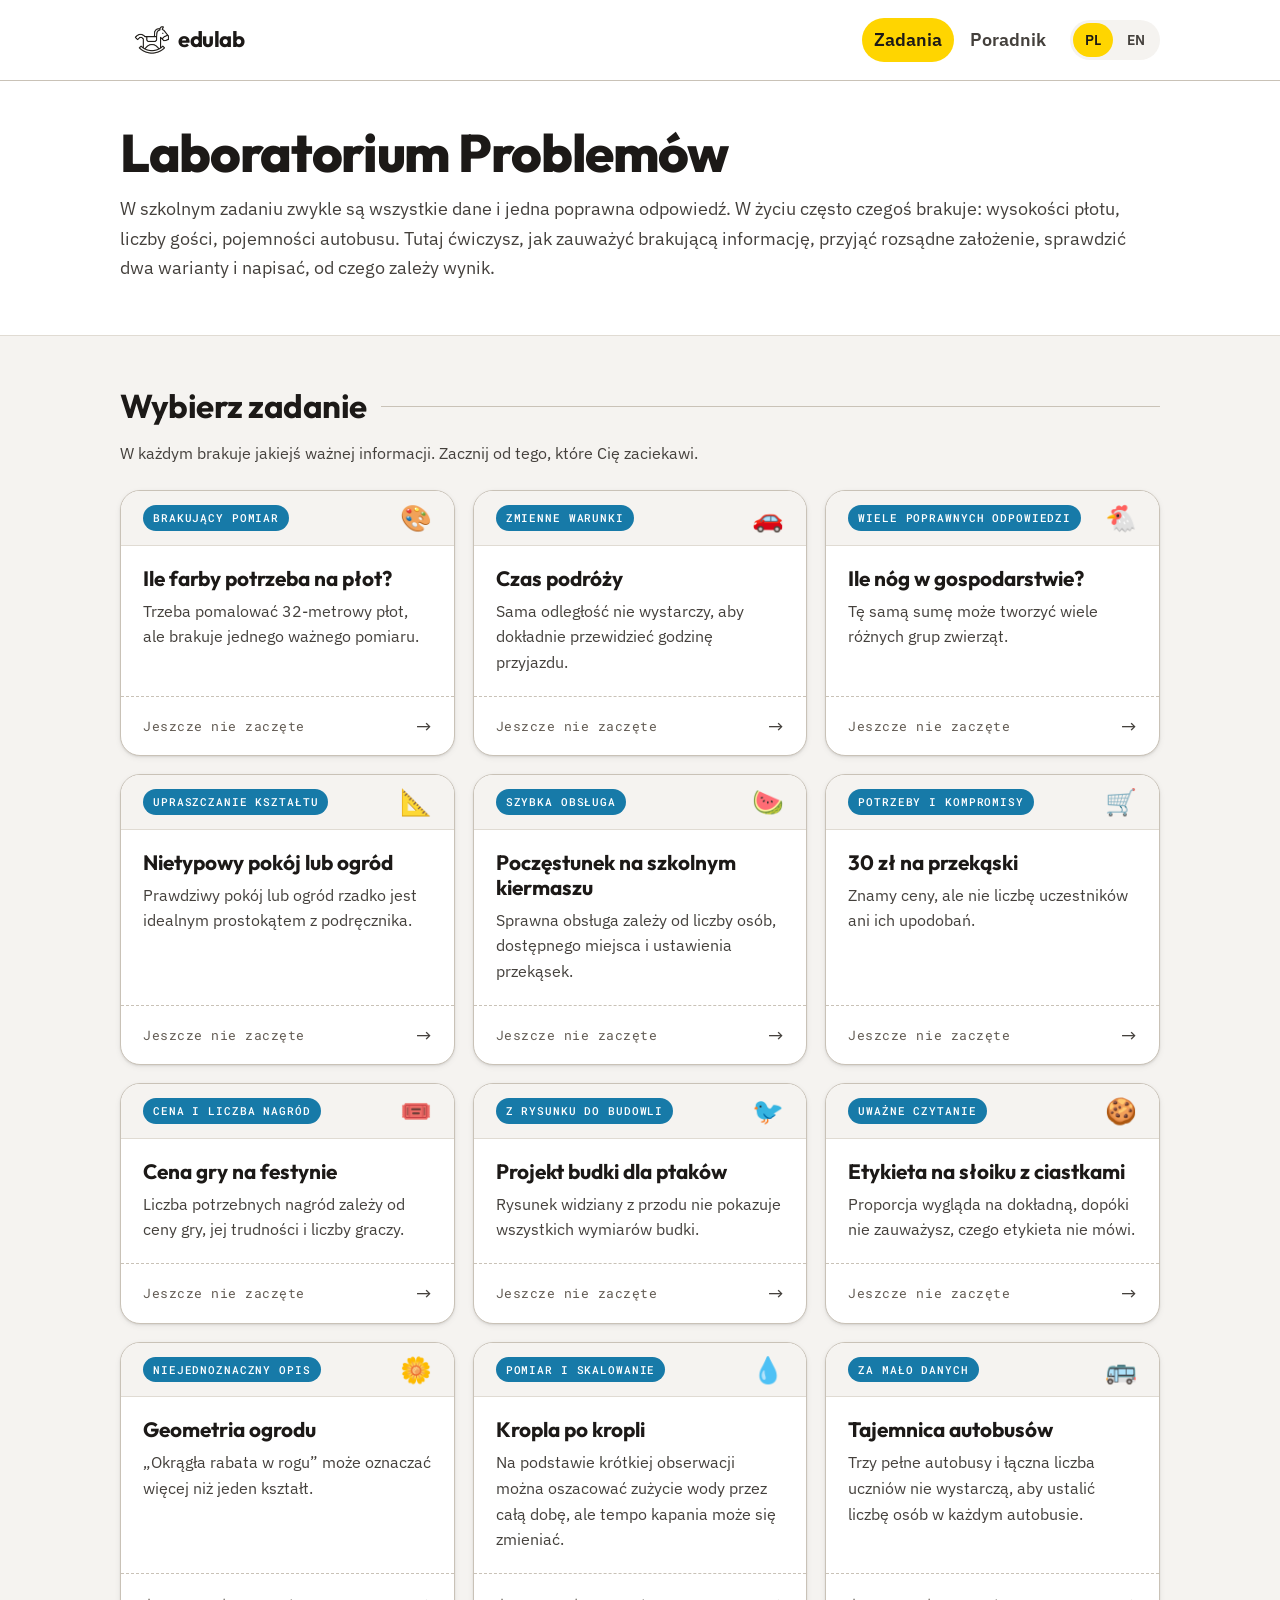
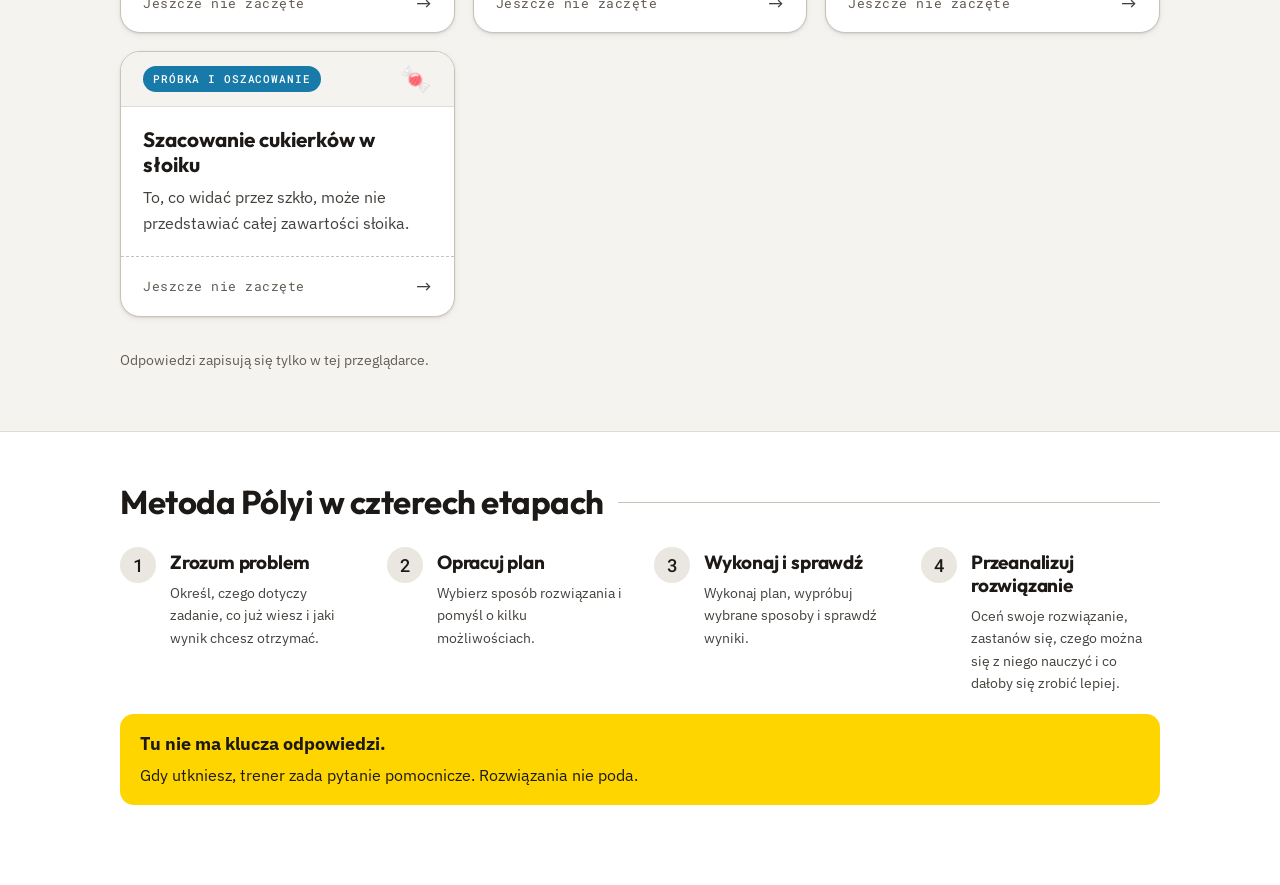
==== commit 17e25d19: "fix: UX audit findings (navigation, completion rule, home order) - UX-001: each problem has a URL (#" ====
--- a/index.html
+++ b/index.html
@@ -25,12 +25,12 @@
 <body class="edu">
   <header class="edu-header">
     <div class="edu-header-inner">
-      <a class="edu-brand" href="#" id="homeLink" aria-label="Strona główna Laboratorium Problemów">
+      <a class="edu-brand" href="./" id="homeLink" aria-label="Strona główna Laboratorium Problemów">
         <img class="edu-logo" src="assets/edulab-mark-ink.png" alt="">
         <span class="edu-wordmark">edulab</span>
       </a>
       <nav class="edu-nav" aria-label="Nawigacja">
-        <a href="#" id="appLink" aria-current="page">Zadania</a>
+        <a href="./" id="appLink" aria-current="page">Zadania</a>
         <a href="guide.html" id="guideLink">Poradnik</a>
       </nav>
       <div class="edu-seg" role="group" aria-label="Wybór języka" id="languageSwitch">
--- a/styles.css
+++ b/styles.css
@@ -1,9 +1,11 @@
 /* edulab look: every value comes from tokens.css (the edulab design system). No raw colours here. */
 
 /* ─── Base ─── */
+:root { --header-space: 100px; }
+
 * { box-sizing: border-box; }
 
-html { scroll-behavior: smooth; }
+html { scroll-behavior: smooth; scroll-padding-top: var(--header-space); }
 
 body.edu { margin: 0; min-width: 320px; font-size: var(--body-lg); line-height: 1.6; }
 
@@ -85,9 +87,17 @@
 .callout--red { background: var(--red-soft); color: var(--red-ink); }
 
 /* ─── Home ─── */
-.method-grid { display: grid; grid-template-columns: repeat(4, minmax(0, 1fr)); gap: 18px; margin: 0; padding: 0; list-style: none; }
-.method-grid h3 { margin: 0 0 var(--sp-2); font-size: var(--h4); font-family: var(--font-display); }
-.method-grid p { margin: 0; font-size: var(--body-sm); }
+.resume { display: flex; flex-wrap: wrap; align-items: center; gap: 14px 18px; margin-top: var(--sp-6); padding: 14px 18px; border-radius: var(--r-md); background: var(--paper-2); }
+.resume-text { flex: 1 1 260px; min-width: 0; }
+.resume .edu-overline { margin: 0; }
+.resume-title { margin: 2px 0 0; font-family: var(--font-display); font-size: 1.2rem; font-weight: 700; line-height: 1.25; }
+
+/* The method is information, not a choice: a flat numbered list, unlike the clickable problem cards. */
+.method-list { display: grid; grid-template-columns: repeat(4, minmax(0, 1fr)); gap: 18px 28px; margin: 0; padding: 0; list-style: none; }
+.method-list li { display: flex; align-items: flex-start; gap: 14px; }
+.method-index { display: inline-flex; flex: none; align-items: center; justify-content: center; width: 36px; height: 36px; border-radius: var(--r-pill); background: var(--paper-3); color: var(--ink); font-family: var(--font-mono); font-weight: 500; }
+.method-list h3 { margin: 4px 0 var(--sp-2); font-size: var(--h4); font-family: var(--font-display); }
+.method-list p { margin: 0; color: var(--ink-2); font-size: var(--body-sm); }
 
 .problem-grid { display: grid; grid-template-columns: repeat(auto-fill, minmax(min(300px, 100%), 1fr)); gap: 18px; }
 .problem-card { padding: 0; color: var(--ink); text-align: left; cursor: pointer; transition: border-color .15s ease, box-shadow .15s ease; }
@@ -116,7 +126,10 @@
 .edu-mono-label { margin: 0; color: var(--ink-2); font-family: var(--font-mono); font-size: var(--caption); letter-spacing: .04em; white-space: nowrap; }
 
 .panel h2 { margin: 0; font-size: var(--h2); }
-.step-purpose { margin: var(--sp-2) 0 var(--sp-5); }
+.step-purpose { margin: var(--sp-2) 0 var(--sp-2); }
+.done-rule { margin: 0 0 var(--sp-5); color: var(--ink-2); font-family: var(--font-mono); font-size: var(--caption); letter-spacing: .02em; }
+.done-rule[data-done="true"] { color: var(--green-600); font-weight: 500; }
+.coach-stale { margin: var(--sp-4) 0 0; padding: var(--sp-3) var(--sp-4); border: 1px dashed var(--line-strong); border-radius: var(--r-md); color: var(--ink-2); }
 .coach-question { margin: var(--sp-1) 0 0; font-size: 1.1rem; font-weight: 600; }
 
 .field { margin: var(--sp-5) 0 0; }
@@ -150,6 +163,9 @@
 .edu-btn:active { transform: scale(.96); }
 
 .panel-actions .text-button { margin-top: 0; }
+.foot-meta { display: flex; flex-wrap: wrap; align-items: center; gap: 6px 18px; }
+.save-status { color: var(--ink-3); }
+.save-status[data-saved="false"] { color: var(--red-600); }
 .action-group { display: flex; gap: 10px; }
 
 .summary-card { margin-top: var(--sp-6); }
@@ -158,6 +174,7 @@
 .trail-item .edu-overline { margin: 0 0 var(--sp-1); }
 .trail-item p { margin: 0; color: var(--ink); white-space: pre-wrap; }
 .trail-item .empty-answer { color: var(--ink-3); font-style: italic; }
+.trail-label { color: var(--ink-2); font-family: var(--font-mono); font-size: var(--caption); letter-spacing: .04em; text-transform: uppercase; }
 
 .footer-note { margin: var(--sp-8) 0 0; color: var(--ink-3); font-size: var(--body-sm); text-align: left; }
 .footer-note + .footer-note { margin-top: var(--sp-2); }
@@ -171,7 +188,6 @@
 .guide-toc a { color: var(--ink-2); text-decoration: none; border-radius: var(--r-xs); }
 .guide-toc a:hover { color: var(--ink); text-decoration: underline; text-underline-offset: 3px; }
 .guide-content { display: grid; gap: 22px; min-width: 0; }
-.guide-section { scroll-margin-top: 100px; }
 .guide-section .card-head h2 { font-size: var(--h3); }
 .guide-section .card-body { padding: 26px 28px 30px; }
 .guide-section h3 { margin: 30px 0 var(--sp-2); font-size: var(--h4); }
@@ -203,6 +219,7 @@
 
 /* ─── Responsive ─── */
 @media (max-width: 768px) {
+  :root { --header-space: 140px; }
   body.edu { font-size: var(--body); }
   .edu-header-inner { flex-wrap: wrap; gap: var(--sp-2); padding: 6px 16px; }
   .edu-logo { width: 48px; height: 48px; }
@@ -214,7 +231,8 @@
   .sec > .wrap { padding: 0 16px; }
   .sec-head { flex-direction: column; align-items: stretch; gap: 12px; }
   .sec-head::after { flex: none; width: 100%; }
-  .method-grid { grid-template-columns: 1fr 1fr; }
+  .method-list { grid-template-columns: 1fr; }
+  .resume .edu-btn { flex: 1 1 100%; }
   .steps { grid-template-columns: 1fr 1fr; border-radius: var(--r-lg); }
   .step-tab { border-radius: var(--r-md); min-height: 52px; }
   .scenario-grid { grid-template-columns: 1fr; }
